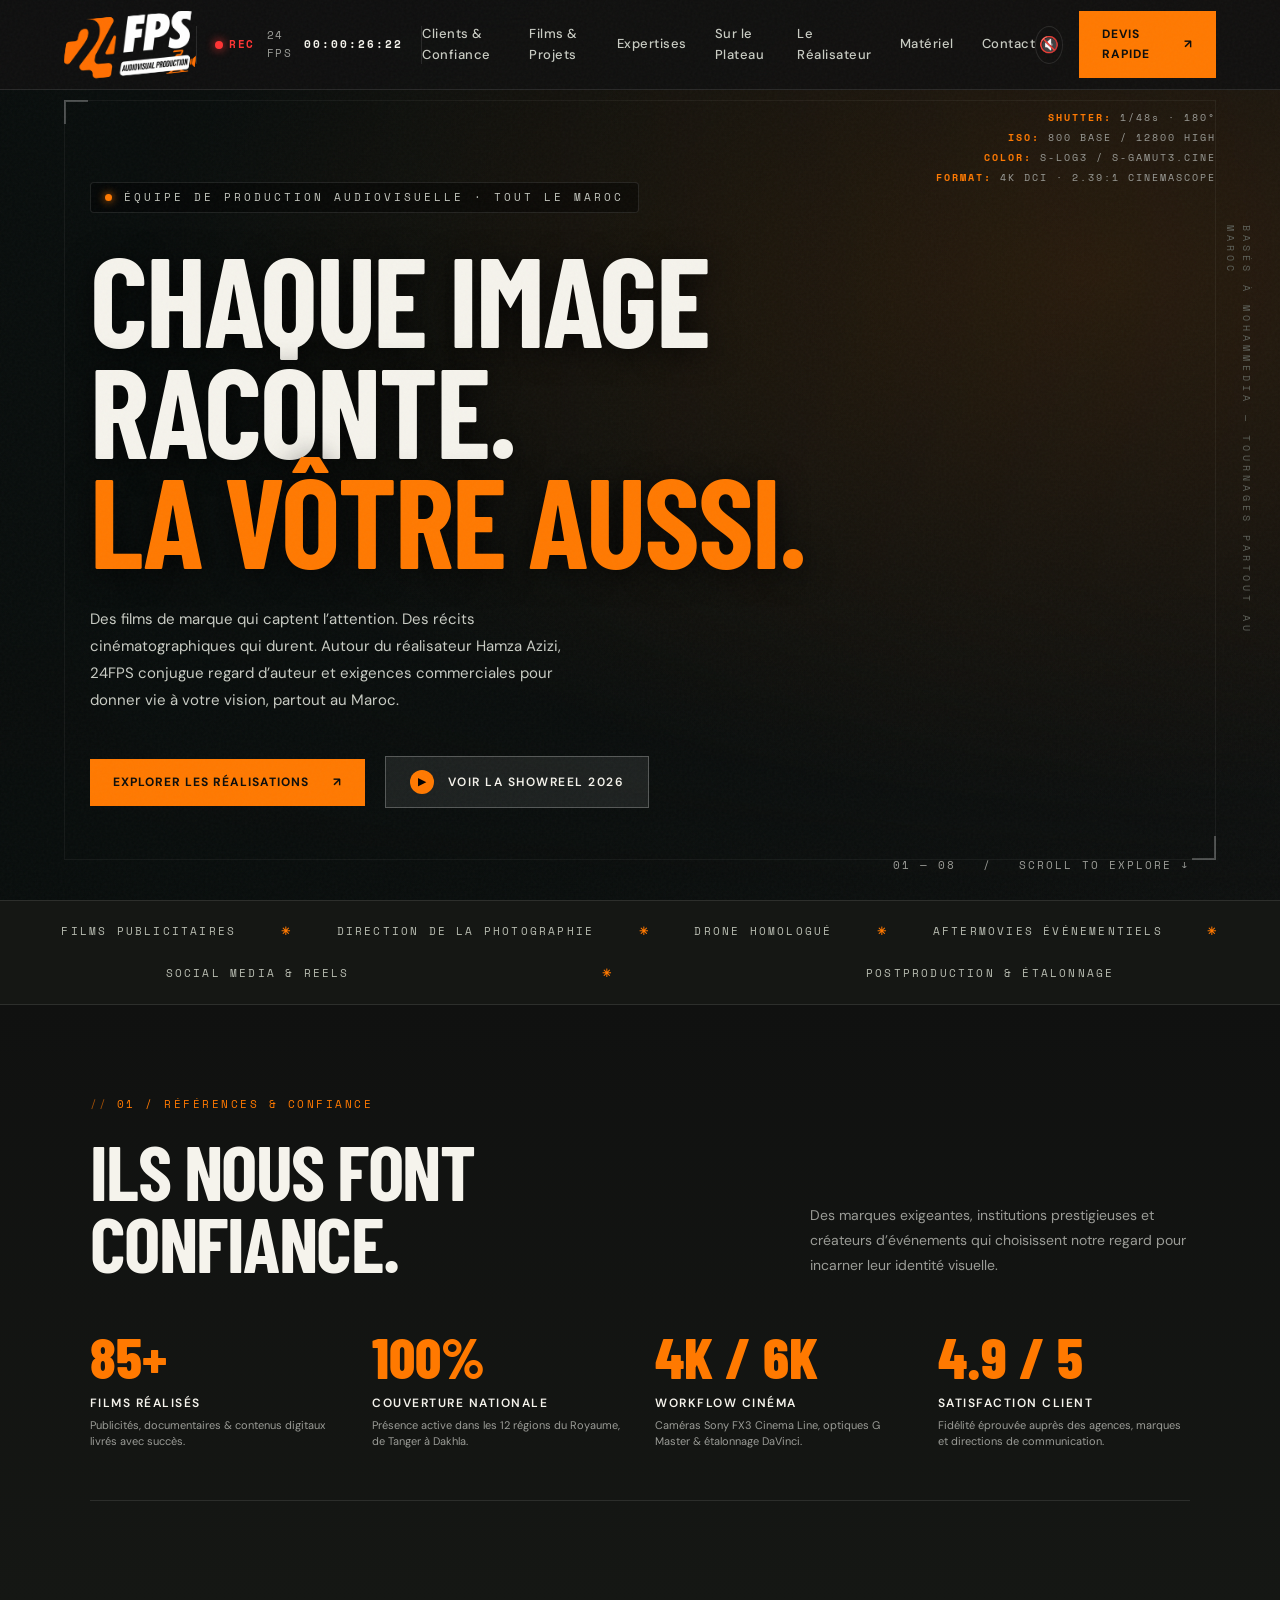
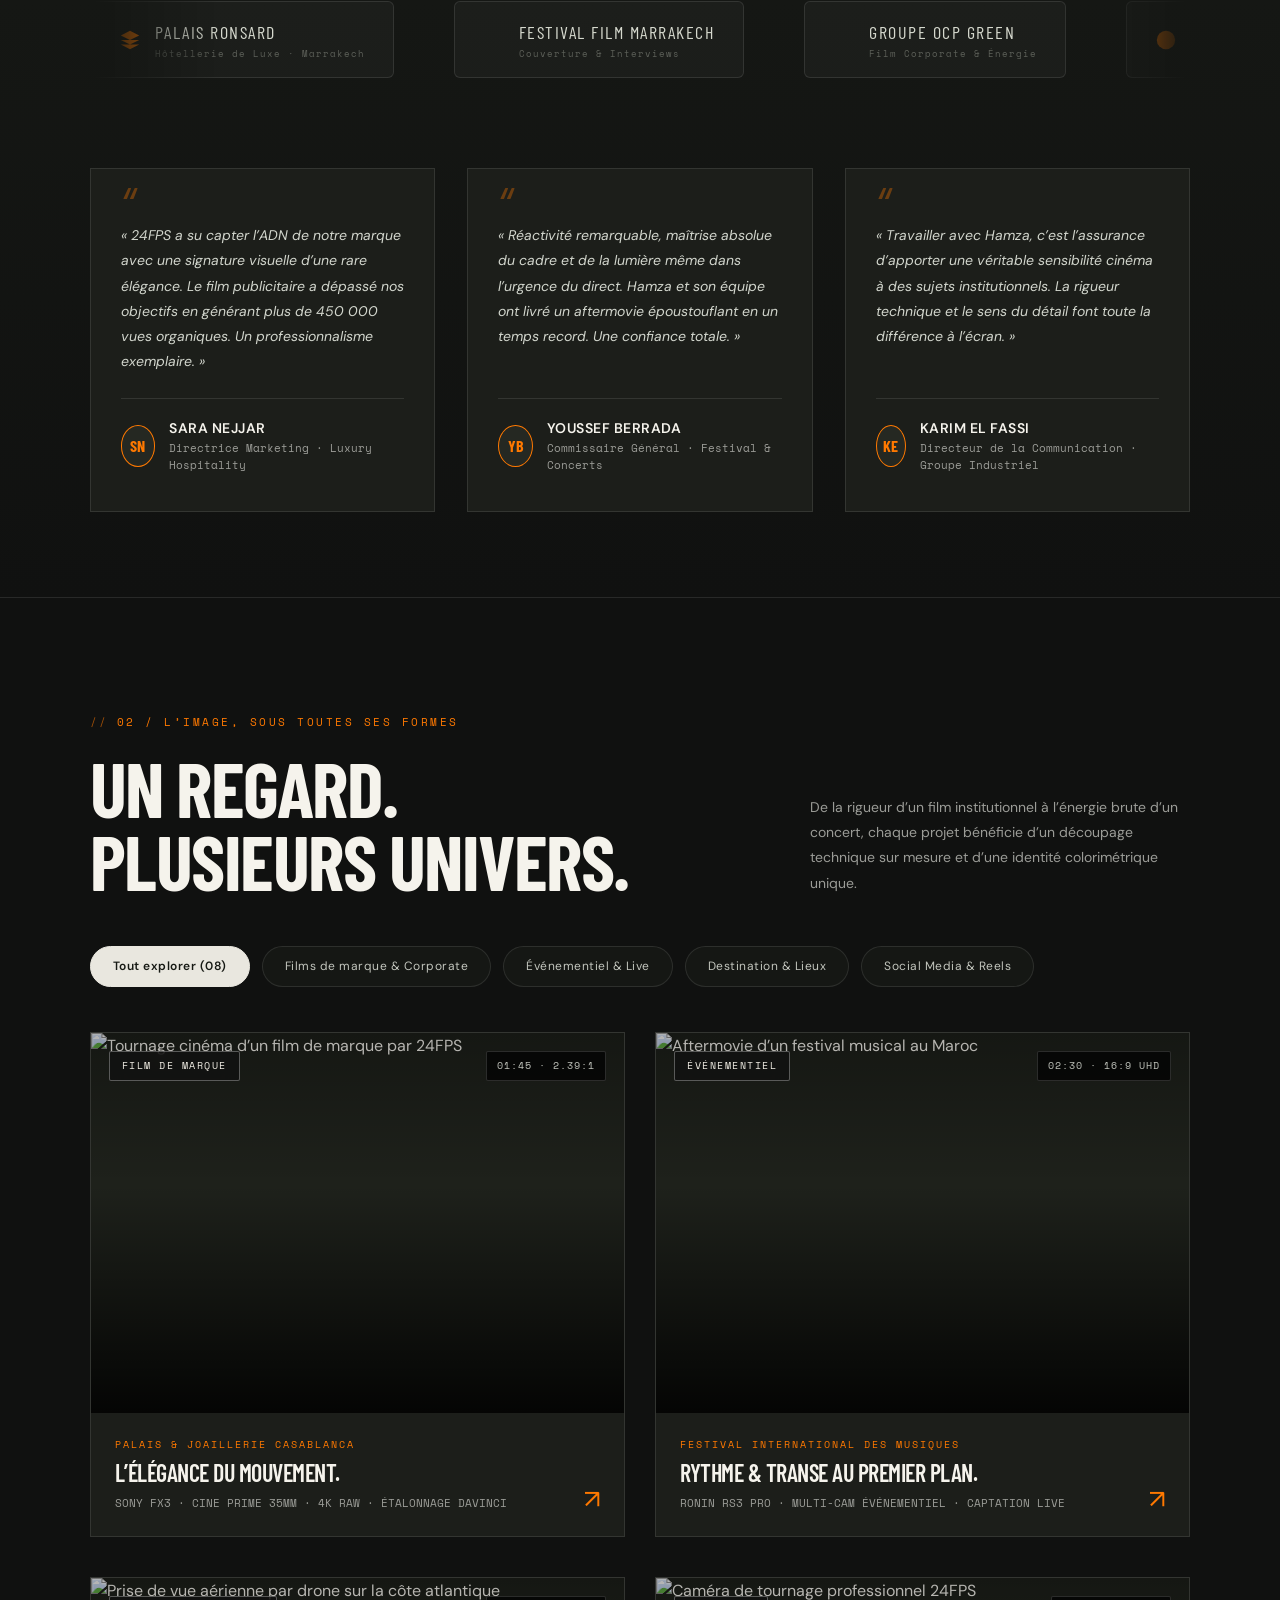
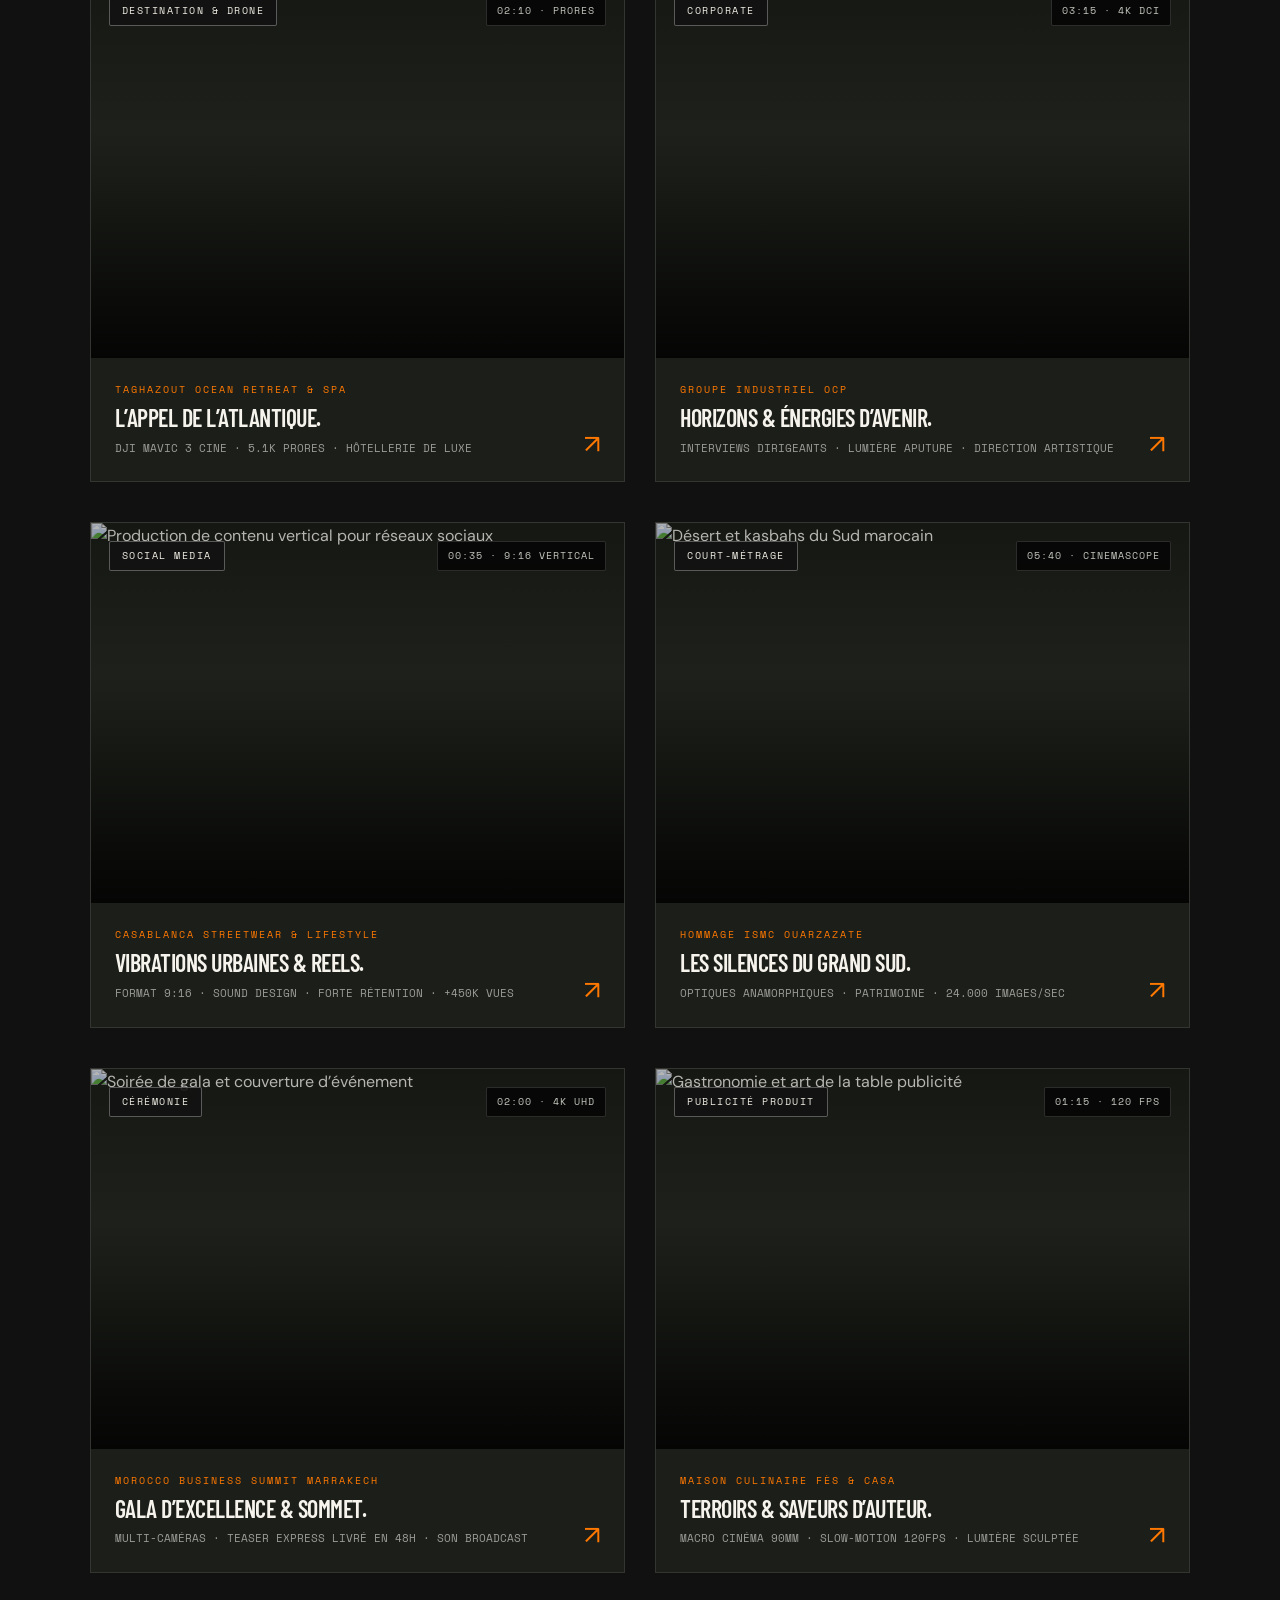
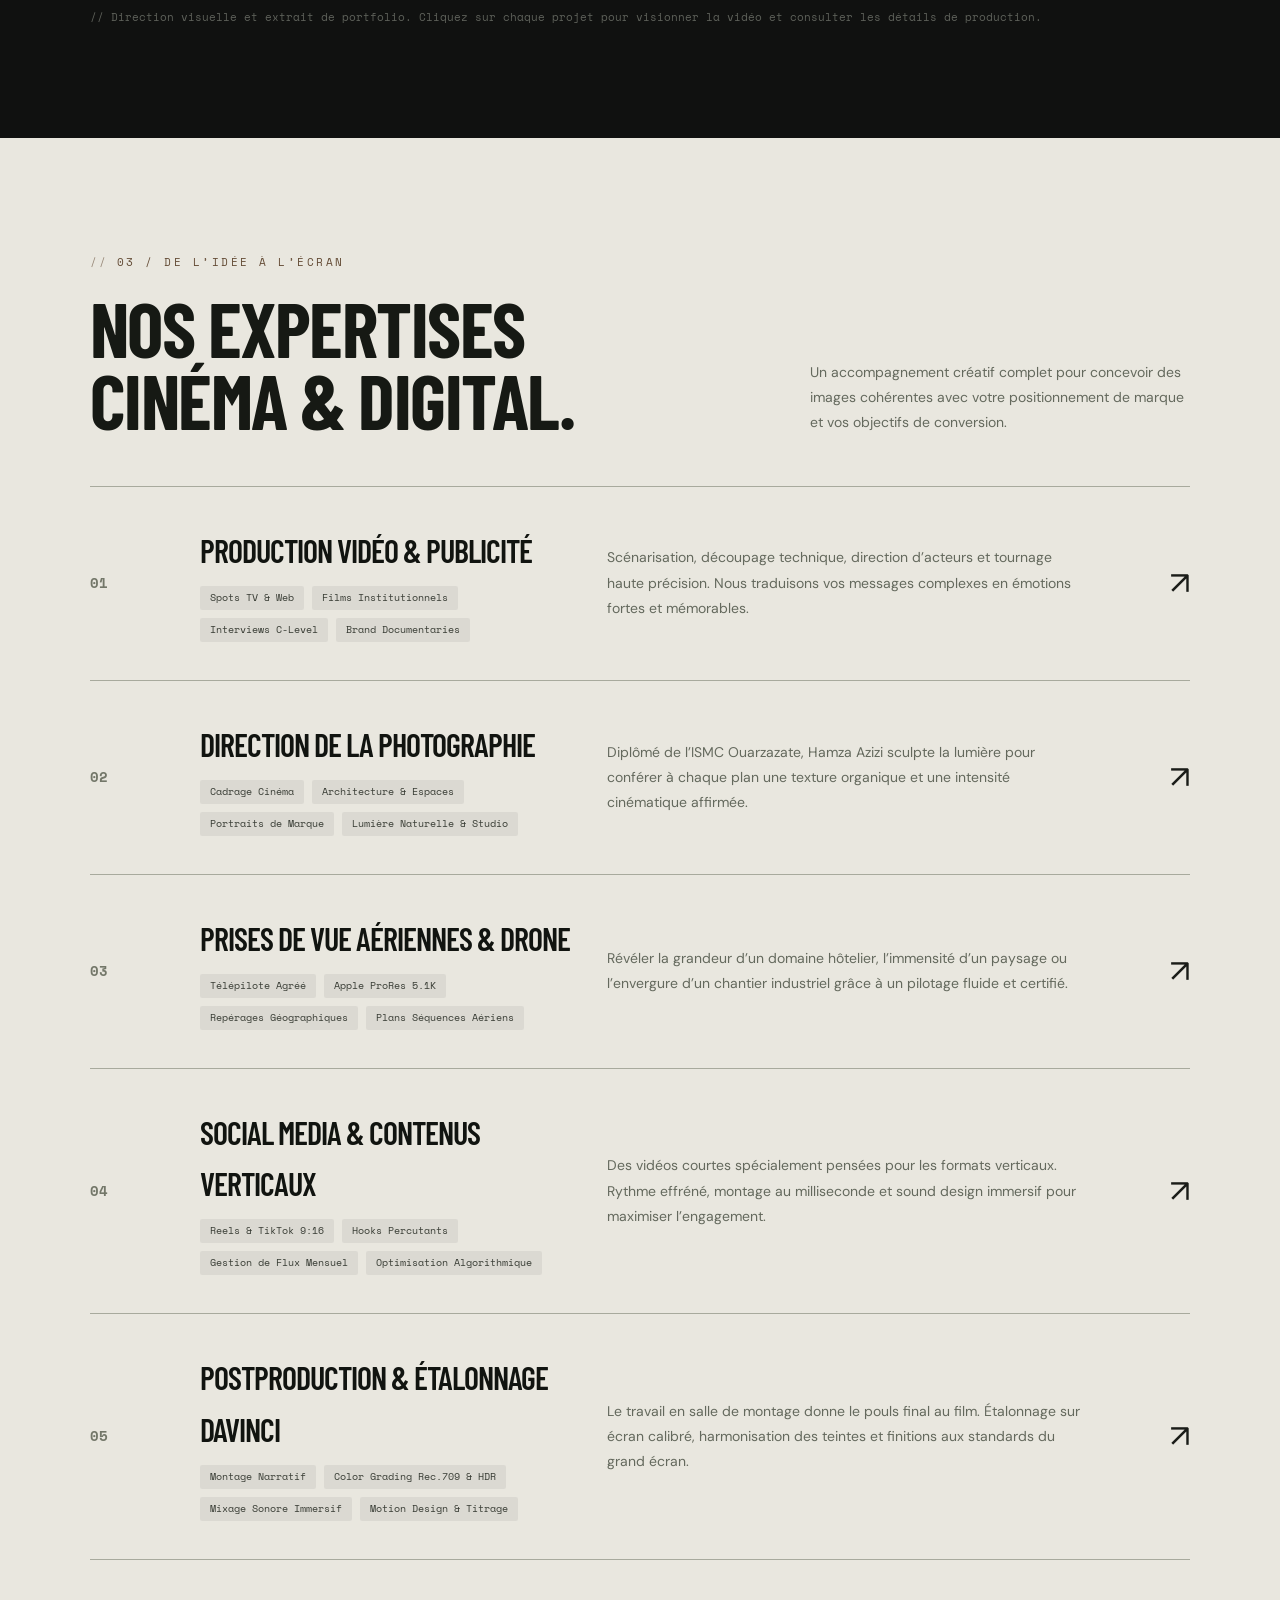
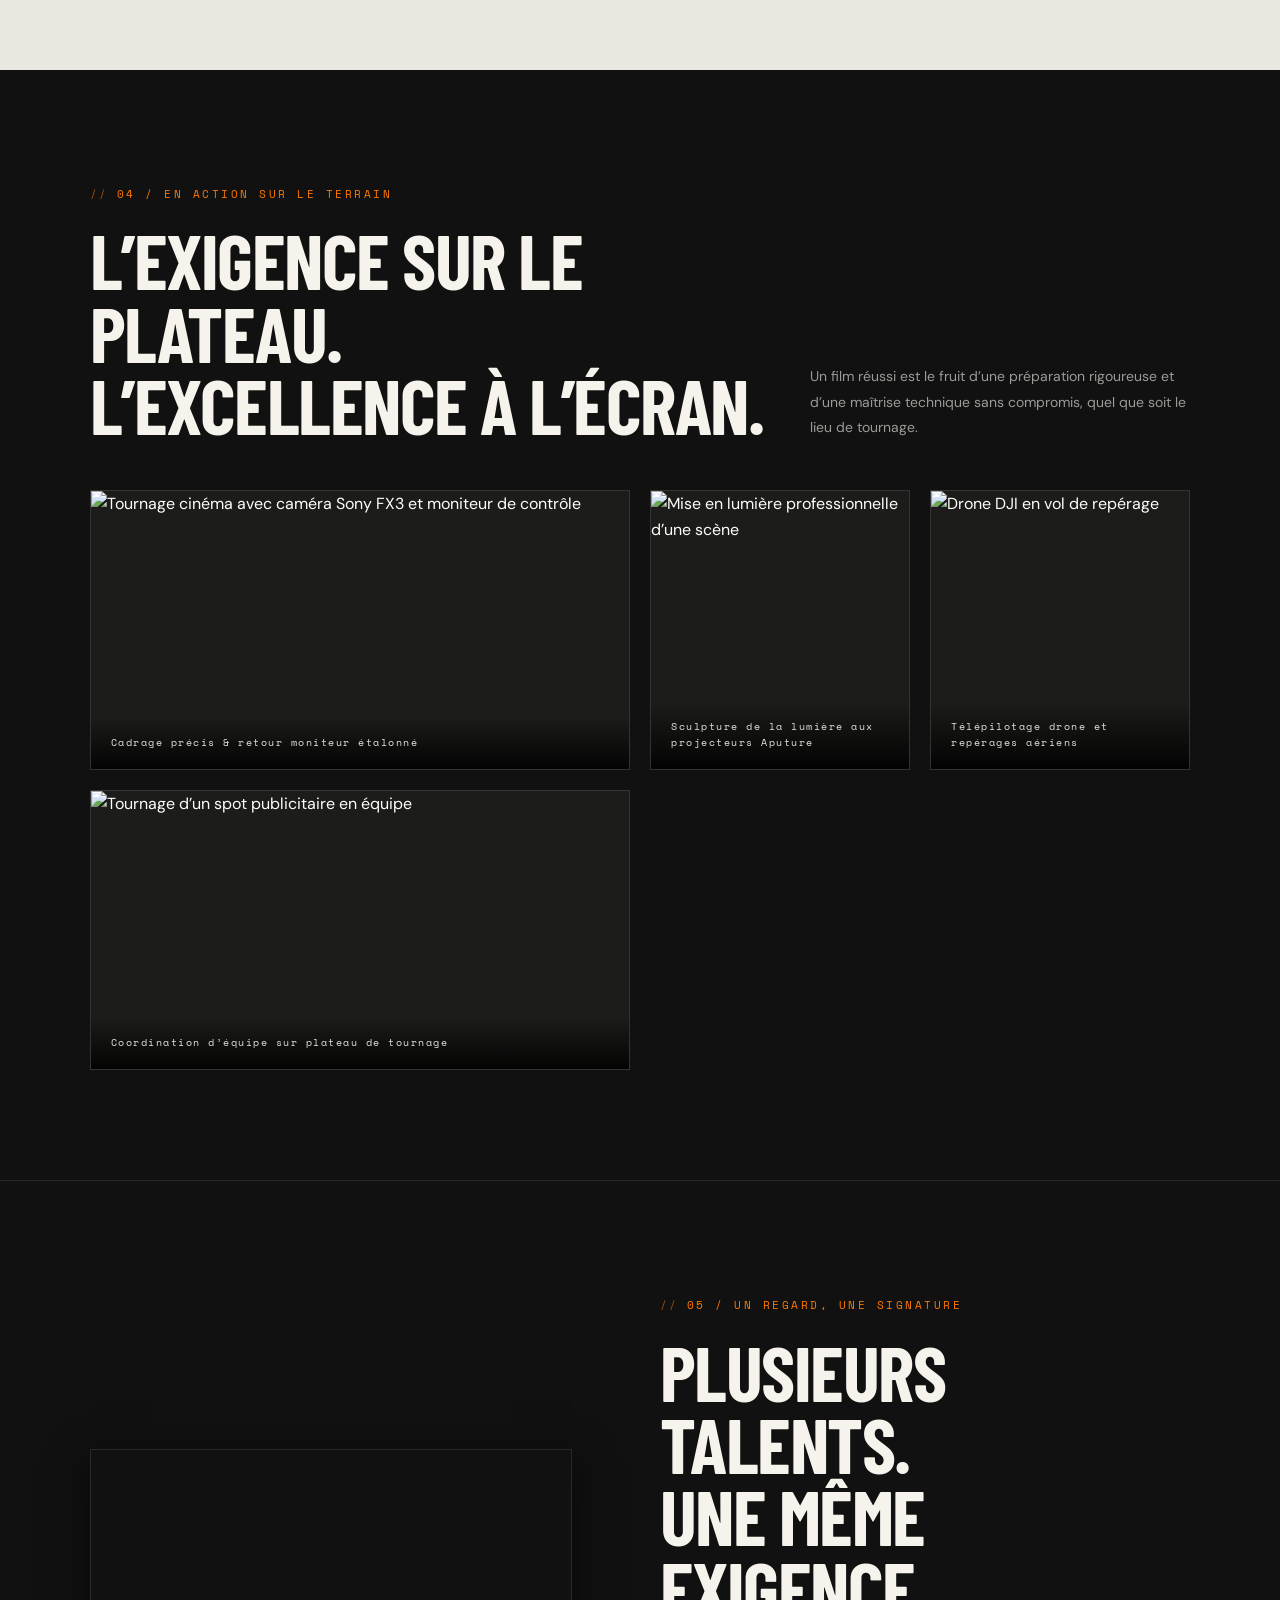
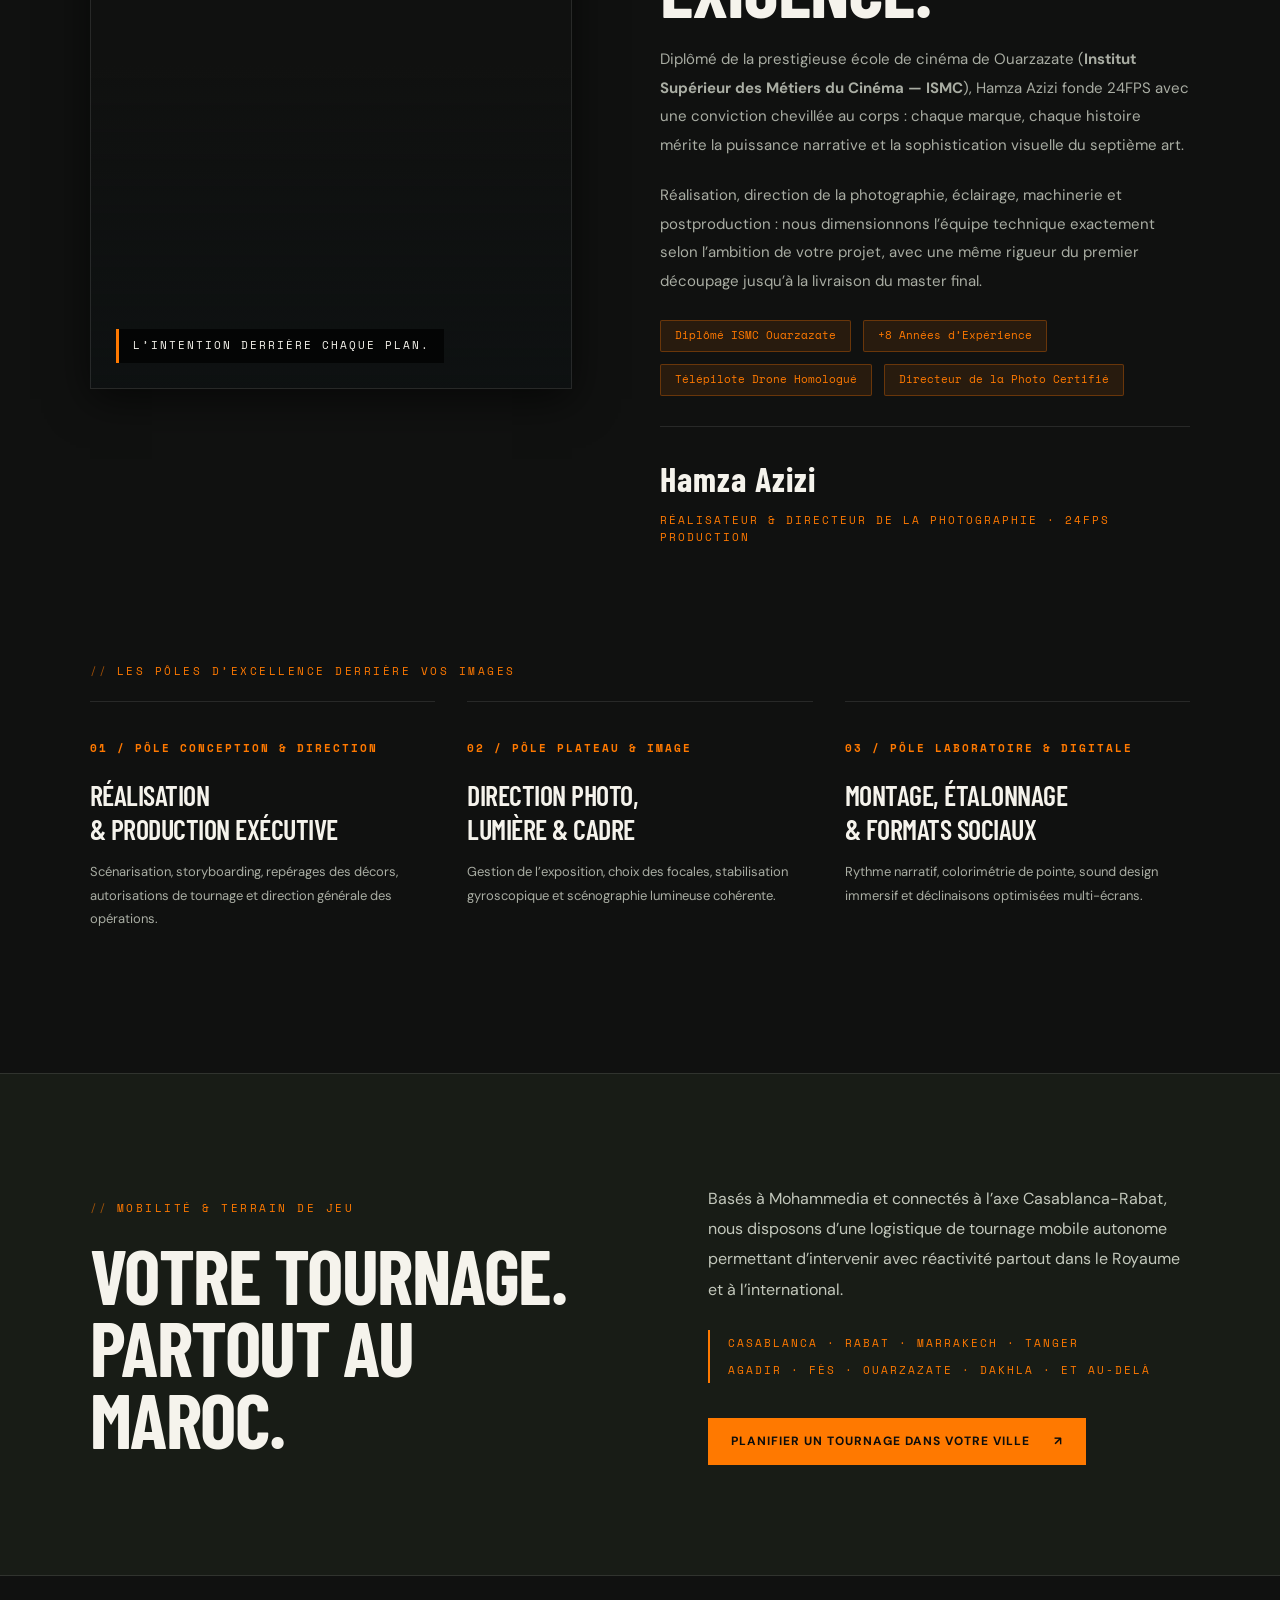
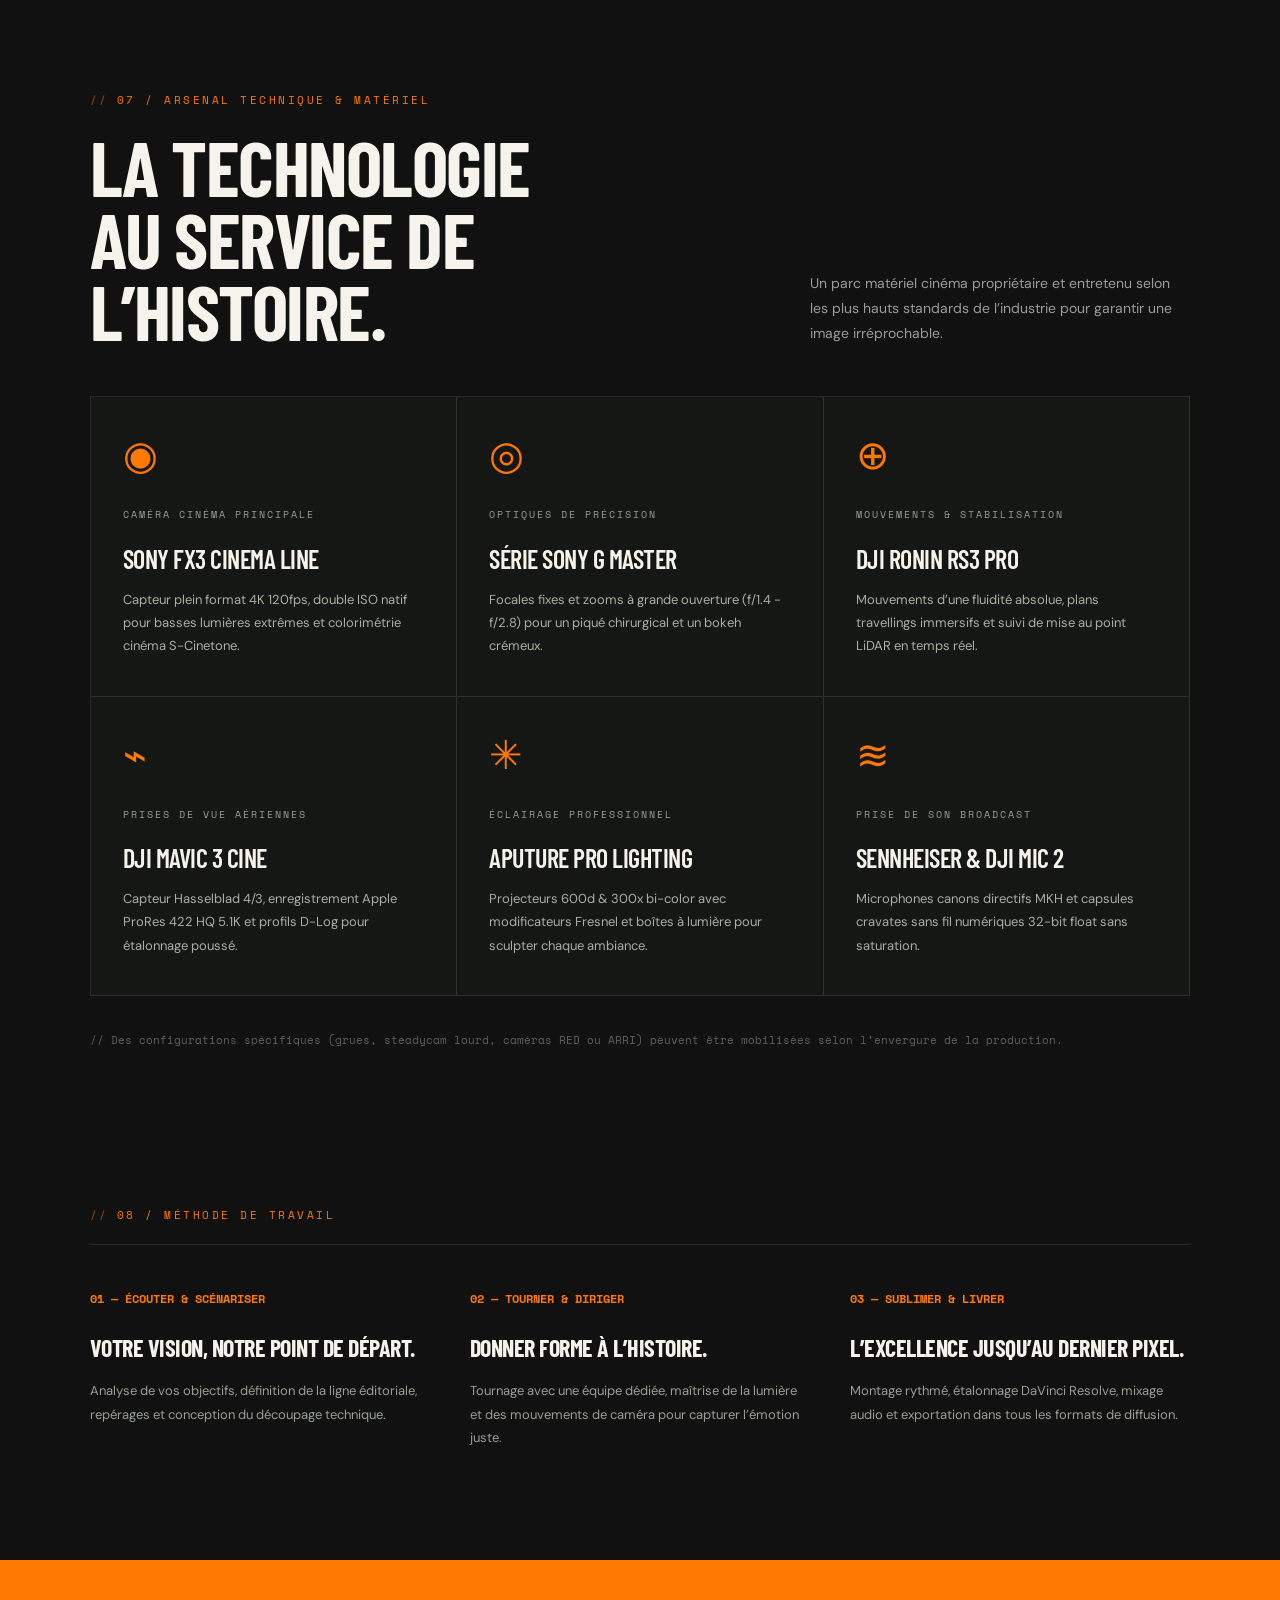
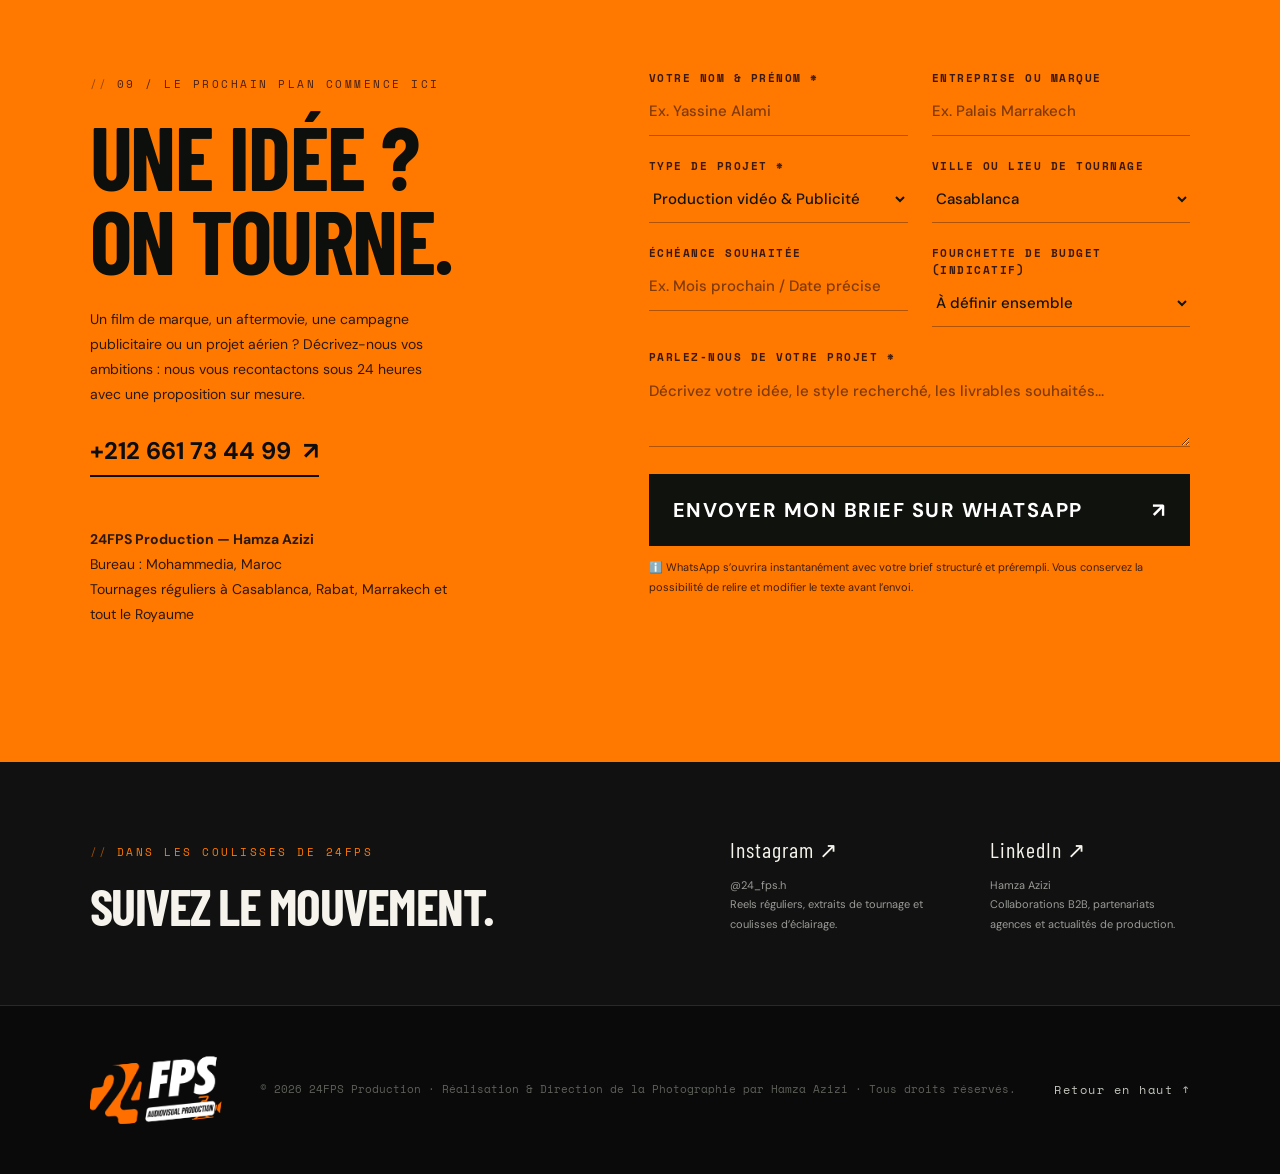
==== index.html @ 8594a4b1 "feat: 24FPS Production website revamp with cinematic UI, client trust showcase, and Antigravity skil" ====
<!doctype html>
<html lang="fr">
<head>
  <meta charset="utf-8">
  <meta name="viewport" content="width=device-width, initial-scale=1">
  
  <!-- SEO & Open Graph Meta Tags -->
  <title>24FPS Production — Hamza Azizi | Réalisateur & Directeur de la Photographie Maroc</title>
  <meta name="description" content="24FPS Production par Hamza Azizi (diplômé ISMC Ouarzazate). Films publicitaires, direction de la photographie, événementiel, drone et social media partout au Maroc.">
  <meta name="keywords" content="24FPS Production, Hamza Azizi, réalisateur Maroc, directeur de la photographie Casablanca, production vidéo Maroc, drone Marrakech, publicité Casablanca, cameraman Mohammedia">
  <meta name="author" content="Hamza Azizi — 24FPS Production">
  <meta name="robots" content="index, follow">
  
  <meta property="og:type" content="website">
  <meta property="og:locale" content="fr_FR">
  <meta property="og:title" content="24FPS Production — Chaque image raconte. La vôtre aussi.">
  <meta property="og:description" content="Films de marque, photographie d’art, drone certifié et contenus social media à fort impact. Équipe basée à Mohammedia, disponible partout au Maroc.">
  <meta property="og:image" content="https://images.unsplash.com/photo-1485846234645-a62644f84728?auto=format&fit=crop&w=1200&q=85">
  <meta name="twitter:card" content="summary_large_image">
  <meta name="twitter:title" content="24FPS Production — Réalisateur & Directeur de la Photographie">
  <meta name="twitter:description" content="Films publicitaires, documentaires et direction de l’image partout au Maroc.">
  <meta name="theme-color" content="#101110">

  <!-- Favicon -->
  <link rel="icon" type="image/png" href="assets/24fps-logo.png">

  <!-- Main Stylesheet -->
  <link rel="stylesheet" href="css/style.css">

  <!-- Schema.org JSON-LD Structured Data -->
  <script type="application/ld+json">
  {
    "@context": "https://schema.org",
    "@type": "ProfessionalService",
    "name": "24FPS Production",
    "founder": {
      "@type": "Person",
      "name": "Hamza Azizi",
      "jobTitle": "Réalisateur & Directeur de la Photographie",
      "alumniOf": "Institut Supérieur des Métiers du Cinéma (ISMC) Ouarzazate"
    },
    "description": "Société de production audiovisuelle, films de marque, drone, événementiel et postproduction cinématographique.",
    "telephone": "+212661734499",
    "address": {
      "@type": "PostalAddress",
      "addressLocality": "Mohammedia",
      "addressCountry": "MA"
    },
    "areaServed": "Morocco",
    "priceRange": "$$",
    "sameAs": [
      "https://www.instagram.com/24_fps.h/"
    ]
  }
  </script>
</head>
<body>

  <!-- ======================================================================
       HEADER / NAVIGATION
       ====================================================================== -->
  <header id="top">
    <!-- Brand Logo Sprite (Original Design Framing Maintained) -->
    <a class="brand-logo" href="#top" aria-label="24FPS Production — Accueil">
      <img src="assets/24fps-logo.png" alt="24FPS Audiovisual Production Logo">
    </a>

    <!-- Live Timecode Camera HUD -->
    <div class="nav-hud" aria-label="Indicateur Caméra">
      <div class="rec-badge"><span class="rec-dot"></span> REC</div>
      <span>24 FPS</span>
      <span id="live-timecode">00:00:24:00</span>
    </div>

    <!-- Navigation Menu -->
    <nav id="nav" aria-label="Navigation principale">
      <a href="#confiance">Clients & Confiance</a>
      <a href="#univers">Films & Projets</a>
      <a href="#services">Expertises</a>
      <a href="#plateau">Sur le Plateau</a>
      <a href="#studio">Le Réalisateur</a>
      <a href="#materiel">Matériel</a>
      <a href="#contact">Contact</a>
    </nav>

    <!-- Header Actions -->
    <div class="nav-right">
      <button class="sound-toggle" id="sound-toggle" type="button" aria-pressed="false" title="Activer les retours sonores">
        🔇
      </button>
      <a class="cta orange" href="#contact">
        Devis rapide <span class="arrow">↗</span>
      </a>
      <button class="menu" aria-expanded="false" aria-controls="nav">
        Menu +
      </button>
    </div>
  </header>

  <main>
    <!-- ======================================================================
         HERO SECTION
         ====================================================================== -->
    <div class="hero">
      <div class="hero-backdrop" aria-hidden="true"></div>
      
      <!-- Viewfinder Framing Lines -->
      <div class="viewfinder-marks" aria-hidden="true"></div>

      <!-- Camera Settings Overlay -->
      <div class="camera-metadata" aria-hidden="true">
        <span><b>SHUTTER:</b> 1/48s · 180°</span>
        <span><b>ISO:</b> 800 BASE / 12800 HIGH</span>
        <span><b>COLOR:</b> S-LOG3 / S-GAMUT3.CINE</span>
        <span><b>FORMAT:</b> 4K DCI · 2.39:1 CINEMASCOPE</span>
      </div>

      <div class="hero-inner">
        <div class="eyebrow">
          <span class="dot"></span> Équipe de production audiovisuelle · Tout le Maroc
        </div>

        <h1>CHAQUE IMAGE<br>RACONTE.<br><em>LA VÔTRE AUSSI.</em></h1>

        <p>
          Des films de marque qui captent l’attention. Des récits cinématographiques qui durent. 
          Autour du réalisateur Hamza Azizi, 24FPS conjugue regard d’auteur et exigences commerciales pour donner vie à votre vision, partout au Maroc.
        </p>

        <div class="hero-bottom">
          <a class="cta orange" href="#univers">
            Explorer les réalisations <span class="arrow">↗</span>
          </a>
          <button class="play-showreel-btn" id="btn-showreel" type="button">
            <span class="play-icon-circle">▶</span>
            Voir la Showreel 2026
          </button>
        </div>
      </div>

      <div class="vertical-badge" aria-hidden="true">
        BASÉS À MOHAMMEDIA — TOURNAGES PARTOUT AU MAROC
      </div>

      <div class="hero-index" aria-hidden="true">
        01 — 08 &nbsp; / &nbsp; SCROLL TO EXPLORE ↓
      </div>
    </div>

    <!-- Ticker Strip -->
    <div class="ticker" aria-label="Prestations phares">
      <span>FILMS PUBLICITAIRES</span>
      <b>✳</b>
      <span>DIRECTION DE LA PHOTOGRAPHIE</span>
      <b>✳</b>
      <span>DRONE HOMOLOGUÉ</span>
      <b>✳</b>
      <span>AFTERMOVIES ÉVÉNEMENTIELS</span>
      <b>✳</b>
      <span>SOCIAL MEDIA & REELS</span>
      <b>✳</b>
      <span>POSTPRODUCTION & ÉTALONNAGE</span>
    </div>

    <!-- ======================================================================
         SECTION 01: TRUST, CLIENTS & SOCIAL PROOF
         (Objectif clé du client : afficher ses clients pour rassurer)
         ====================================================================== -->
    <section class="trust-section" id="confiance">
      <div class="section-wrapper">
        <div class="section-top">
          <div>
            <div class="label">01 / Références & Confiance</div>
            <h2>ILS NOUS FONT<br>CONFIANCE.</h2>
          </div>
          <p class="muted">
            Des marques exigeantes, institutions prestigieuses et créateurs d’événements qui choisissent notre regard pour incarner leur identité visuelle.
          </p>
        </div>

        <!-- Trust Statistics -->
        <div class="trust-stats">
          <div class="stat-item">
            <div class="stat-number">85+</div>
            <div class="stat-label">Films Réalisés</div>
            <div class="stat-desc">Publicités, documentaires & contenus digitaux livrés avec succès.</div>
          </div>
          <div class="stat-item">
            <div class="stat-number">100%</div>
            <div class="stat-label">Couverture Nationale</div>
            <div class="stat-desc">Présence active dans les 12 régions du Royaume, de Tanger à Dakhla.</div>
          </div>
          <div class="stat-item">
            <div class="stat-number">4K / 6K</div>
            <div class="stat-label">Workflow Cinéma</div>
            <div class="stat-desc">Caméras Sony FX3 Cinema Line, optiques G Master & étalonnage DaVinci.</div>
          </div>
          <div class="stat-item">
            <div class="stat-number">4.9 / 5</div>
            <div class="stat-label">Satisfaction Client</div>
            <div class="stat-desc">Fidélité éprouvée auprès des agences, marques et directions de communication.</div>
          </div>
        </div>

        <!-- Client Logo Marquee (Auto-scrolling with pause on hover) -->
        <div class="trust-marquee-wrapper" aria-label="Liste des partenaires et clients">
          <div class="trust-marquee">
            <!-- Set 1 -->
            <div class="client-badge">
              <svg viewBox="0 0 24 24"><path d="M12 2L2 7l10 5 10-5-10-5zM2 17l10 5 10-5M2 12l10 5 10-5"/></svg>
              <div><span>Palais Ronsard</span><small>Hôtellerie de Luxe · Marrakech</small></div>
            </div>
            <div class="client-badge">
              <svg viewBox="0 0 24 24"><path d="M4 6h16M4 12h16M4 18h16"/></svg>
              <div><span>Festival Film Marrakech</span><small>Couverture & Interviews</small></div>
            </div>
            <div class="client-badge">
              <svg viewBox="0 0 24 24"><path d="M12 3v18M3 12h18"/></svg>
              <div><span>Groupe OCP Green</span><small>Film Corporate & Énergie</small></div>
            </div>
            <div class="client-badge">
              <svg viewBox="0 0 24 24"><circle cx="12" cy="12" r="10"/></svg>
              <div><span>BMCE Capital</span><small>Communication Institutionnelle</small></div>
            </div>
            <div class="client-badge">
              <svg viewBox="0 0 24 24"><path d="M12 2l3.09 6.26L22 9.27l-5 4.87 1.18 6.88L12 17.77l-6.18 3.25L7 14.14 2 9.27l6.91-1.01L12 2z"/></svg>
              <div><span>Taghazout Bay Resort</span><small>Tourisme & Prises de Vue Drone</small></div>
            </div>
            <div class="client-badge">
              <svg viewBox="0 0 24 24"><path d="M21 16V8a2 2 0 0 0-1-1.73l-7-4a2 2 0 0 0-2 0l-7 4A2 2 0 0 0 3 8v8a2 2 0 0 0 1 1.73l7 4a2 2 0 0 0 2 0l7-4A2 2 0 0 0 21 16z"/></svg>
              <div><span>Casablanca Heritage</span><small>Mode & Campagne Brand</small></div>
            </div>
            <div class="client-badge">
              <svg viewBox="0 0 24 24"><polygon points="5 3 19 12 5 21 5 3"/></svg>
              <div><span>Oasis Music Fest</span><small>Aftermovie & Live Recording</small></div>
            </div>

            <!-- Set 2 (Duplicate for smooth infinite marquee) -->
            <div class="client-badge">
              <svg viewBox="0 0 24 24"><path d="M12 2L2 7l10 5 10-5-10-5zM2 17l10 5 10-5M2 12l10 5 10-5"/></svg>
              <div><span>Palais Ronsard</span><small>Hôtellerie de Luxe · Marrakech</small></div>
            </div>
            <div class="client-badge">
              <svg viewBox="0 0 24 24"><path d="M4 6h16M4 12h16M4 18h16"/></svg>
              <div><span>Festival Film Marrakech</span><small>Couverture & Interviews</small></div>
            </div>
            <div class="client-badge">
              <svg viewBox="0 0 24 24"><path d="M12 3v18M3 12h18"/></svg>
              <div><span>Groupe OCP Green</span><small>Film Corporate & Énergie</small></div>
            </div>
            <div class="client-badge">
              <svg viewBox="0 0 24 24"><circle cx="12" cy="12" r="10"/></svg>
              <div><span>BMCE Capital</span><small>Communication Institutionnelle</small></div>
            </div>
            <div class="client-badge">
              <svg viewBox="0 0 24 24"><path d="M12 2l3.09 6.26L22 9.27l-5 4.87 1.18 6.88L12 17.77l-6.18 3.25L7 14.14 2 9.27l6.91-1.01L12 2z"/></svg>
              <div><span>Taghazout Bay Resort</span><small>Tourisme & Prises de Vue Drone</small></div>
            </div>
            <div class="client-badge">
              <svg viewBox="0 0 24 24"><path d="M21 16V8a2 2 0 0 0-1-1.73l-7-4a2 2 0 0 0-2 0l-7 4A2 2 0 0 0 3 8v8a2 2 0 0 0 1 1.73l7 4a2 2 0 0 0 2 0l7-4A2 2 0 0 0 21 16z"/></svg>
              <div><span>Casablanca Heritage</span><small>Mode & Campagne Brand</small></div>
            </div>
            <div class="client-badge">
              <svg viewBox="0 0 24 24"><polygon points="5 3 19 12 5 21 5 3"/></svg>
              <div><span>Oasis Music Fest</span><small>Aftermovie & Live Recording</small></div>
            </div>
          </div>
        </div>

        <!-- Verified Testimonials -->
        <div class="testimonials-grid">
          <article class="testimonial-card">
            <p class="testimonial-quote">
              « 24FPS a su capter l’ADN de notre marque avec une signature visuelle d’une rare élégance. Le film publicitaire a dépassé nos objectifs en générant plus de 450 000 vues organiques. Un professionnalisme exemplaire. »
            </p>
            <div class="testimonial-author">
              <div class="testimonial-avatar">SN</div>
              <div class="testimonial-meta">
                <h4>Sara Nejjar</h4>
                <p>Directrice Marketing · Luxury Hospitality</p>
              </div>
            </div>
          </article>

          <article class="testimonial-card">
            <p class="testimonial-quote">
              « Réactivité remarquable, maîtrise absolue du cadre et de la lumière même dans l’urgence du direct. Hamza et son équipe ont livré un aftermovie époustouflant en un temps record. Une confiance totale. »
            </p>
            <div class="testimonial-author">
              <div class="testimonial-avatar">YB</div>
              <div class="testimonial-meta">
                <h4>Youssef Berrada</h4>
                <p>Commissaire Général · Festival & Concerts</p>
              </div>
            </div>
          </article>

          <article class="testimonial-card">
            <p class="testimonial-quote">
              « Travailler avec Hamza, c’est l’assurance d’apporter une véritable sensibilité cinéma à des sujets institutionnels. La rigueur technique et le sens du détail font toute la différence à l’écran. »
            </p>
            <div class="testimonial-author">
              <div class="testimonial-avatar">KE</div>
              <div class="testimonial-meta">
                <h4>Karim El Fassi</h4>
                <p>Directeur de la Communication · Groupe Industriel</p>
              </div>
            </div>
          </article>
        </div>
      </div>
    </section>

    <!-- ======================================================================
         SECTION 02: WORK SHOWCASE / FILMOGRAPHY
         ====================================================================== -->
    <section id="univers">
      <div class="section-wrapper">
        <div class="section-top">
          <div>
            <div class="label">02 / L’image, sous toutes ses formes</div>
            <h2>UN REGARD.<br>PLUSIEURS UNIVERS.</h2>
          </div>
          <p class="muted">
            De la rigueur d’un film institutionnel à l’énergie brute d’un concert, chaque projet bénéficie d’un découpage technique sur mesure et d’une identité colorimétrique unique.
          </p>
        </div>

        <!-- Filter Controls -->
        <div class="filters" role="group" aria-label="Filtrer les univers">
          <button class="active" data-filter="all" aria-pressed="true">Tout explorer (08)</button>
          <button data-filter="brand" aria-pressed="false">Films de marque & Corporate</button>
          <button data-filter="event" aria-pressed="false">Événementiel & Live</button>
          <button data-filter="life" aria-pressed="false">Destination & Lieux</button>
          <button data-filter="social" aria-pressed="false">Social Media & Reels</button>
        </div>

        <!-- Projects Grid -->
        <div class="projects">
          <!-- Project 1 -->
          <article class="project" data-type="brand" data-id="brand-1">
            <div class="picture">
              <img src="https://images.unsplash.com/photo-1485846234645-a62644f84728?auto=format&fit=crop&w=1200&q=85" alt="Tournage cinéma d’un film de marque par 24FPS" loading="lazy">
              <div class="picture-badges">
                <span class="tag">FILM DE MARQUE</span>
                <span class="duration-tag">01:45 · 2.39:1</span>
              </div>
              <div class="play-hover-overlay">
                <span class="play-action-btn">▶</span>
              </div>
            </div>
            <div class="project-info">
              <div>
                <div class="project-client-name">Palais & Joaillerie Casablanca</div>
                <h3>L’Élégance du Mouvement.</h3>
                <p class="project-meta-specs">SONY FX3 · CINE PRIME 35MM · 4K RAW · ÉTALONNAGE DAVINCI</p>
              </div>
              <span class="project-arrow">↗</span>
            </div>
          </article>

          <!-- Project 2 -->
          <article class="project" data-type="event" data-id="event-1">
            <div class="picture">
              <img src="https://images.unsplash.com/photo-1506157786151-b8491531f063?auto=format&fit=crop&w=1200&q=85" alt="Aftermovie d’un festival musical au Maroc" loading="lazy">
              <div class="picture-badges">
                <span class="tag">ÉVÉNEMENTIEL</span>
                <span class="duration-tag">02:30 · 16:9 UHD</span>
              </div>
              <div class="play-hover-overlay">
                <span class="play-action-btn">▶</span>
              </div>
            </div>
            <div class="project-info">
              <div>
                <div class="project-client-name">Festival International des Musiques</div>
                <h3>Rythme & Transe au Premier Plan.</h3>
                <p class="project-meta-specs">RONIN RS3 PRO · MULTI-CAM ÉVÉNEMENTIEL · CAPTATION LIVE</p>
              </div>
              <span class="project-arrow">↗</span>
            </div>
          </article>

          <!-- Project 3 -->
          <article class="project" data-type="life" data-id="life-1">
            <div class="picture">
              <img src="https://images.unsplash.com/photo-1518837695005-2083093ee35b?auto=format&fit=crop&w=1200&q=85" alt="Prise de vue aérienne par drone sur la côte atlantique" loading="lazy">
              <div class="picture-badges">
                <span class="tag">DESTINATION & DRONE</span>
                <span class="duration-tag">02:10 · PRORES</span>
              </div>
              <div class="play-hover-overlay">
                <span class="play-action-btn">▶</span>
              </div>
            </div>
            <div class="project-info">
              <div>
                <div class="project-client-name">Taghazout Ocean Retreat & Spa</div>
                <h3>L’Appel de l’Atlantique.</h3>
                <p class="project-meta-specs">DJI MAVIC 3 CINE · 5.1K PRORES · HÔTELLERIE DE LUXE</p>
              </div>
              <span class="project-arrow">↗</span>
            </div>
          </article>

          <!-- Project 4 -->
          <article class="project" data-type="brand" data-id="brand-2">
            <div class="picture">
              <img src="https://images.unsplash.com/photo-1492619375914-88005aa9e8fb?auto=format&fit=crop&w=1200&q=85" alt="Caméra de tournage professionnel 24FPS" loading="lazy">
              <div class="picture-badges">
                <span class="tag">CORPORATE</span>
                <span class="duration-tag">03:15 · 4K DCI</span>
              </div>
              <div class="play-hover-overlay">
                <span class="play-action-btn">▶</span>
              </div>
            </div>
            <div class="project-info">
              <div>
                <div class="project-client-name">Groupe Industriel OCP</div>
                <h3>Horizons & Énergies d’Avenir.</h3>
                <p class="project-meta-specs">INTERVIEWS DIRIGEANTS · LUMIÈRE APUTURE · DIRECTION ARTISTIQUE</p>
              </div>
              <span class="project-arrow">↗</span>
            </div>
          </article>

          <!-- Project 5 -->
          <article class="project" data-type="social" data-id="social-1">
            <div class="picture">
              <img src="https://images.unsplash.com/photo-1516035069371-29a1b244cc32?auto=format&fit=crop&w=1200&q=85" alt="Production de contenu vertical pour réseaux sociaux" loading="lazy">
              <div class="picture-badges">
                <span class="tag">SOCIAL MEDIA</span>
                <span class="duration-tag">00:35 · 9:16 VERTICAL</span>
              </div>
              <div class="play-hover-overlay">
                <span class="play-action-btn">▶</span>
              </div>
            </div>
            <div class="project-info">
              <div>
                <div class="project-client-name">Casablanca Streetwear & Lifestyle</div>
                <h3>Vibrations Urbaines & Reels.</h3>
                <p class="project-meta-specs">FORMAT 9:16 · SOUND DESIGN · FORTE RÉTENTION · +450K VUES</p>
              </div>
              <span class="project-arrow">↗</span>
            </div>
          </article>

          <!-- Project 6 -->
          <article class="project" data-type="life" data-id="life-2">
            <div class="picture">
              <img src="https://images.unsplash.com/photo-1509316975850-ff9c5deb0cd9?auto=format&fit=crop&w=1200&q=85" alt="Désert et kasbahs du Sud marocain" loading="lazy">
              <div class="picture-badges">
                <span class="tag">COURT-MÉTRAGE</span>
                <span class="duration-tag">05:40 · CINEMASCOPE</span>
              </div>
              <div class="play-hover-overlay">
                <span class="play-action-btn">▶</span>
              </div>
            </div>
            <div class="project-info">
              <div>
                <div class="project-client-name">Hommage ISMC Ouarzazate</div>
                <h3>Les Silences du Grand Sud.</h3>
                <p class="project-meta-specs">OPTIQUES ANAMORPHIQUES · PATRIMOINE · 24.000 IMAGES/SEC</p>
              </div>
              <span class="project-arrow">↗</span>
            </div>
          </article>

          <!-- Project 7 -->
          <article class="project" data-type="event" data-id="event-2">
            <div class="picture">
              <img src="https://images.unsplash.com/photo-1470225620780-dba8ba36b745?auto=format&fit=crop&w=1200&q=85" alt="Soirée de gala et couverture d’événement" loading="lazy">
              <div class="picture-badges">
                <span class="tag">CÉRÉMONIE</span>
                <span class="duration-tag">02:00 · 4K UHD</span>
              </div>
              <div class="play-hover-overlay">
                <span class="play-action-btn">▶</span>
              </div>
            </div>
            <div class="project-info">
              <div>
                <div class="project-client-name">Morocco Business Summit Marrakech</div>
                <h3>Gala d’Excellence & Sommet.</h3>
                <p class="project-meta-specs">MULTI-CAMÉRAS · TEASER EXPRESS LIVRÉ EN 48H · SON BROADCAST</p>
              </div>
              <span class="project-arrow">↗</span>
            </div>
          </article>

          <!-- Project 8 -->
          <article class="project" data-type="brand" data-id="brand-3">
            <div class="picture">
              <img src="https://images.unsplash.com/photo-1555396273-367ea4eb4db5?auto=format&fit=crop&w=1200&q=85" alt="Gastronomie et art de la table publicité" loading="lazy">
              <div class="picture-badges">
                <span class="tag">PUBLICITÉ PRODUIT</span>
                <span class="duration-tag">01:15 · 120 FPS</span>
              </div>
              <div class="play-hover-overlay">
                <span class="play-action-btn">▶</span>
              </div>
            </div>
            <div class="project-info">
              <div>
                <div class="project-client-name">Maison Culinaire Fès & Casa</div>
                <h3>Terroirs & Saveurs d’Auteur.</h3>
                <p class="project-meta-specs">MACRO CINÉMA 90MM · SLOW-MOTION 120FPS · LUMIÈRE SCULPTÉE</p>
              </div>
              <span class="project-arrow">↗</span>
            </div>
          </article>
        </div>

        <p class="note">
          // Direction visuelle et extrait de portfolio. Cliquez sur chaque projet pour visionner la vidéo et consulter les détails de production.
        </p>
      </div>
    </section>

    <!-- ======================================================================
         SECTION 03: SERVICES & EXPERTISES (Paper Palette)
         ====================================================================== -->
    <section class="services" id="services">
      <div class="section-wrapper">
        <div class="section-top">
          <div>
            <div class="label">03 / De l’idée à l’écran</div>
            <h2>NOS EXPERTISES<br>CINÉMA & DIGITAL.</h2>
          </div>
          <p class="muted">
            Un accompagnement créatif complet pour concevoir des images cohérentes avec votre positionnement de marque et vos objectifs de conversion.
          </p>
        </div>

        <!-- Service 01 -->
        <div class="service">
          <span class="num">01</span>
          <div>
            <h3>Production Vidéo & Publicité</h3>
            <div class="service-deliverables">
              <span class="service-pill">Spots TV & Web</span>
              <span class="service-pill">Films Institutionnels</span>
              <span class="service-pill">Interviews C-Level</span>
              <span class="service-pill">Brand Documentaries</span>
            </div>
          </div>
          <p>
            Scénarisation, découpage technique, direction d’acteurs et tournage haute précision. Nous traduisons vos messages complexes en émotions fortes et mémorables.
          </p>
          <span class="arrow">↗</span>
        </div>

        <!-- Service 02 -->
        <div class="service">
          <span class="num">02</span>
          <div>
            <h3>Direction de la Photographie</h3>
            <div class="service-deliverables">
              <span class="service-pill">Cadrage Cinéma</span>
              <span class="service-pill">Architecture & Espaces</span>
              <span class="service-pill">Portraits de Marque</span>
              <span class="service-pill">Lumière Naturelle & Studio</span>
            </div>
          </div>
          <p>
            Diplômé de l’ISMC Ouarzazate, Hamza Azizi sculpte la lumière pour conférer à chaque plan une texture organique et une intensité cinématique affirmée.
          </p>
          <span class="arrow">↗</span>
        </div>

        <!-- Service 03 -->
        <div class="service">
          <span class="num">03</span>
          <div>
            <h3>Prises de Vue Aériennes & Drone</h3>
            <div class="service-deliverables">
              <span class="service-pill">Télépilote Agréé</span>
              <span class="service-pill">Apple ProRes 5.1K</span>
              <span class="service-pill">Repérages Géographiques</span>
              <span class="service-pill">Plans Séquences Aériens</span>
            </div>
          </div>
          <p>
            Révéler la grandeur d’un domaine hôtelier, l’immensité d’un paysage ou l’envergure d’un chantier industriel grâce à un pilotage fluide et certifié.
          </p>
          <span class="arrow">↗</span>
        </div>

        <!-- Service 04 -->
        <div class="service">
          <span class="num">04</span>
          <div>
            <h3>Social Media & Contenus Verticaux</h3>
            <div class="service-deliverables">
              <span class="service-pill">Reels & TikTok 9:16</span>
              <span class="service-pill">Hooks Percutants</span>
              <span class="service-pill">Gestion de Flux Mensuel</span>
              <span class="service-pill">Optimisation Algorithmique</span>
            </div>
          </div>
          <p>
            Des vidéos courtes spécialement pensées pour les formats verticaux. Rythme effréné, montage au milliseconde et sound design immersif pour maximiser l’engagement.
          </p>
          <span class="arrow">↗</span>
        </div>

        <!-- Service 05 -->
        <div class="service">
          <span class="num">05</span>
          <div>
            <h3>Postproduction & Étalonnage DaVinci</h3>
            <div class="service-deliverables">
              <span class="service-pill">Montage Narratif</span>
              <span class="service-pill">Color Grading Rec.709 & HDR</span>
              <span class="service-pill">Mixage Sonore Immersif</span>
              <span class="service-pill">Motion Design & Titrage</span>
            </div>
          </div>
          <p>
            Le travail en salle de montage donne le pouls final au film. Étalonnage sur écran calibré, harmonisation des teintes et finitions aux standards du grand écran.
          </p>
          <span class="arrow">↗</span>
        </div>
      </div>
    </section>

    <!-- ======================================================================
         SECTION 04: BEHIND THE SCENES / SUR LE PLATEAU
         (Renforce la crédibilité et le professionnalisme)
         ====================================================================== -->
    <section class="bts-section" id="plateau">
      <div class="section-wrapper">
        <div class="section-top">
          <div>
            <div class="label">04 / En Action sur le Terrain</div>
            <h2>L’EXIGENCE SUR LE PLATEAU.<br>L’EXCELLENCE À L’ÉCRAN.</h2>
          </div>
          <p class="muted">
            Un film réussi est le fruit d’une préparation rigoureuse et d’une maîtrise technique sans compromis, quel que soit le lieu de tournage.
          </p>
        </div>

        <div class="bts-grid">
          <div class="bts-item">
            <img src="https://images.unsplash.com/photo-1492619375914-88005aa9e8fb?auto=format&fit=crop&w=1200&q=85" alt="Tournage cinéma avec caméra Sony FX3 et moniteur de contrôle" loading="lazy">
            <div class="bts-caption">Cadrage précis & retour moniteur étalonné</div>
          </div>
          <div class="bts-item">
            <img src="https://images.unsplash.com/photo-1517457373958-b7bdd4587205?auto=format&fit=crop&w=800&q=85" alt="Mise en lumière professionnelle d’une scène" loading="lazy">
            <div class="bts-caption">Sculpture de la lumière aux projecteurs Aputure</div>
          </div>
          <div class="bts-item">
            <img src="https://images.unsplash.com/photo-1508614589041-895b88991e3e?auto=format&fit=crop&w=800&q=85" alt="Drone DJI en vol de repérage" loading="lazy">
            <div class="bts-caption">Télépilotage drone et repérages aériens</div>
          </div>
          <div class="bts-item">
            <img src="https://images.unsplash.com/photo-1485846234645-a62644f84728?auto=format&fit=crop&w=1200&q=85" alt="Tournage d’un spot publicitaire en équipe" loading="lazy">
            <div class="bts-caption">Coordination d’équipe sur plateau de tournage</div>
          </div>
        </div>
      </div>
    </section>

    <!-- ======================================================================
         SECTION 05: ABOUT / HAMZA AZIZI & LE COLLECTIF
         ====================================================================== -->
    <section class="about" id="studio">
      <div class="portrait" role="img" aria-label="Portrait d’ambiance : Hamza Azizi sur un plateau de tournage">
        <div class="stamp">L’INTENTION DERRIÈRE CHAQUE PLAN.</div>
      </div>

      <div>
        <div class="label">05 / Un regard, une signature</div>
        <h2>PLUSIEURS TALENTS.<br>UNE MÊME EXIGENCE.</h2>

        <p>
          Diplômé de la prestigieuse école de cinéma de Ouarzazate (<strong>Institut Supérieur des Métiers du Cinéma — ISMC</strong>), Hamza Azizi fonde 24FPS avec une conviction chevillée au corps : chaque marque, chaque histoire mérite la puissance narrative et la sophistication visuelle du septième art.
        </p>

        <p>
          Réalisation, direction de la photographie, éclairage, machinerie et postproduction : nous dimensionnons l’équipe technique exactement selon l’ambition de votre projet, avec une même rigueur du premier découpage jusqu’à la livraison du master final.
        </p>

        <div class="credentials-badges">
          <span class="cred-badge">Diplômé ISMC Ouarzazate</span>
          <span class="cred-badge">+8 Années d’Expérience</span>
          <span class="cred-badge">Télépilote Drone Homologué</span>
          <span class="cred-badge">Directeur de la Photo Certifié</span>
        </div>

        <div class="signature-block">
          <div class="signature">Hamza Azizi</div>
          <div class="role">RÉALISATEUR & DIRECTEUR DE LA PHOTOGRAPHIE · 24FPS PRODUCTION</div>
        </div>
      </div>
    </section>

    <!-- Team Specialities Grid -->
    <section class="team">
      <div class="section-wrapper">
        <div class="label">Les pôles d’excellence derrière vos images</div>
        <div class="team-grid">
          <article>
            <b>01 / PÔLE CONCEPTION & DIRECTION</b>
            <h3>Réalisation<br>& Production Exécutive</h3>
            <p>Scénarisation, storyboarding, repérages des décors, autorisations de tournage et direction générale des opérations.</p>
          </article>
          <article>
            <b>02 / PÔLE PLATEAU & IMAGE</b>
            <h3>Direction Photo,<br>Lumière & Cadre</h3>
            <p>Gestion de l’exposition, choix des focales, stabilisation gyroscopique et scénographie lumineuse cohérente.</p>
          </article>
          <article>
            <b>03 / PÔLE LABORATOIRE & DIGITALE</b>
            <h3>Montage, Étalonnage<br>& Formats Sociaux</h3>
            <p>Rythme narratif, colorimétrie de pointe, sound design immersif et déclinaisons optimisées multi-écrans.</p>
          </article>
        </div>
      </div>
    </section>

    <!-- ======================================================================
         SECTION 06: NATIONAL COVERAGE
         ====================================================================== -->
    <section class="nation">
      <div>
        <div class="label">Mobilité & Terrain de Jeu</div>
        <h2>VOTRE TOURNAGE.<br>PARTOUT AU MAROC.</h2>
      </div>

      <div>
        <p>
          Basés à Mohammedia et connectés à l’axe Casablanca-Rabat, nous disposons d’une logistique de tournage mobile autonome permettant d’intervenir avec réactivité partout dans le Royaume et à l’international.
        </p>
        <div class="cities">
          CASABLANCA · RABAT · MARRAKECH · TANGER<br>
          AGADIR · FÈS · OUARZAZATE · DAKHLA · ET AU-DELÀ
        </div>
        <a class="cta orange" href="#contact">
          Planifier un tournage dans votre ville <span class="arrow">↗</span>
        </a>
      </div>
    </section>

    <!-- ======================================================================
         SECTION 07: EQUIPMENT & TECHNICAL ARSENAL
         ====================================================================== -->
    <section id="materiel" class="equipment">
      <div class="section-wrapper">
        <div class="section-top">
          <div>
            <div class="label">07 / Arsenal Technique & Matériel</div>
            <h2>LA TECHNOLOGIE<br>AU SERVICE DE L’HISTOIRE.</h2>
          </div>
          <p class="muted">
            Un parc matériel cinéma propriétaire et entretenu selon les plus hauts standards de l’industrie pour garantir une image irréprochable.
          </p>
        </div>

        <div class="gear-grid">
          <article>
            <span class="gear-icon">◉</span>
            <span class="gear-label">CAMÉRA CINÉMA PRINCIPALE</span>
            <h3>Sony FX3 Cinema Line</h3>
            <p>Capteur plein format 4K 120fps, double ISO natif pour basses lumières extrêmes et colorimétrie cinéma S-Cinetone.</p>
          </article>

          <article>
            <span class="gear-icon">◎</span>
            <span class="gear-label">OPTIQUES DE PRÉCISION</span>
            <h3>Série Sony G Master</h3>
            <p>Focales fixes et zooms à grande ouverture (f/1.4 - f/2.8) pour un piqué chirurgical et un bokeh crémeux.</p>
          </article>

          <article>
            <span class="gear-icon">⊕</span>
            <span class="gear-label">MOUVEMENTS & STABILISATION</span>
            <h3>DJI Ronin RS3 Pro</h3>
            <p>Mouvements d’une fluidité absolue, plans travellings immersifs et suivi de mise au point LiDAR en temps réel.</p>
          </article>

          <article>
            <span class="gear-icon">⌁</span>
            <span class="gear-label">PRISES DE VUE AÉRIENNES</span>
            <h3>DJI Mavic 3 Cine</h3>
            <p>Capteur Hasselblad 4/3, enregistrement Apple ProRes 422 HQ 5.1K et profils D-Log pour étalonnage poussé.</p>
          </article>

          <article>
            <span class="gear-icon">✳</span>
            <span class="gear-label">ÉCLAIRAGE PROFESSIONNEL</span>
            <h3>Aputure Pro Lighting</h3>
            <p>Projecteurs 600d & 300x bi-color avec modificateurs Fresnel et boîtes à lumière pour sculpter chaque ambiance.</p>
          </article>

          <article>
            <span class="gear-icon">≋</span>
            <span class="gear-label">PRISE DE SON BROADCAST</span>
            <h3>Sennheiser & DJI Mic 2</h3>
            <p>Microphones canons directifs MKH et capsules cravates sans fil numériques 32-bit float sans saturation.</p>
          </article>
        </div>

        <p class="note">
          // Des configurations spécifiques (grues, steadycam lourd, caméras RED ou ARRI) peuvent être mobilisées selon l’envergure de la production.
        </p>
      </div>
    </section>

    <!-- ======================================================================
         SECTION 08: PRODUCTION PROCESS (3 TEMPS)
         ====================================================================== -->
    <section class="process">
      <div class="section-wrapper">
        <div class="label">08 / Méthode de Travail</div>
        <div class="steps">
          <div>
            <b>01 — ÉCOUTER & SCÉNARISER</b>
            <h3>Votre vision, notre point de départ.</h3>
            <p>Analyse de vos objectifs, définition de la ligne éditoriale, repérages et conception du découpage technique.</p>
          </div>
          <div>
            <b>02 — TOURNER & DIRIGER</b>
            <h3>Donner forme à l’histoire.</h3>
            <p>Tournage avec une équipe dédiée, maîtrise de la lumière et des mouvements de caméra pour capturer l’émotion juste.</p>
          </div>
          <div>
            <b>03 — SUBLIMER & LIVRER</b>
            <h3>L’excellence jusqu’au dernier pixel.</h3>
            <p>Montage rythmé, étalonnage DaVinci Resolve, mixage audio et exportation dans tous les formats de diffusion.</p>
          </div>
        </div>
      </div>
    </section>

    <!-- ======================================================================
         SECTION 09: CONTACT & WHATSAPP BRIEF BUILDER
         ====================================================================== -->
    <section class="contact" id="contact">
      <div>
        <div class="label">09 / Le prochain plan commence ici</div>
        <h2>UNE IDÉE ?<br>ON TOURNE.</h2>
        <p>
          Un film de marque, un aftermovie, une campagne publicitaire ou un projet aérien ? Décrivez-nous vos ambitions : nous vous recontactons sous 24 heures avec une proposition sur mesure.
        </p>

        <a class="phone-link" href="tel:+212661734499" aria-label="Appeler Hamza Azizi">
          +212 661 73 44 99 <span class="arrow">↗</span>
        </a>

        <p>
          <strong>24FPS Production — Hamza Azizi</strong><br>
          Bureau : Mohammedia, Maroc<br>
          Tournages réguliers à Casablanca, Rabat, Marrakech et tout le Royaume
        </p>
      </div>

      <!-- Interactive WhatsApp Brief Builder Form -->
      <form id="brief" aria-label="Formulaire de brief et demande de devis">
        <div class="form-grid">
          <label class="field">
            VOTRE NOM & PRÉNOM *
            <input type="text" name="name" required placeholder="Ex. Yassine Alami" autocomplete="name">
          </label>

          <label class="field">
            ENTREPRISE OU MARQUE
            <input type="text" name="company" placeholder="Ex. Palais Marrakech" autocomplete="organization">
          </label>
        </div>

        <div class="form-grid">
          <label class="field">
            TYPE DE PROJET *
            <select name="service" required>
              <option value="Production vidéo & Publicité">Production vidéo & Publicité</option>
              <option value="Direction de la Photographie">Direction de la Photographie</option>
              <option value="Prises de vue Aériennes (Drone)">Prises de vue Aériennes (Drone)</option>
              <option value="Aftermovie & Événementiel">Aftermovie & Événementiel</option>
              <option value="Pack Social Media & Reels">Pack Social Media & Reels</option>
              <option value="Pack Complet (Vidéo + Photo + Drone)">Pack Complet (Vidéo + Photo + Drone)</option>
            </select>
          </label>

          <label class="field">
            VILLE OU LIEU DE TOURNAGE
            <select name="location">
              <option value="Casablanca">Casablanca</option>
              <option value="Rabat">Rabat</option>
              <option value="Marrakech">Marrakech</option>
              <option value="Mohammedia">Mohammedia</option>
              <option value="Tanger">Tanger</option>
              <option value="Agadir">Agadir</option>
              <option value="Fès / Meknès">Fès / Meknès</option>
              <option value="Ouarzazate / Sud">Ouarzazate / Sud</option>
              <option value="Autre région du Maroc">Autre région du Maroc</option>
            </select>
          </label>
        </div>

        <div class="form-grid">
          <label class="field">
            ÉCHÉANCE SOUHAITÉE
            <input type="text" name="timeline" placeholder="Ex. Mois prochain / Date précise">
          </label>

          <label class="field">
            FOURCHETTE DE BUDGET (INDICATIF)
            <select name="budget">
              <option value="À définir ensemble">À définir ensemble</option>
              <option value="10 000 — 20 000 MAD">10 000 — 20 000 MAD</option>
              <option value="20 000 — 40 000 MAD">20 000 — 40 000 MAD</option>
              <option value="40 000 — 80 000 MAD">40 000 — 80 000 MAD</option>
              <option value="+80 000 MAD (Gros Projet)">+80 000 MAD (Gros Projet)</option>
            </select>
          </label>
        </div>

        <label class="field">
          PARLEZ-NOUS DE VOTRE PROJET *
          <textarea name="message" required placeholder="Décrivez votre idée, le style recherché, les livrables souhaités..."></textarea>
        </label>

        <button type="submit">
          <span>Envoyer mon brief sur WhatsApp</span>
          <span class="arrow">↗</span>
        </button>

        <p class="form-note">
          ℹ️ WhatsApp s’ouvrira instantanément avec votre brief structuré et prérempli. Vous conservez la possibilité de relire et modifier le texte avant l’envoi.
        </p>
      </form>
    </section>

    <!-- ======================================================================
         SECTION 10: SOCIALS & COULISSES
         ====================================================================== -->
    <section class="socials">
      <div>
        <div class="label">Dans les coulisses de 24FPS</div>
        <h2>SUIVEZ LE MOUVEMENT.</h2>
      </div>

      <div class="social-list">
        <a class="social-item" href="https://www.instagram.com/24_fps.h/" target="_blank" rel="noopener noreferrer" aria-label="Instagram de 24FPS, nouvel onglet">
          <span>Instagram ↗</span>
          <small>@24_fps.h<br>Reels réguliers, extraits de tournage et coulisses d’éclairage.</small>
        </a>

        <div class="social-item">
          <span>LinkedIn ↗</span>
          <small>Hamza Azizi<br>Collaborations B2B, partenariats agences et actualités de production.</small>
        </div>
      </div>
    </section>
  </main>

  <!-- ======================================================================
       FOOTER / COLOPHON
       ====================================================================== -->
  <footer>
    <a class="brand-logo" href="#top" aria-label="24FPS Production — Retour en haut">
      <img src="assets/24fps-logo.png" alt="24FPS Audiovisual Production Logo">
    </a>
    
    <p>© 2026 24FPS Production · Réalisation & Direction de la Photographie par Hamza Azizi · Tous droits réservés.</p>
    
    <a class="toplink" href="#top">
      Retour en haut ↑
    </a>
  </footer>

  <!-- ======================================================================
       CINEMATIC VIDEO LIGHTBOX MODAL
       ====================================================================== -->
  <div class="modal-overlay" id="project-modal" role="dialog" aria-modal="true" aria-hidden="true" aria-labelledby="modal-title">
    <div class="modal-container">
      <button class="modal-close" id="modal-close" type="button" aria-label="Fermer le lecteur vidéo">✕</button>

      <div class="modal-media-frame" id="modal-media-frame">
        <!-- Dynamic iframe or video element injected by main.js -->
      </div>

      <div class="modal-body">
        <div class="modal-header-info">
          <div>
            <h2 id="modal-title">Titre du Projet</h2>
            <p id="modal-client">CLIENT // CATÉGORIE</p>
          </div>
        </div>

        <div class="modal-grid-details">
          <div class="modal-desc">
            <h3 style="font-size: 18px; margin-bottom: 12px; color: var(--text-primary);">Intention & Concept</h3>
            <p id="modal-desc">Description détaillée de la vision créative et des choix de réalisation.</p>
          </div>

          <div class="modal-specs-list">
            <h4>FICHE TECHNIQUE DU TOURNAGE</h4>
            <ul id="modal-specs-list">
              <!-- Dynamic specifications injected by main.js -->
            </ul>
          </div>
        </div>
      </div>
    </div>
  </div>

  <!-- JavaScript Interaction Engine -->
  <script src="js/main.js"></script>
</body>
</html>
---- css/style.css ----
/* ==========================================================================
   24FPS PRODUCTION — STYLE SYSTEM
   Direction Artistique Cinématographique & Design Professionnel
   Palette : Orange (#ff7900), Black (#101110), Paper (#e9e7df), Grey (#9b9c97)
   ========================================================================== */

@import url('https://fonts.googleapis.com/css2?family=Barlow+Condensed:ital,wght@0,500;0,600;0,700;0,800;1,700&family=DM+Sans:ital,opsz,wght@0,9..40,400;0,9..40,500;0,9..40,600;0,9..40,700;1,9..40,400&family=Space+Mono:wght@400;700&display=swap');

:root {
  /* Brand Palette */
  --orange: #ff7900;
  --orange-glow: rgba(255, 121, 0, 0.35);
  --orange-subtle: rgba(255, 121, 0, 0.12);
  --black: #101110;
  --black-pure: #090a09;
  --surface: #151714;
  --surface-card: #1c1e1a;
  --surface-card-hover: #242721;
  --surface-border: rgba(255, 255, 255, 0.1);
  --surface-border-strong: rgba(255, 255, 255, 0.22);
  
  --grey: #9b9c97;
  --grey-light: #c2c5bd;
  --grey-dark: #5e615a;
  --paper: #e9e7df;
  --paper-ink: #161914;
  --paper-muted: #64695d;
  --paper-border: #a8aa9d;
  --text-primary: #f5f3ec;

  /* Typography */
  --font-display: 'Barlow Condensed', 'Arial Narrow', Impact, sans-serif;
  --font-body: 'DM Sans', -apple-system, BlinkMacSystemFont, 'Segoe UI', Roboto, sans-serif;
  --font-mono: 'Space Mono', Consolas, Monaco, monospace;

  /* Layout & Transitions */
  --container-max: 1600px;
  --ease-cinema: cubic-bezier(0.16, 1, 0.3, 1);
  --transition-fast: 0.2s ease;
  --transition-smooth: 0.4s var(--ease-cinema);
}

/* --------------------------------------------------------------------------
   Reset & Base Styles
   -------------------------------------------------------------------------- */
*, *::before, *::after {
  box-sizing: border-box;
  margin: 0;
  padding: 0;
}

html {
  scroll-behavior: smooth;
  scroll-padding-top: 90px;
  background-color: var(--black);
  color: var(--text-primary);
  font-family: var(--font-body);
  -webkit-font-smoothing: antialiased;
  -moz-osx-font-smoothing: grayscale;
}

body {
  margin: 0;
  background: var(--black);
  color: var(--text-primary);
  line-height: 1.6;
  overflow-x: hidden;
  position: relative;
}

/* Subtle Film Grain Overlay */
body::before {
  content: '';
  position: fixed;
  inset: 0;
  pointer-events: none;
  z-index: 999;
  opacity: 0.035;
  background-image: url("data:image/svg+xml,%3Csvg viewBox='0 0 400 400' xmlns='http://www.w3.org/2000/svg'%3E%3Cfilter id='noiseFilter'%3E%3CfeTurbulence type='fractalNoise' baseFrequency='0.85' numOctaves='3' stitchTiles='stitch'/%3E%3C/filter%3E%3Crect width='100%25' height='100%25' filter='url(%23noiseFilter)'/%3E%3C/svg%3E");
}

a {
  color: inherit;
  text-decoration: none;
  transition: color var(--transition-fast);
}

button, input, select, textarea {
  font: inherit;
  color: inherit;
}

button, a, input, textarea, select {
  -webkit-tap-highlight-color: transparent;
}

a:focus-visible, button:focus-visible, input:focus-visible, select:focus-visible, textarea:focus-visible {
  outline: 2px solid var(--orange);
  outline-offset: 4px;
}

img {
  max-width: 100%;
  display: block;
}

/* Typography Helpers */
h1, h2, h3, h4, .bigtype {
  font-family: var(--font-display);
  text-transform: uppercase;
  font-weight: 700;
  letter-spacing: -0.5px;
}

.mono {
  font-family: var(--font-mono);
}

.label {
  font-size: 11px;
  letter-spacing: 2.5px;
  color: var(--orange);
  text-transform: uppercase;
  margin-bottom: 20px;
  font-family: var(--font-mono);
  display: inline-flex;
  align-items: center;
  gap: 8px;
}

.label::before {
  content: '//';
  opacity: 0.6;
}

.arrow {
  display: inline-block;
  transition: transform var(--transition-smooth);
}

a:hover .arrow, button:hover .arrow {
  transform: translate(3px, -3px);
}

/* --------------------------------------------------------------------------
   Header & Navigation
   -------------------------------------------------------------------------- */
header {
  position: fixed;
  top: 0;
  left: 0;
  right: 0;
  height: 90px;
  padding: 0 5%;
  display: flex;
  align-items: center;
  justify-content: space-between;
  border-bottom: 1px solid var(--surface-border);
  background: rgba(16, 17, 16, 0.88);
  backdrop-filter: blur(16px);
  -webkit-backdrop-filter: blur(16px);
  z-index: 100;
  transition: height 0.3s ease, background 0.3s ease;
}

header.scrolled {
  height: 78px;
  background: rgba(16, 17, 16, 0.96);
  border-bottom-color: rgba(255, 255, 255, 0.15);
}

.brand-logo {
  display: block;
  position: relative;
  width: 132px;
  height: 68px;
  overflow: hidden;
  flex-shrink: 0;
}

.brand-logo img {
  position: absolute;
  max-width: none;
  width: 276.545%;
  height: 276.651%;
  left: -88.273%;
  top: -76.805%;
  object-fit: fill;
  transition: filter var(--transition-fast);
}

.brand-logo:hover img {
  filter: brightness(1.1);
}

/* Live Timecode HUD */
.nav-hud {
  display: flex;
  align-items: center;
  gap: 12px;
  font-family: var(--font-mono);
  font-size: 11px;
  letter-spacing: 1.5px;
  color: var(--grey);
  border-left: 1px solid var(--surface-border);
  border-right: 1px solid var(--surface-border);
  padding: 0 18px;
  height: 38px;
}

.rec-badge {
  display: inline-flex;
  align-items: center;
  gap: 6px;
  color: #ff3333;
  font-weight: 700;
}

.rec-dot {
  width: 8px;
  height: 8px;
  border-radius: 50%;
  background: #ff3333;
  box-shadow: 0 0 10px #ff3333;
  animation: pulseRec 1.2s infinite ease-in-out;
}

@keyframes pulseRec {
  0%, 100% { opacity: 1; transform: scale(1); }
  50% { opacity: 0.25; transform: scale(0.85); }
}

#live-timecode {
  color: var(--text-primary);
  font-weight: 700;
  letter-spacing: 2px;
}

/* Nav Menu */
nav {
  display: flex;
  align-items: center;
  gap: 28px;
  font-size: 13px;
  letter-spacing: 0.5px;
  font-weight: 500;
}

nav a {
  position: relative;
  padding: 6px 0;
  color: #c9ccc3;
}

nav a::after {
  content: '';
  position: absolute;
  bottom: 0;
  left: 0;
  width: 0;
  height: 2px;
  background: var(--orange);
  transition: width 0.3s var(--ease-cinema);
}

nav a:hover, nav a.active {
  color: var(--text-primary);
}

nav a:hover::after, nav a.active::after {
  width: 100%;
}

.nav-right {
  display: flex;
  align-items: center;
  gap: 16px;
}

/* Audio FX toggle button */
.sound-toggle {
  background: transparent;
  border: 1px solid var(--surface-border);
  color: var(--grey-light);
  width: 38px;
  height: 38px;
  border-radius: 50%;
  display: inline-flex;
  align-items: center;
  justify-content: center;
  cursor: pointer;
  transition: all var(--transition-fast);
}

.sound-toggle:hover {
  border-color: var(--orange);
  color: var(--orange);
}

/* CTA Buttons */
.cta {
  display: inline-flex;
  align-items: center;
  gap: 24px;
  border: 1px solid #77776e;
  padding: 13px 22px;
  font-size: 12px;
  letter-spacing: 1px;
  text-transform: uppercase;
  font-weight: 600;
  position: relative;
  overflow: hidden;
  background: transparent;
  cursor: pointer;
  transition: all var(--transition-smooth);
}

.cta:hover {
  border-color: var(--orange);
  color: var(--orange);
}

.cta.orange {
  background: var(--orange);
  border-color: var(--orange);
  color: #0c0d0c;
  font-weight: 700;
}

.cta.orange:hover {
  background: #ff8c1a;
  border-color: #ff8c1a;
  color: #000;
  box-shadow: 0 4px 24px var(--orange-glow);
}

.cta.outline-light {
  border-color: rgba(255, 255, 255, 0.3);
  color: var(--text-primary);
}

.cta.outline-light:hover {
  border-color: var(--orange);
  color: var(--orange);
}

.menu {
  display: none;
  background: none;
  border: 1px solid var(--surface-border);
  color: white;
  padding: 10px 16px;
  font-size: 12px;
  letter-spacing: 1px;
  cursor: pointer;
}

/* --------------------------------------------------------------------------
   Hero Section
   -------------------------------------------------------------------------- */
.hero {
  min-height: 100vh;
  position: relative;
  display: flex;
  align-items: center;
  padding-top: 90px;
  overflow: hidden;
  background: var(--black);
}

.hero-backdrop {
  position: absolute;
  inset: 0;
  background-image: 
    radial-gradient(ellipse at 85% 30%, rgba(255, 121, 0, 0.12) 0%, transparent 60%),
    linear-gradient(90deg, rgba(8, 13, 12, 0.95) 5%, rgba(8, 13, 12, 0.75) 45%, rgba(8, 13, 12, 0.3) 100%),
    linear-gradient(0deg, var(--black) 0%, transparent 35%),
    url('https://images.unsplash.com/photo-1485846234645-a62644f84728?auto=format&fit=crop&w=2400&q=88');
  background-size: cover;
  background-position: center;
  opacity: 0.92;
  transition: transform 1.2s var(--ease-cinema);
}

.hero:hover .hero-backdrop {
  transform: scale(1.015);
}

/* Camera Viewfinder Crosshairs */
.viewfinder-marks {
  position: absolute;
  inset: 100px 5% 40px;
  pointer-events: none;
  border: 1px solid rgba(255, 255, 255, 0.05);
  z-index: 2;
}

.viewfinder-marks::before, .viewfinder-marks::after {
  content: '';
  position: absolute;
  width: 24px;
  height: 24px;
  border-color: rgba(255, 255, 255, 0.25);
  border-style: solid;
}

.viewfinder-marks::before {
  top: -1px;
  left: -1px;
  border-width: 2px 0 0 2px;
}

.viewfinder-marks::after {
  bottom: -1px;
  right: -1px;
  border-width: 0 2px 2px 0;
}

.camera-metadata {
  position: absolute;
  top: 110px;
  right: 5%;
  font-family: var(--font-mono);
  font-size: 10px;
  letter-spacing: 2px;
  color: var(--grey);
  z-index: 5;
  display: flex;
  flex-direction: column;
  align-items: flex-end;
  gap: 4px;
}

.camera-metadata span b {
  color: var(--orange);
}

.hero-inner {
  position: relative;
  width: 100%;
  padding: 80px 7%;
  z-index: 5;
  max-width: var(--container-max);
  margin: 0 auto;
}

.eyebrow {
  font-size: 11px;
  letter-spacing: 3px;
  text-transform: uppercase;
  display: inline-flex;
  align-items: center;
  gap: 12px;
  margin-bottom: 30px;
  font-family: var(--font-mono);
  color: var(--grey-light);
  background: rgba(0, 0, 0, 0.4);
  padding: 6px 14px;
  border: 1px solid rgba(255, 255, 255, 0.1);
  border-radius: 4px;
}

.dot {
  width: 7px;
  height: 7px;
  border-radius: 50%;
  background: var(--orange);
  box-shadow: 0 0 8px var(--orange);
  display: inline-block;
}

h1 {
  font-size: clamp(72px, 9.8vw, 155px);
  line-height: 0.88;
  letter-spacing: -2px;
  margin-bottom: 25px;
  text-shadow: 0 4px 30px rgba(0, 0, 0, 0.8);
}

h1 em {
  font-style: normal;
  color: var(--orange);
  display: inline-block;
  position: relative;
}

.hero p {
  max-width: 480px;
  color: #c9ccc4;
  font-size: 15px;
  line-height: 1.8;
  margin: 32px 0 42px;
}

.hero-bottom {
  display: flex;
  gap: 20px;
  align-items: center;
  flex-wrap: wrap;
}

.play-showreel-btn {
  display: inline-flex;
  align-items: center;
  gap: 14px;
  background: rgba(255, 255, 255, 0.08);
  border: 1px solid rgba(255, 255, 255, 0.25);
  color: var(--text-primary);
  padding: 13px 24px;
  font-size: 12px;
  letter-spacing: 1.5px;
  text-transform: uppercase;
  font-weight: 600;
  cursor: pointer;
  transition: all var(--transition-fast);
}

.play-showreel-btn:hover {
  background: rgba(255, 121, 0, 0.15);
  border-color: var(--orange);
  color: var(--orange);
}

.play-icon-circle {
  width: 24px;
  height: 24px;
  border-radius: 50%;
  background: var(--orange);
  color: #000;
  display: inline-flex;
  align-items: center;
  justify-content: center;
  font-size: 10px;
  padding-left: 2px;
}

.vertical-badge {
  position: absolute;
  right: 2%;
  top: 50%;
  transform: translateY(-50%);
  writing-mode: vertical-rl;
  letter-spacing: 4px;
  font-size: 10px;
  font-family: var(--font-mono);
  color: var(--grey-dark);
  z-index: 4;
}

.hero-index {
  position: absolute;
  bottom: 25px;
  right: 7%;
  font-family: var(--font-mono);
  font-size: 11px;
  letter-spacing: 2px;
  color: var(--grey);
  z-index: 5;
}

/* --------------------------------------------------------------------------
   Ticker Bar (Film Specs & Values)
   -------------------------------------------------------------------------- */
.ticker {
  border-block: 1px solid var(--surface-border);
  background: var(--surface);
  display: flex;
  justify-content: space-around;
  padding: 22px 4%;
  gap: 24px;
  flex-wrap: wrap;
  color: #b8bcb1;
  font-size: 11px;
  letter-spacing: 2.2px;
  font-family: var(--font-mono);
}

.ticker b {
  color: var(--orange);
}

/* --------------------------------------------------------------------------
   General Section Layout
   -------------------------------------------------------------------------- */
section {
  padding: 110px 7%;
  position: relative;
}

.section-wrapper {
  max-width: var(--container-max);
  margin: 0 auto;
}

.section-top {
  display: flex;
  justify-content: space-between;
  align-items: flex-end;
  margin-bottom: 50px;
  gap: 40px;
}

h2 {
  font-size: clamp(48px, 6vw, 88px);
  line-height: 0.94;
  letter-spacing: -1.5px;
}

.muted {
  color: var(--grey);
  line-height: 1.8;
  font-size: 14px;
  max-width: 380px;
}

/* --------------------------------------------------------------------------
   SECTION: Clients & Trust (Social Proof & Brand Logos)
   CRITICAL CLIENT OBJECTIVE: Show his list of clients to ensure trust
   -------------------------------------------------------------------------- */
.trust-section {
  background: linear-gradient(180deg, var(--black) 0%, var(--surface) 50%, var(--black) 100%);
  border-bottom: 1px solid var(--surface-border);
  padding: 85px 7%;
}

.trust-stats {
  display: grid;
  grid-template-columns: repeat(4, 1fr);
  gap: 30px;
  margin-bottom: 70px;
  padding-bottom: 50px;
  border-bottom: 1px solid var(--surface-border);
}

.stat-item {
  position: relative;
}

.stat-number {
  font-family: var(--font-display);
  font-size: clamp(44px, 4.5vw, 68px);
  line-height: 1;
  color: var(--orange);
  font-weight: 800;
  margin-bottom: 8px;
}

.stat-label {
  font-size: 12px;
  letter-spacing: 1.5px;
  text-transform: uppercase;
  color: var(--text-primary);
  font-weight: 600;
  margin-bottom: 4px;
}

.stat-desc {
  font-size: 11px;
  color: var(--grey);
  line-height: 1.5;
}

/* Clients Marquee */
.trust-marquee-wrapper {
  position: relative;
  overflow: hidden;
  padding: 30px 0;
  mask-image: linear-gradient(90deg, transparent, #000 12%, #000 88%, transparent);
  -webkit-mask-image: linear-gradient(90deg, transparent, #000 12%, #000 88%, transparent);
}

.trust-marquee {
  display: flex;
  width: max-content;
  gap: 60px;
  animation: marqueeScroll 32s linear infinite;
}

.trust-marquee:hover {
  animation-play-state: paused;
}

@keyframes marqueeScroll {
  0% { transform: translateX(0); }
  100% { transform: translateX(-50%); }
}

.client-badge {
  display: flex;
  align-items: center;
  gap: 14px;
  padding: 16px 28px;
  background: rgba(255, 255, 255, 0.03);
  border: 1px solid var(--surface-border);
  border-radius: 6px;
  transition: all var(--transition-fast);
  white-space: nowrap;
}

.client-badge:hover {
  background: rgba(255, 121, 0, 0.08);
  border-color: var(--orange);
  transform: translateY(-2px);
}

.client-badge svg {
  width: 22px;
  height: 22px;
  fill: var(--orange);
  flex-shrink: 0;
}

.client-badge span {
  font-family: var(--font-display);
  font-size: 18px;
  letter-spacing: 1.5px;
  text-transform: uppercase;
  color: #d6d9ce;
}

.client-badge small {
  display: block;
  font-family: var(--font-mono);
  font-size: 9px;
  letter-spacing: 1px;
  color: var(--grey-dark);
}

/* Testimonials Cards */
.testimonials-grid {
  display: grid;
  grid-template-columns: repeat(3, 1fr);
  gap: 32px;
  margin-top: 60px;
}

.testimonial-card {
  background: var(--surface-card);
  border: 1px solid var(--surface-border);
  padding: 36px 30px;
  position: relative;
  display: flex;
  flex-direction: column;
  justify-content: space-between;
  transition: border-color var(--transition-fast);
}

.testimonial-card:hover {
  border-color: rgba(255, 121, 0, 0.4);
}

.testimonial-quote {
  font-size: 14px;
  line-height: 1.8;
  color: #d2d6cd;
  margin-bottom: 24px;
  font-style: italic;
  position: relative;
}

.testimonial-quote::before {
  content: '“';
  font-family: var(--font-display);
  font-size: 54px;
  line-height: 0;
  color: var(--orange);
  opacity: 0.35;
  display: block;
  margin-bottom: 18px;
}

.testimonial-author {
  display: flex;
  align-items: center;
  gap: 14px;
  border-top: 1px solid var(--surface-border);
  padding-top: 18px;
}

.testimonial-avatar {
  width: 42px;
  height: 42px;
  border-radius: 50%;
  background: #252822;
  border: 1px solid var(--orange);
  display: flex;
  align-items: center;
  justify-content: center;
  font-family: var(--font-display);
  font-weight: 700;
  font-size: 16px;
  color: var(--orange);
}

.testimonial-meta h4 {
  font-size: 14px;
  letter-spacing: 0.5px;
  color: var(--text-primary);
  font-family: var(--font-body);
  font-weight: 600;
}

.testimonial-meta p {
  font-size: 11px;
  color: var(--grey);
  font-family: var(--font-mono);
}

/* --------------------------------------------------------------------------
   SECTION: Portfolio / Filmography
   -------------------------------------------------------------------------- */
.filters {
  display: flex;
  gap: 12px;
  flex-wrap: wrap;
  margin: 35px 0 45px;
}

.filters button {
  border: 1px solid var(--surface-border);
  color: var(--grey-light);
  background: var(--surface);
  padding: 10px 22px;
  border-radius: 40px;
  font-size: 12px;
  letter-spacing: 0.5px;
  cursor: pointer;
  transition: all var(--transition-fast);
}

.filters button:hover {
  border-color: rgba(255, 255, 255, 0.4);
  color: var(--text-primary);
}

.filters button.active {
  background: var(--paper);
  color: var(--paper-ink);
  border-color: var(--paper);
  font-weight: 600;
}

.projects {
  display: grid;
  grid-template-columns: repeat(2, 1fr);
  gap: 40px 30px;
}

.project {
  position: relative;
  background: var(--surface-card);
  border: 1px solid var(--surface-border);
  overflow: hidden;
  cursor: pointer;
  transition: transform var(--transition-smooth), border-color var(--transition-fast);
}

.project[hidden] {
  display: none !important;
}

.project:hover {
  transform: translateY(-4px);
  border-color: rgba(255, 121, 0, 0.45);
}

.picture {
  height: 380px;
  overflow: hidden;
  position: relative;
  background: #1e211b;
}

.picture img {
  width: 100%;
  height: 100%;
  object-fit: cover;
  transition: transform 0.8s var(--ease-cinema), filter 0.6s ease;
  filter: saturate(0.85) contrast(1.05);
}

.project:hover .picture img {
  transform: scale(1.045);
  filter: saturate(1.02) contrast(1.08);
}

.picture::after {
  content: '';
  position: absolute;
  inset: 0;
  background: linear-gradient(180deg, rgba(0, 0, 0, 0.3) 0%, transparent 40%, rgba(0, 0, 0, 0.85) 100%);
  pointer-events: none;
}

.picture-badges {
  position: absolute;
  top: 18px;
  left: 18px;
  right: 18px;
  display: flex;
  justify-content: space-between;
  align-items: center;
  z-index: 2;
  pointer-events: none;
}

.tag {
  font-size: 10px;
  letter-spacing: 1.5px;
  font-family: var(--font-mono);
  border: 1px solid rgba(255, 255, 255, 0.3);
  padding: 6px 12px;
  background: rgba(16, 17, 16, 0.7);
  backdrop-filter: blur(8px);
  color: #f0ede4;
  border-radius: 2px;
}

.duration-tag {
  font-size: 10px;
  letter-spacing: 1px;
  font-family: var(--font-mono);
  background: rgba(0, 0, 0, 0.7);
  padding: 6px 10px;
  border: 1px solid rgba(255, 255, 255, 0.15);
  color: var(--grey-light);
  border-radius: 2px;
}

.play-hover-overlay {
  position: absolute;
  inset: 0;
  display: flex;
  align-items: center;
  justify-content: center;
  z-index: 3;
  opacity: 0;
  background: rgba(0, 0, 0, 0.35);
  backdrop-filter: blur(2px);
  transition: opacity 0.3s ease;
}

.project:hover .play-hover-overlay {
  opacity: 1;
}

.play-action-btn {
  width: 60px;
  height: 60px;
  border-radius: 50%;
  background: var(--orange);
  color: #000;
  display: flex;
  align-items: center;
  justify-content: center;
  font-size: 20px;
  padding-left: 4px;
  box-shadow: 0 0 30px var(--orange-glow);
  transform: scale(0.85);
  transition: transform var(--transition-smooth);
}

.project:hover .play-action-btn {
  transform: scale(1);
}

.project-info {
  display: flex;
  justify-content: space-between;
  align-items: flex-end;
  padding: 24px;
  background: var(--surface-card);
}

.project-client-name {
  font-family: var(--font-mono);
  font-size: 10px;
  letter-spacing: 2px;
  color: var(--orange);
  text-transform: uppercase;
  margin-bottom: 6px;
}

.project-info h3 {
  font-size: 24px;
  font-weight: 600;
  line-height: 1.15;
  letter-spacing: -0.5px;
}

.project-meta-specs {
  font-size: 11px;
  color: var(--grey);
  font-family: var(--font-mono);
  margin-top: 8px;
}

.project-arrow {
  color: var(--orange);
  font-size: 26px;
  line-height: 1;
  padding-left: 15px;
  transition: transform var(--transition-smooth);
}

.project:hover .project-arrow {
  transform: translate(4px, -4px);
}

.note {
  font-size: 11px;
  color: var(--grey-dark);
  margin-top: 35px;
  line-height: 1.8;
  font-family: var(--font-mono);
}

/* --------------------------------------------------------------------------
   SECTION: Services / Expertises (Paper Aesthetic)
   -------------------------------------------------------------------------- */
.services {
  background: var(--paper);
  color: var(--paper-ink);
}

.services .label {
  color: #634b35;
}

.services .section-top .muted {
  color: var(--paper-muted);
}

.service {
  display: grid;
  grid-template-columns: 80px 1.2fr 1.6fr 50px;
  gap: 30px;
  padding: 38px 0;
  border-top: 1px solid var(--paper-border);
  align-items: center;
  transition: padding 0.3s ease, background 0.3s ease;
}

.service:hover {
  background: rgba(0, 0, 0, 0.02);
  padding-left: 15px;
  padding-right: 15px;
}

.service:last-child {
  border-bottom: 1px solid var(--paper-border);
}

.service .num {
  font-family: var(--font-mono);
  font-size: 14px;
  color: #737769;
  font-weight: 700;
}

.service h3 {
  font-size: 32px;
  letter-spacing: -1px;
  font-weight: 600;
  color: #111410;
}

.service p {
  font-size: 14px;
  line-height: 1.8;
  color: var(--paper-muted);
  max-width: 480px;
}

.service-deliverables {
  display: flex;
  gap: 8px;
  flex-wrap: wrap;
  margin-top: 10px;
}

.service-pill {
  font-size: 10px;
  font-family: var(--font-mono);
  background: rgba(0, 0, 0, 0.06);
  padding: 4px 10px;
  border-radius: 2px;
  color: #383c34;
}

.service .arrow {
  font-size: 32px;
  color: #1a1c18;
  text-align: right;
}

.service:hover .arrow {
  color: #c95c00;
}

/* --------------------------------------------------------------------------
   SECTION: Behind The Scenes (BTS Gallery)
   -------------------------------------------------------------------------- */
.bts-section {
  background: var(--black);
  border-bottom: 1px solid var(--surface-border);
}

.bts-grid {
  display: grid;
  grid-template-columns: repeat(4, 1fr);
  gap: 20px;
  margin-top: 40px;
}

.bts-item {
  position: relative;
  height: 280px;
  overflow: hidden;
  background: #1c1d1a;
  border: 1px solid var(--surface-border);
}

.bts-item:nth-child(1) {
  grid-column: span 2;
}

.bts-item:nth-child(4) {
  grid-column: span 2;
}

.bts-item img {
  width: 100%;
  height: 100%;
  object-fit: cover;
  filter: saturate(0.7) contrast(1.1);
  transition: transform 0.7s var(--ease-cinema), filter 0.5s ease;
}

.bts-item:hover img {
  transform: scale(1.05);
  filter: saturate(1) contrast(1.1);
}

.bts-caption {
  position: absolute;
  bottom: 0;
  left: 0;
  right: 0;
  padding: 18px 20px;
  background: linear-gradient(0deg, rgba(0, 0, 0, 0.9) 0%, transparent 100%);
  font-family: var(--font-mono);
  font-size: 10px;
  letter-spacing: 1.5px;
  color: #e5e8df;
}

/* --------------------------------------------------------------------------
   SECTION: About / Hamza Azizi & Le Collectif
   -------------------------------------------------------------------------- */
.about {
  display: grid;
  grid-template-columns: 1fr 1.1fr;
  gap: 8%;
  align-items: center;
}

.portrait {
  height: 540px;
  background: 
    linear-gradient(0deg, rgba(13, 17, 18, 0.75), transparent 60%),
    url('https://images.unsplash.com/photo-1492619375914-88005aa9e8fb?auto=format&fit=crop&w=1200&q=88') center/cover;
  position: relative;
  border: 1px solid var(--surface-border);
  box-shadow: 0 10px 40px rgba(0, 0, 0, 0.6);
}

.portrait .stamp {
  position: absolute;
  bottom: 25px;
  left: 25px;
  font-family: var(--font-mono);
  font-size: 11px;
  letter-spacing: 2px;
  background: rgba(0, 0, 0, 0.7);
  padding: 8px 14px;
  border-left: 3px solid var(--orange);
}

.about p {
  color: #a9ada3;
  line-height: 1.9;
  font-size: 15px;
  margin: 22px 0;
}

.credentials-badges {
  display: flex;
  gap: 12px;
  flex-wrap: wrap;
  margin: 25px 0 30px;
}

.cred-badge {
  font-family: var(--font-mono);
  font-size: 11px;
  padding: 6px 14px;
  background: rgba(255, 121, 0, 0.1);
  border: 1px solid rgba(255, 121, 0, 0.3);
  color: var(--orange);
  border-radius: 2px;
}

.signature-block {
  border-top: 1px solid var(--surface-border);
  padding-top: 25px;
  margin-top: 30px;
}

.signature {
  font-family: 'Barlow Condensed', Georgia, serif;
  font-size: 34px;
  letter-spacing: 1px;
  color: var(--text-primary);
  font-weight: 700;
}

.role {
  font-family: var(--font-mono);
  font-size: 11px;
  letter-spacing: 2px;
  color: var(--orange);
  margin-top: 6px;
}

/* Team Grid */
.team {
  padding-top: 0;
}

.team-grid {
  display: grid;
  grid-template-columns: repeat(3, 1fr);
  gap: 32px;
}

.team-grid article {
  padding: 32px 0;
  border-top: 1px solid var(--surface-border);
}

.team-grid b {
  font-size: 11px;
  letter-spacing: 2px;
  color: var(--orange);
  font-family: var(--font-mono);
}

.team-grid h3 {
  font-size: 28px;
  font-weight: 600;
  line-height: 1.2;
  margin: 20px 0 14px;
}

.team-grid p {
  font-size: 13px;
  color: #a9ada3;
  line-height: 1.8;
}

/* --------------------------------------------------------------------------
   SECTION: National Coverage (Tout le Maroc)
   -------------------------------------------------------------------------- */
.nation {
  background: #181c16;
  border-block: 1px solid var(--surface-border);
  display: grid;
  grid-template-columns: 1.1fr 1fr;
  gap: 8%;
  align-items: center;
}

.nation p {
  font-size: 16px;
  line-height: 1.9;
  color: #c3c8bc;
}

.cities {
  font-family: var(--font-mono);
  font-size: 11px;
  letter-spacing: 2px;
  line-height: 2.4;
  margin: 25px 0 35px;
  color: var(--orange);
  border-left: 2px solid var(--orange);
  padding-left: 18px;
}

/* --------------------------------------------------------------------------
   SECTION: Equipment / Matériel Cinéma
   -------------------------------------------------------------------------- */
.gear-grid {
  display: grid;
  grid-template-columns: repeat(3, 1fr);
  border-top: 1px solid var(--surface-border);
  border-left: 1px solid var(--surface-border);
  margin-top: 40px;
}

.gear-grid article {
  padding: 38px 32px;
  border-right: 1px solid var(--surface-border);
  border-bottom: 1px solid var(--surface-border);
  background: var(--surface);
  transition: background var(--transition-fast);
}

.gear-grid article:hover {
  background: var(--surface-card);
}

.gear-icon {
  display: block;
  font-size: 40px;
  line-height: 1;
  color: var(--orange);
  margin-bottom: 25px;
}

.gear-label {
  font-family: var(--font-mono);
  font-size: 10px;
  letter-spacing: 2px;
  color: var(--grey);
}

.gear-grid h3 {
  font-size: 26px;
  font-weight: 600;
  margin: 12px 0 8px;
}

.gear-grid p {
  font-size: 13px;
  color: #a9ada3;
  line-height: 1.8;
}

/* --------------------------------------------------------------------------
   SECTION: Production Process (3 Temps)
   -------------------------------------------------------------------------- */
.process {
  padding-top: 40px;
}

.steps {
  display: grid;
  grid-template-columns: repeat(3, 1fr);
  gap: 40px;
  border-top: 1px solid var(--surface-border);
  padding-top: 40px;
}

.steps b {
  color: var(--orange);
  font-size: 12px;
  font-family: var(--font-mono);
}

.steps h3 {
  font-size: 24px;
  margin: 18px 0 12px;
}

.steps p {
  font-size: 13px;
  color: #999e93;
  line-height: 1.8;
}

/* --------------------------------------------------------------------------
   SECTION: Contact & Brief WhatsApp Estimator
   -------------------------------------------------------------------------- */
.contact {
  background: var(--orange);
  color: #131512;
  display: grid;
  grid-template-columns: 1fr 1.15fr;
  gap: 8%;
}

.contact .label {
  color: #4a2112;
}

.contact h2 {
  font-size: clamp(60px, 7vw, 110px);
  color: #0d0f0c;
}

.contact p {
  font-size: 14px;
  line-height: 1.8;
  max-width: 360px;
  margin: 25px 0;
  color: #2b1810;
}

.phone-link {
  display: inline-flex;
  align-items: center;
  gap: 12px;
  font-size: 24px;
  font-weight: 700;
  color: #0c0d0c;
  border-bottom: 2px solid #0c0d0c;
  padding-bottom: 4px;
  margin-bottom: 25px;
}

.phone-link:hover {
  color: #fff;
  border-color: #fff;
}

.form-grid {
  display: grid;
  grid-template-columns: 1fr 1fr;
  gap: 24px;
}

.field {
  display: block;
  font-size: 11px;
  letter-spacing: 1.5px;
  margin-bottom: 22px;
  font-family: var(--font-mono);
  color: #3b190c;
  font-weight: 700;
}

.field input, .field select, .field textarea {
  width: 100%;
  border: 0;
  border-bottom: 1.5px solid rgba(60, 25, 10, 0.4);
  background: transparent;
  padding: 12px 0;
  border-radius: 0;
  color: #121411;
  font-family: var(--font-body);
  font-size: 15px;
  font-weight: 500;
  transition: border-color var(--transition-fast);
}

.field input:focus, .field select:focus, .field textarea:focus {
  border-bottom-color: #000;
  outline: none;
}

.field textarea {
  height: 80px;
  resize: vertical;
}

.field input::placeholder, .field textarea::placeholder {
  color: rgba(60, 25, 10, 0.65);
}

.contact button[type="submit"] {
  border: 0;
  background: #10120e;
  color: #fff;
  width: 100%;
  padding: 20px 24px;
  cursor: pointer;
  display: flex;
  justify-content: space-between;
  align-items: center;
  font-weight: 700;
  font-size: 13px;
  letter-spacing: 1.5px;
  text-transform: uppercase;
  transition: background var(--transition-fast), transform var(--transition-fast);
}

.contact button[type="submit"]:hover {
  background: #000;
  transform: translateY(-2px);
}

.contact button[type="submit"] span {
  font-size: 20px;
}

.form-note {
  font-size: 11px !important;
  margin: 12px 0 0 !important;
  max-width: none !important;
  color: #3f1e11 !important;
}

/* --------------------------------------------------------------------------
   SECTION: Socials & Follow
   -------------------------------------------------------------------------- */
.socials {
  display: flex;
  gap: 50px;
  justify-content: space-between;
  align-items: center;
  border-bottom: 1px solid var(--surface-border);
  padding-block: 70px;
}

.socials h2 {
  font-size: 52px;
}

.social-list {
  display: flex;
  gap: 60px;
}

.social-item {
  display: block;
}

.social-item span {
  display: block;
  font-size: 22px;
  font-family: var(--font-display);
  letter-spacing: 1px;
}

.social-item small {
  display: block;
  color: var(--grey);
  font-size: 11px;
  line-height: 1.8;
  max-width: 200px;
  margin-top: 8px;
}

.social-item:hover span {
  color: var(--orange);
}

/* --------------------------------------------------------------------------
   Footer
   -------------------------------------------------------------------------- */
footer {
  padding: 50px 7%;
  display: flex;
  align-items: center;
  justify-content: space-between;
  gap: 30px;
  background: var(--black-pure);
}

footer p {
  font-size: 11px;
  color: var(--grey-dark);
  font-family: var(--font-mono);
}

.toplink {
  font-size: 12px;
  font-family: var(--font-mono);
  letter-spacing: 1.5px;
  color: var(--grey-light);
}

.toplink:hover {
  color: var(--orange);
}

/* --------------------------------------------------------------------------
   Interactive Modal / Video Lightbox
   -------------------------------------------------------------------------- */
.modal-overlay {
  position: fixed;
  inset: 0;
  background: rgba(8, 10, 9, 0.92);
  backdrop-filter: blur(20px);
  -webkit-backdrop-filter: blur(20px);
  z-index: 1000;
  display: flex;
  align-items: center;
  justify-content: center;
  padding: 40px 5%;
  opacity: 0;
  pointer-events: none;
  transition: opacity 0.35s ease;
}

.modal-overlay.open {
  opacity: 1;
  pointer-events: auto;
}

.modal-container {
  background: var(--surface);
  border: 1px solid var(--surface-border-strong);
  max-width: 1050px;
  width: 100%;
  max-height: 90vh;
  overflow-y: auto;
  position: relative;
  box-shadow: 0 25px 80px rgba(0, 0, 0, 0.9);
  transform: translateY(20px) scale(0.98);
  transition: transform 0.35s var(--ease-cinema);
}

.modal-overlay.open .modal-container {
  transform: translateY(0) scale(1);
}

.modal-close {
  position: absolute;
  top: 18px;
  right: 18px;
  width: 44px;
  height: 44px;
  background: rgba(0, 0, 0, 0.6);
  border: 1px solid var(--surface-border);
  color: #fff;
  border-radius: 50%;
  cursor: pointer;
  z-index: 10;
  font-size: 20px;
  display: flex;
  align-items: center;
  justify-content: center;
  transition: all var(--transition-fast);
}

.modal-close:hover {
  background: var(--orange);
  color: #000;
  border-color: var(--orange);
}

.modal-media-frame {
  position: relative;
  width: 100%;
  aspect-ratio: 16 / 9;
  background: #000;
}

.modal-media-frame iframe, .modal-media-frame video {
  width: 100%;
  height: 100%;
  border: 0;
}

.modal-body {
  padding: 40px;
}

.modal-header-info {
  display: flex;
  justify-content: space-between;
  align-items: flex-start;
  gap: 20px;
  border-bottom: 1px solid var(--surface-border);
  padding-bottom: 24px;
  margin-bottom: 24px;
}

.modal-header-info h2 {
  font-size: clamp(32px, 4vw, 48px);
}

.modal-header-info p {
  color: var(--orange);
  font-family: var(--font-mono);
  font-size: 11px;
  letter-spacing: 2px;
  margin-top: 6px;
}

.modal-grid-details {
  display: grid;
  grid-template-columns: 2fr 1fr;
  gap: 40px;
}

.modal-desc p {
  font-size: 14px;
  line-height: 1.8;
  color: #c0c4ba;
}

.modal-specs-list {
  background: var(--surface-card);
  border: 1px solid var(--surface-border);
  padding: 24px;
}

.modal-specs-list h4 {
  font-family: var(--font-mono);
  font-size: 10px;
  letter-spacing: 2px;
  color: var(--orange);
  margin-bottom: 16px;
}

.modal-specs-list ul {
  list-style: none;
}

.modal-specs-list li {
  font-size: 12px;
  color: #b5b9ae;
  padding: 8px 0;
  border-bottom: 1px solid rgba(255, 255, 255, 0.06);
  display: flex;
  justify-content: space-between;
}

.modal-specs-list li:last-child {
  border-bottom: none;
}

.modal-specs-list li span {
  color: var(--grey);
  font-family: var(--font-mono);
}

/* --------------------------------------------------------------------------
   Responsive Breakpoints
   -------------------------------------------------------------------------- */
@media (min-width: 1600px) {
  header, main, footer {
    max-width: 1800px;
    margin-left: auto;
    margin-right: auto;
  }
}

@media (max-width: 1100px) {
  .trust-stats {
    grid-template-columns: repeat(2, 1fr);
  }
  .testimonials-grid {
    grid-template-columns: 1fr;
  }
  .bts-grid {
    grid-template-columns: repeat(2, 1fr);
  }
  .bts-item:nth-child(1), .bts-item:nth-child(4) {
    grid-column: span 1;
  }
  .about {
    grid-template-columns: 1fr;
    gap: 45px;
  }
  .portrait {
    height: 420px;
  }
}

@media (max-width: 860px) {
  header {
    height: 78px;
    padding: 0 6%;
  }

  .nav-hud {
    display: none;
  }

  header > .cta {
    display: none;
  }

  .menu {
    display: block;
  }

  nav {
    display: none;
    position: absolute;
    top: 78px;
    left: 0;
    right: 0;
    background: #141613;
    padding: 30px;
    flex-direction: column;
    align-items: flex-start;
    gap: 22px;
    border-bottom: 1px solid var(--surface-border);
  }

  nav.open {
    display: flex;
  }

  .hero {
    min-height: auto;
    padding: 130px 0 70px;
  }

  .hero-inner {
    padding: 30px 6%;
  }

  h1 {
    font-size: clamp(54px, 14vw, 84px);
  }

  .camera-metadata {
    display: none;
  }

  .vertical-badge {
    display: none;
  }

  .viewfinder-marks {
    display: none;
  }

  section {
    padding: 70px 6%;
  }

  .section-top {
    flex-direction: column;
    align-items: flex-start;
    gap: 16px;
    margin-bottom: 35px;
  }

  .trust-stats {
    grid-template-columns: 1fr;
    gap: 24px;
  }

  .projects {
    grid-template-columns: 1fr;
    gap: 32px;
  }

  .picture {
    height: 290px;
  }

  .service {
    grid-template-columns: 35px 1fr 24px;
    gap: 15px;
  }

  .service h3 {
    font-size: 24px;
  }

  .service p {
    grid-column: 2;
    grid-row: 2;
  }

  .service .arrow {
    grid-column: 3;
    grid-row: 1;
  }

  .service-deliverables {
    grid-column: 2;
    grid-row: 3;
  }

  .team-grid, .nation, .gear-grid {
    grid-template-columns: 1fr;
  }

  .team-grid {
    gap: 15px;
  }

  .nation {
    gap: 30px;
  }

  .steps {
    grid-template-columns: 1fr;
    gap: 30px;
  }

  .contact {
    grid-template-columns: 1fr;
    gap: 45px;
  }

  .form-grid {
    grid-template-columns: 1fr;
    gap: 0;
  }

  .socials {
    flex-direction: column;
    align-items: flex-start;
    gap: 30px;
  }

  .social-list {
    flex-direction: column;
    gap: 24px;
  }

  footer {
    flex-direction: column;
    align-items: flex-start;
    gap: 20px;
  }

  .modal-grid-details {
    grid-template-columns: 1fr;
    gap: 24px;
  }
}

@media (prefers-reduced-motion: reduce) {
  html {
    scroll-behavior: auto;
  }
  *, *::before, *::after {
    animation-duration: 0.01ms !important;
    animation-iteration-count: 1 !important;
    transition-duration: 0.01ms !important;
    scroll-behavior: auto !important;
  }
}
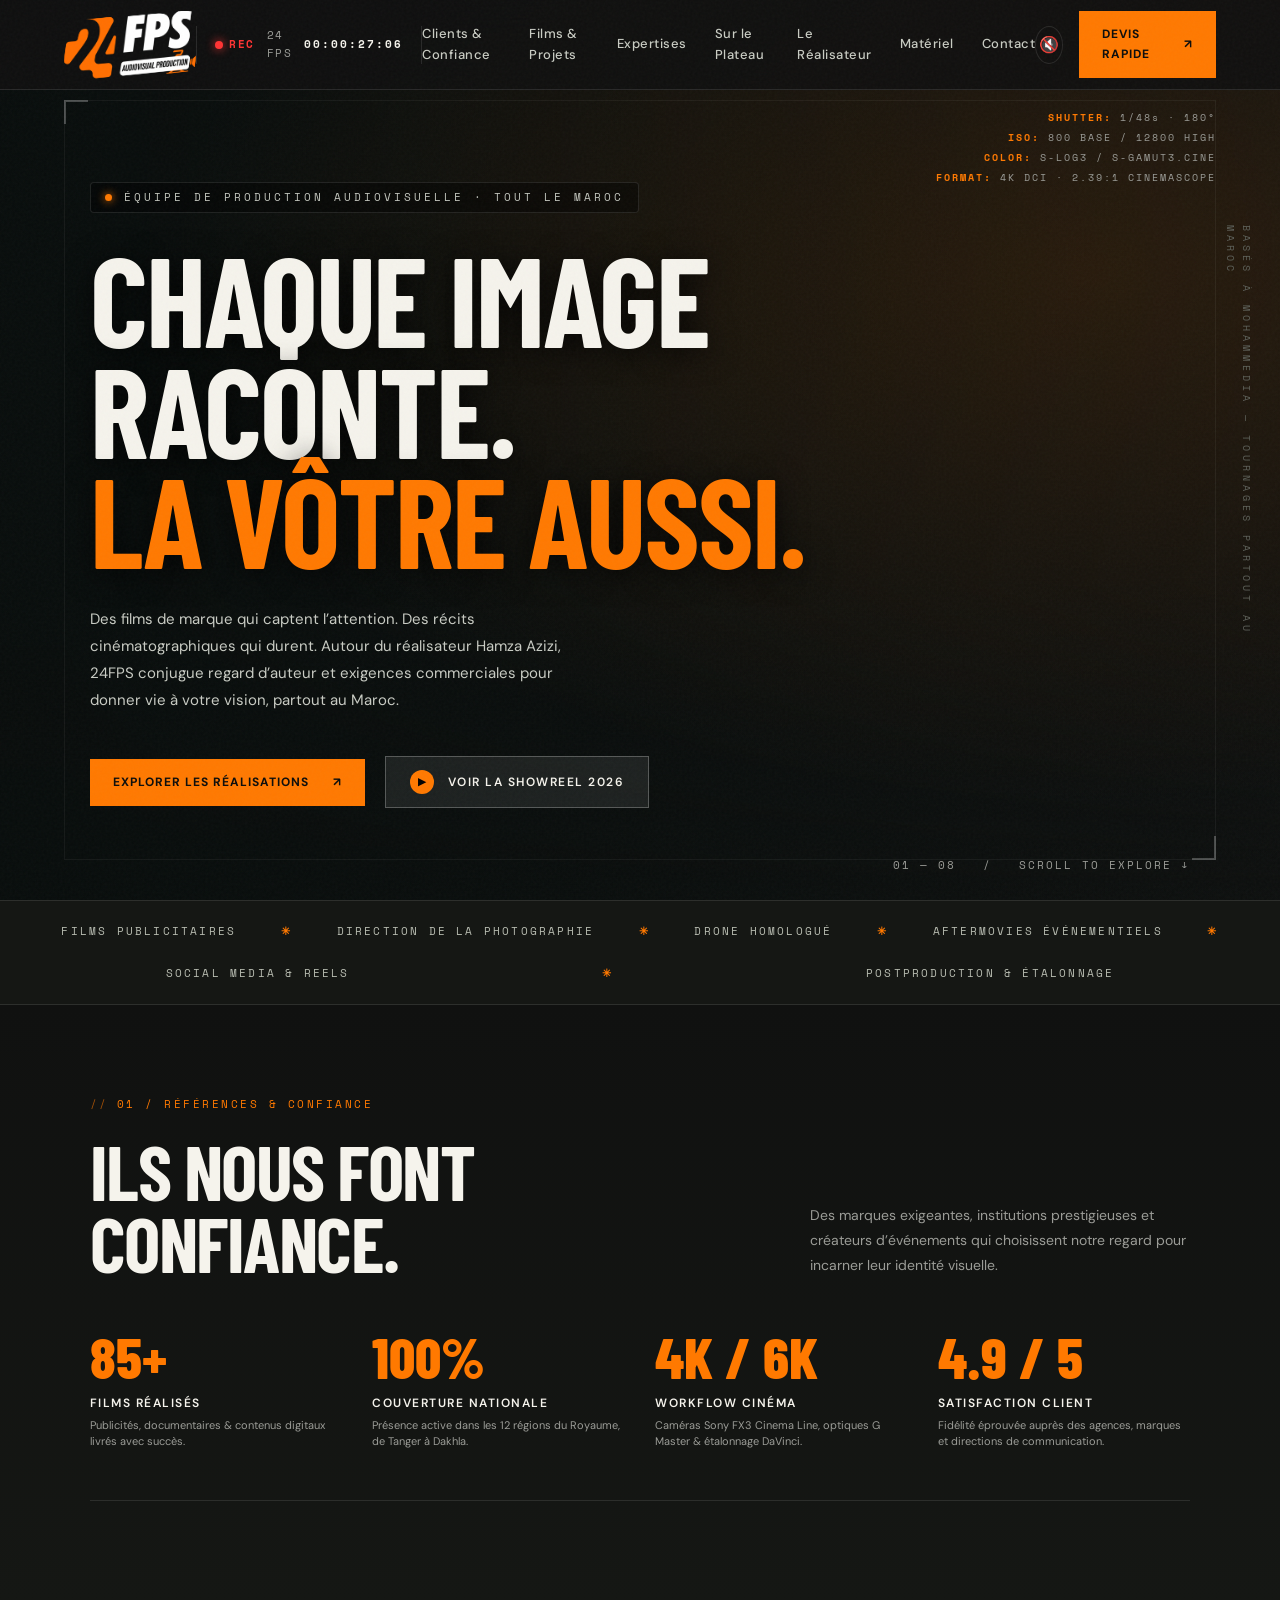
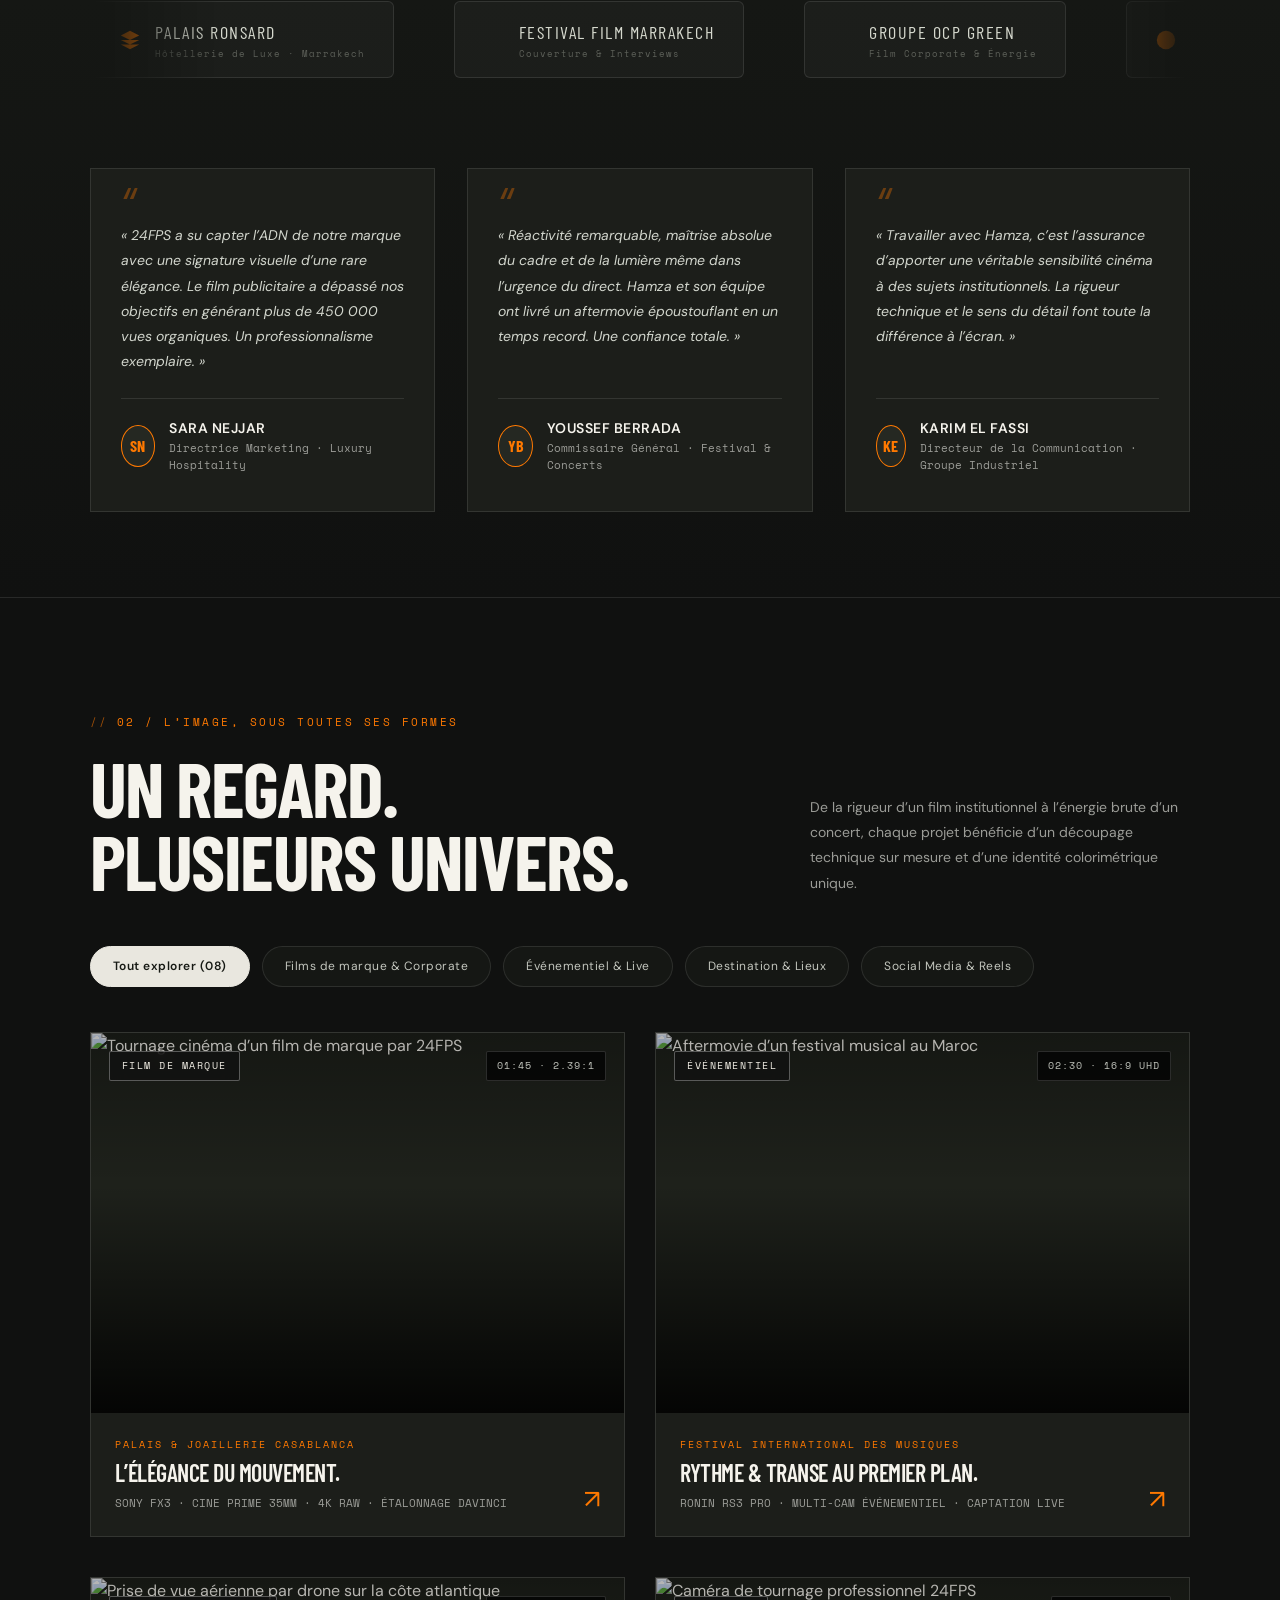
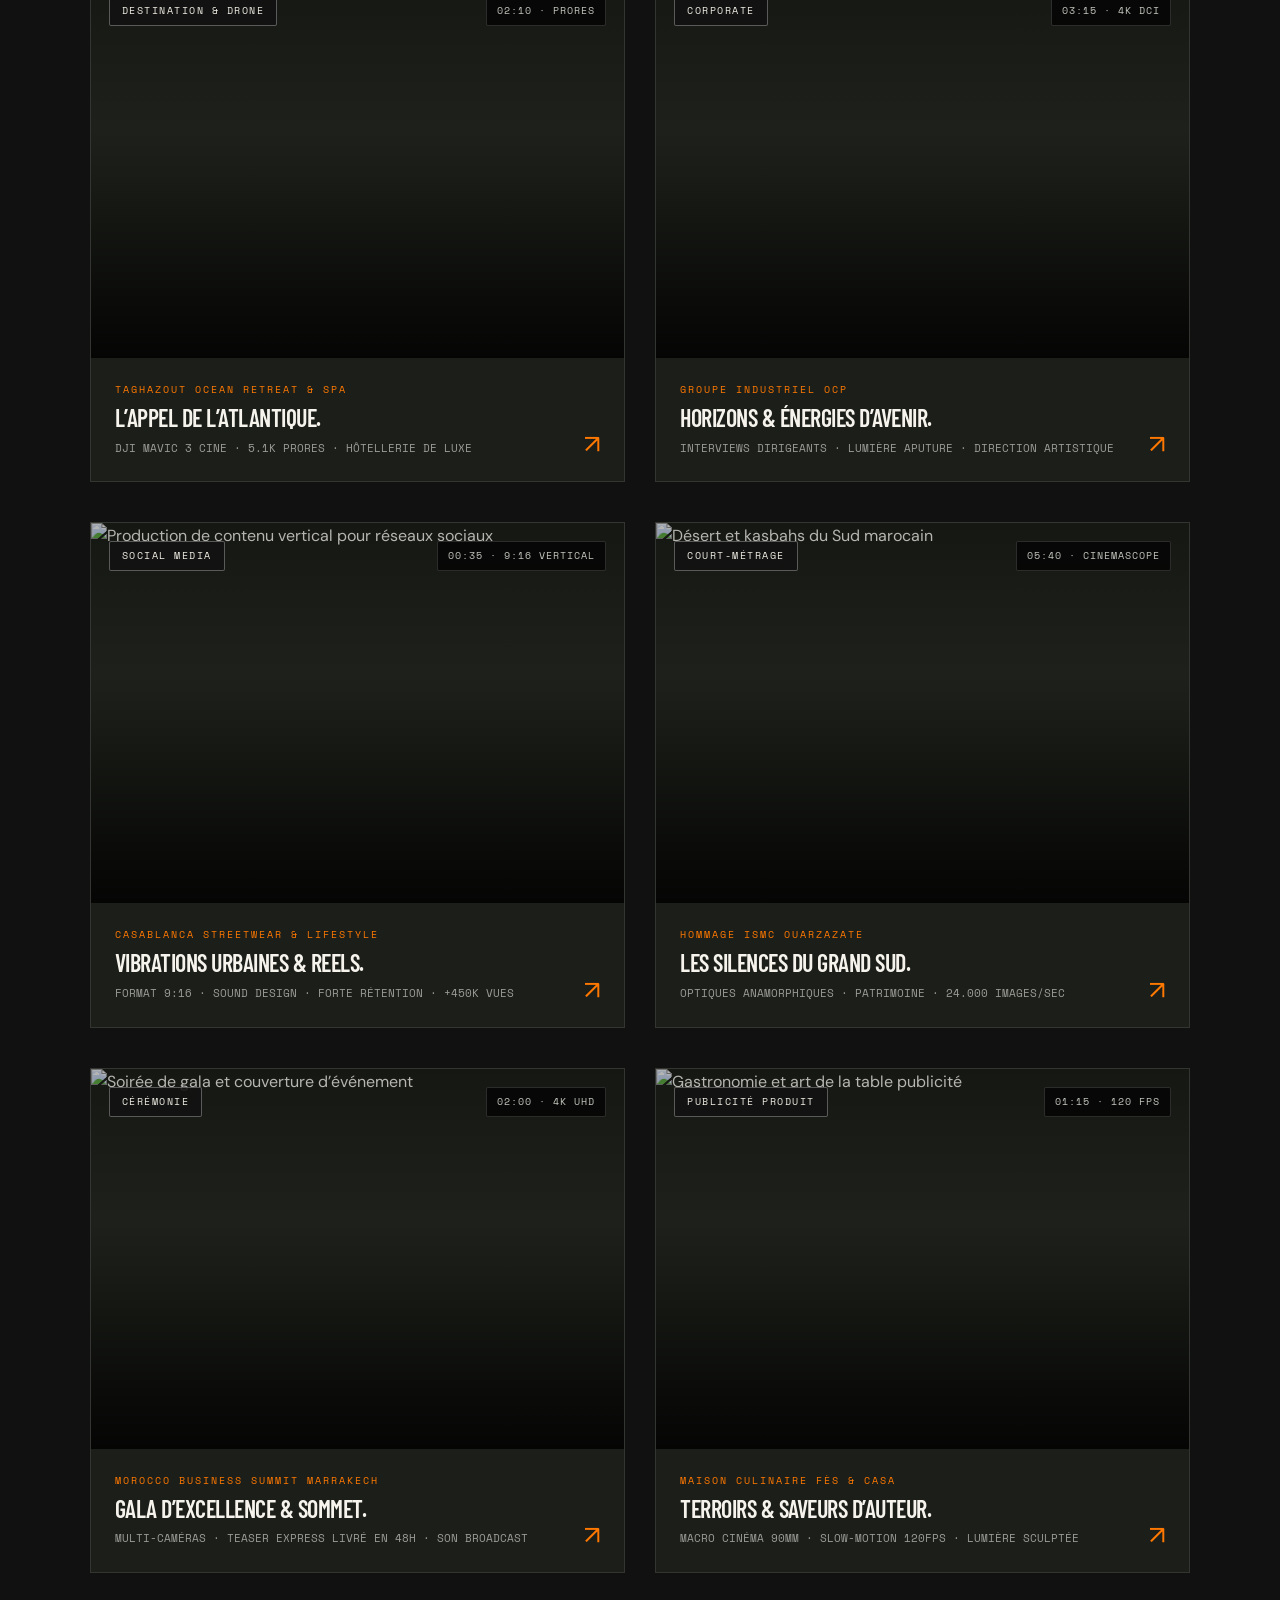
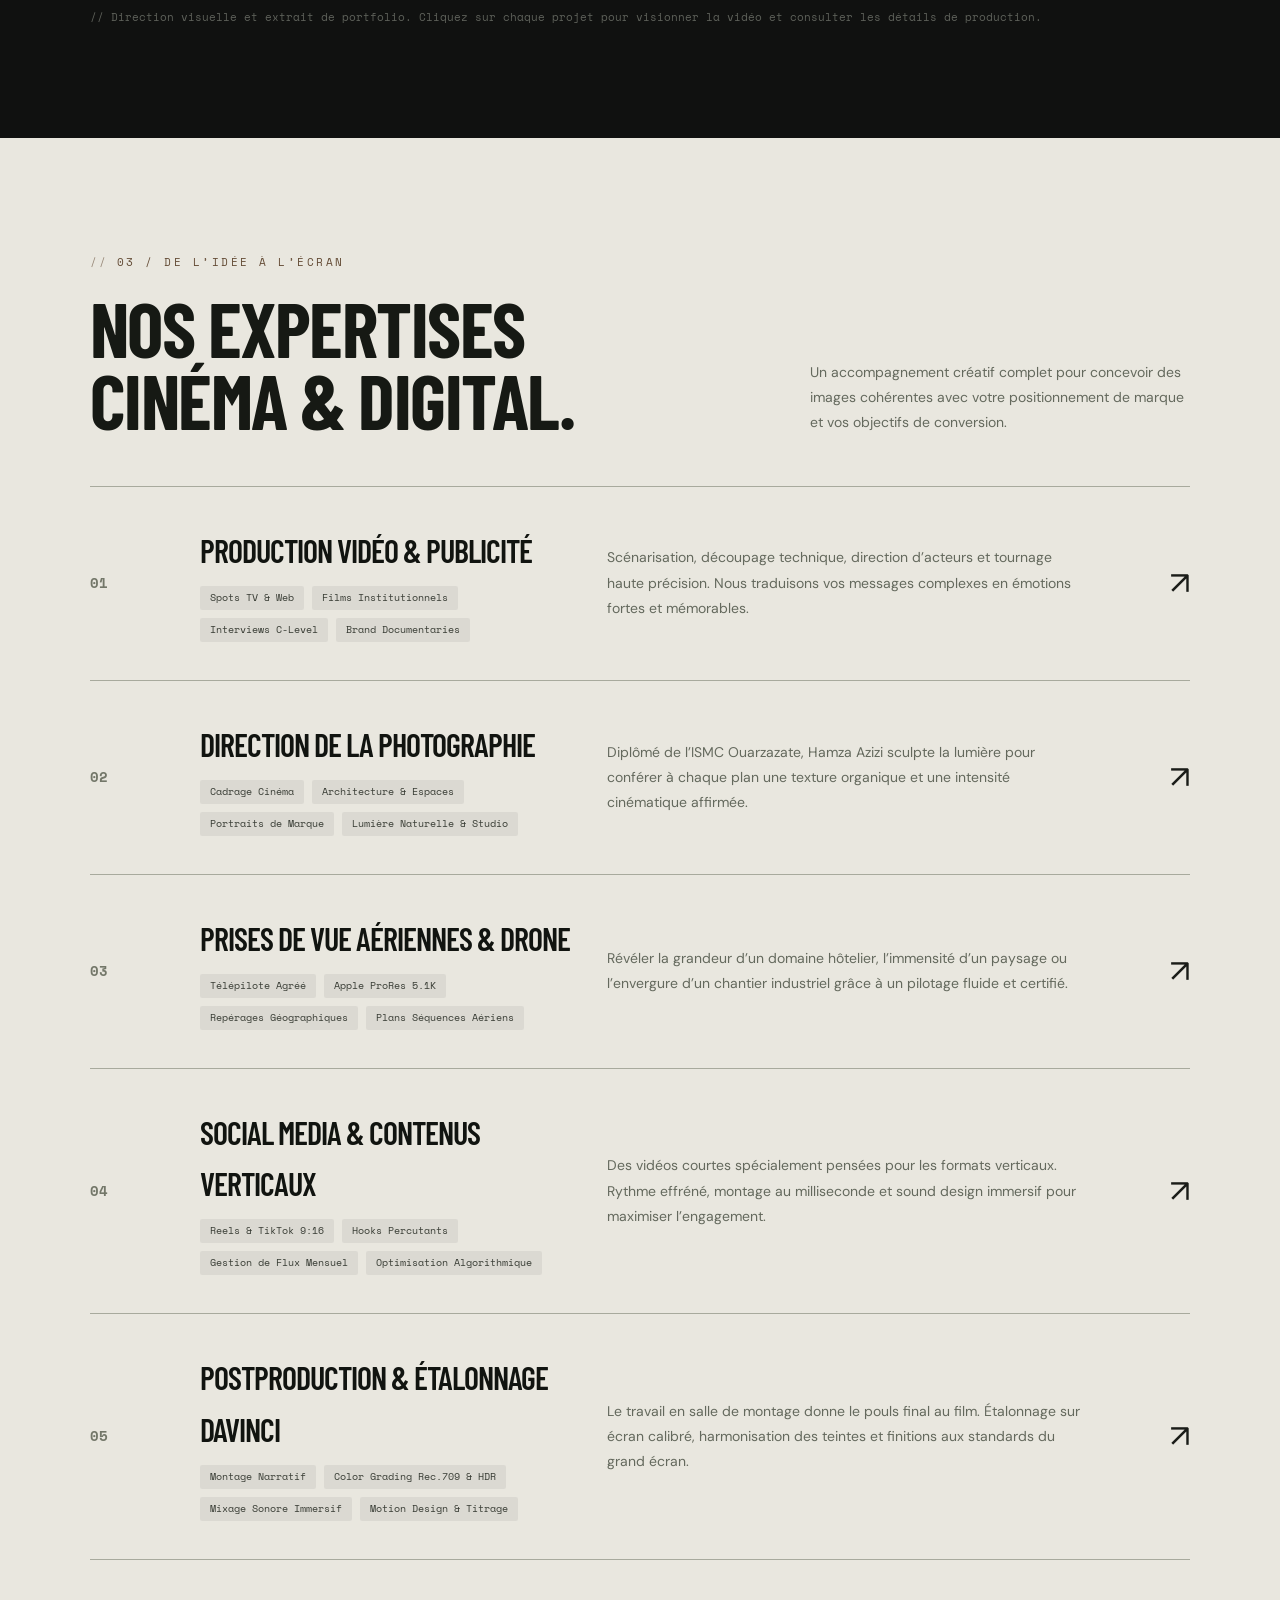
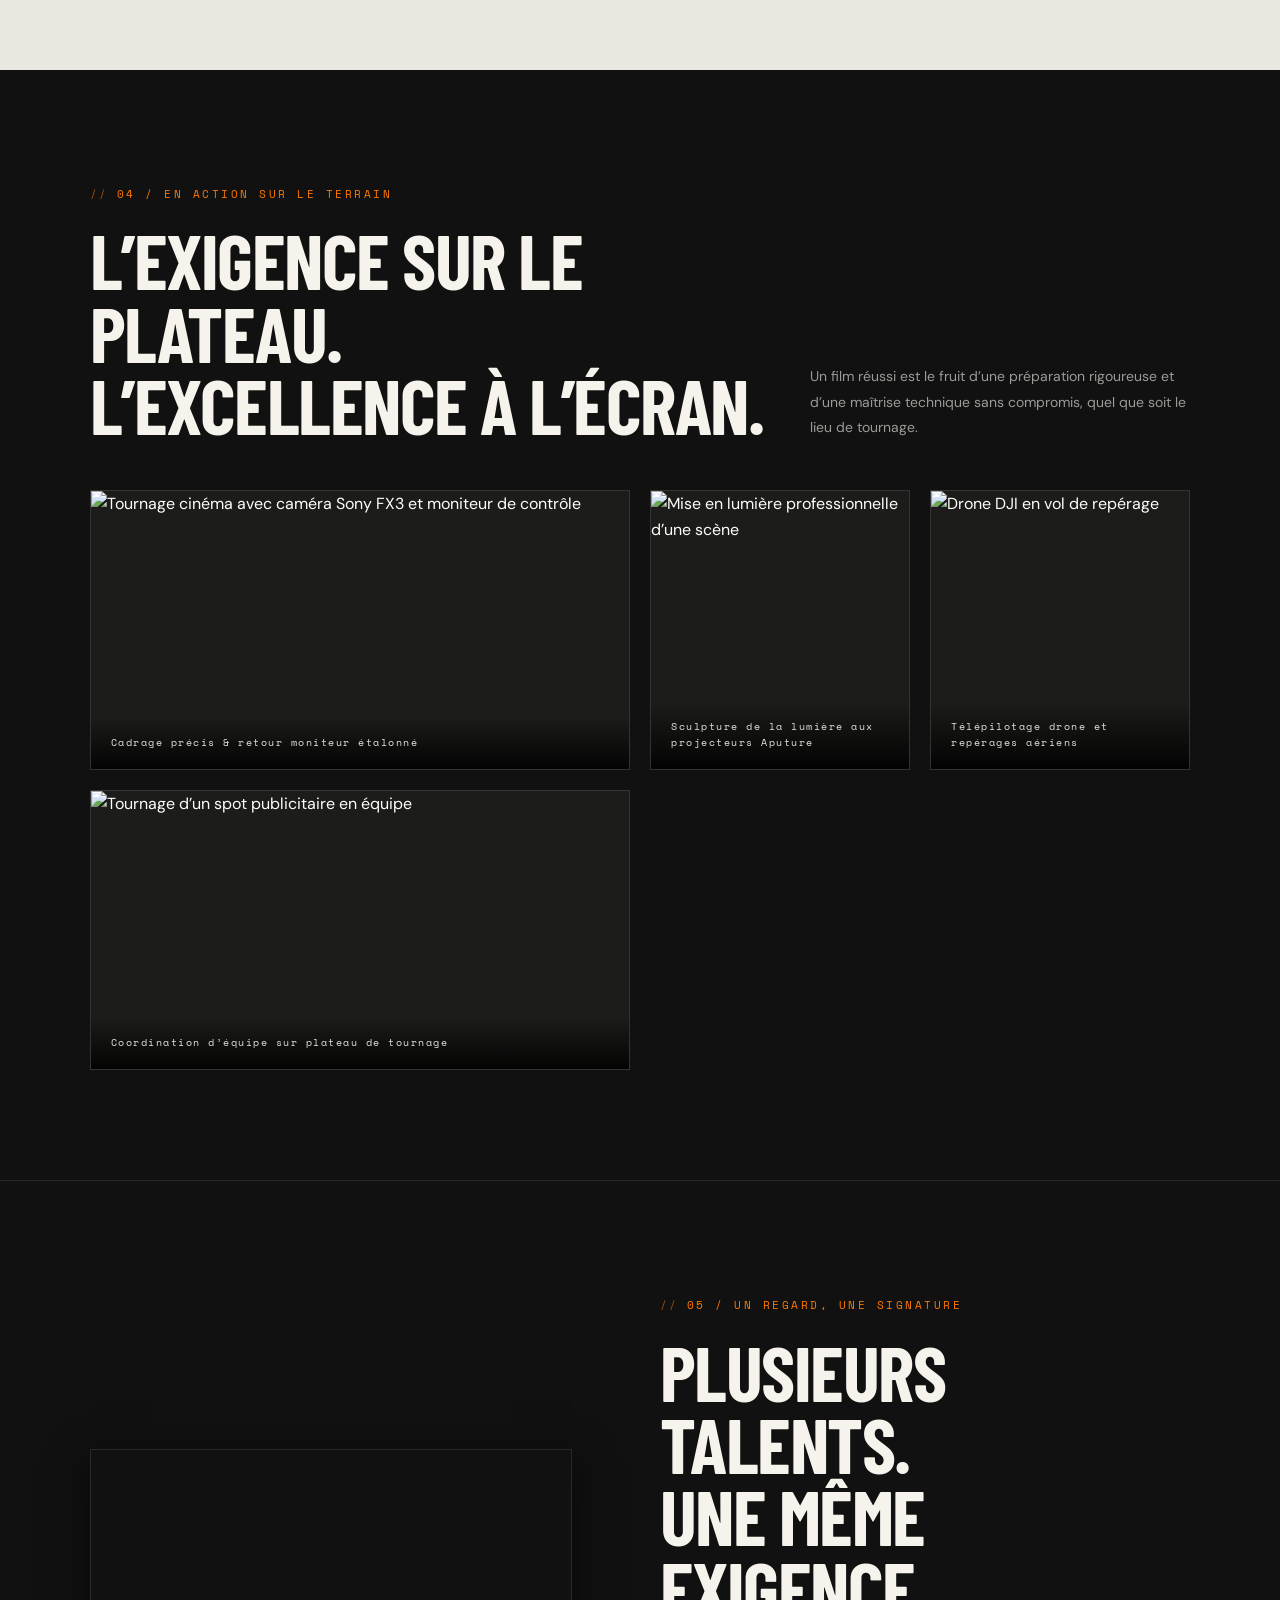
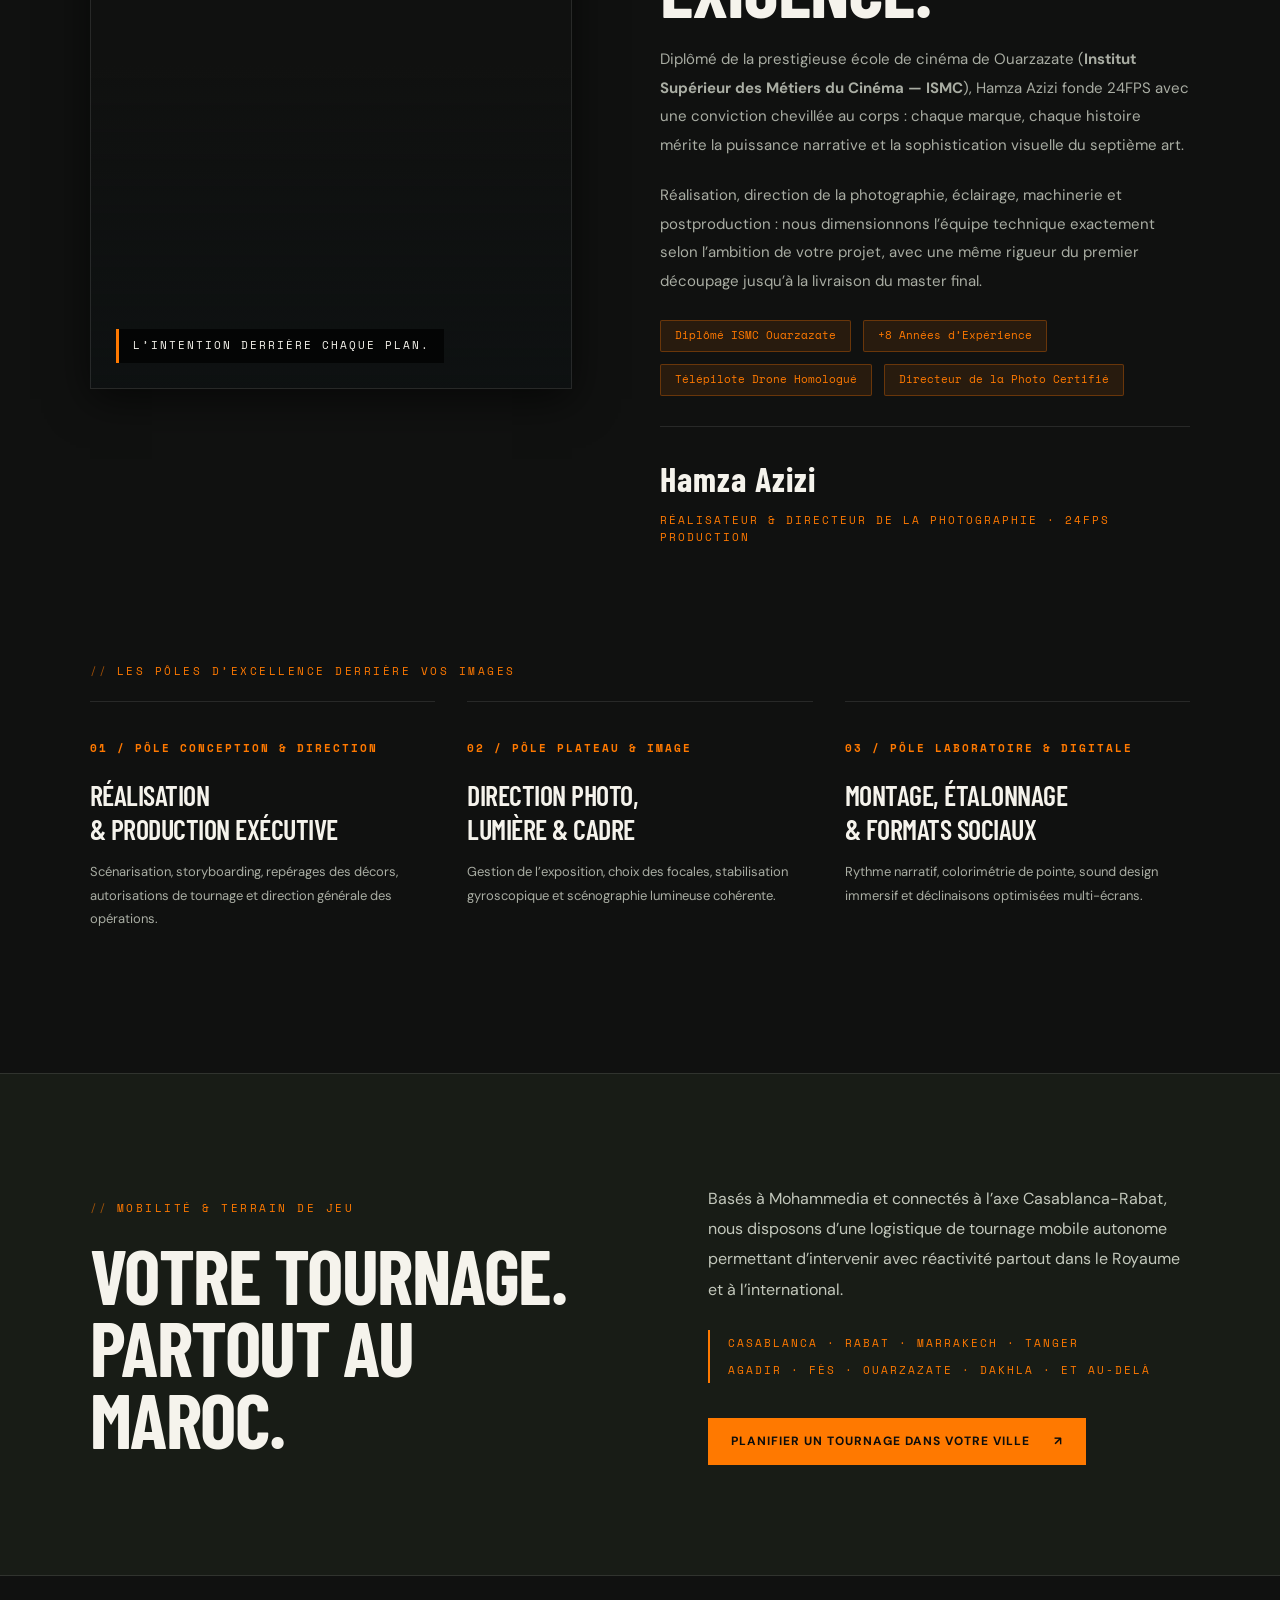
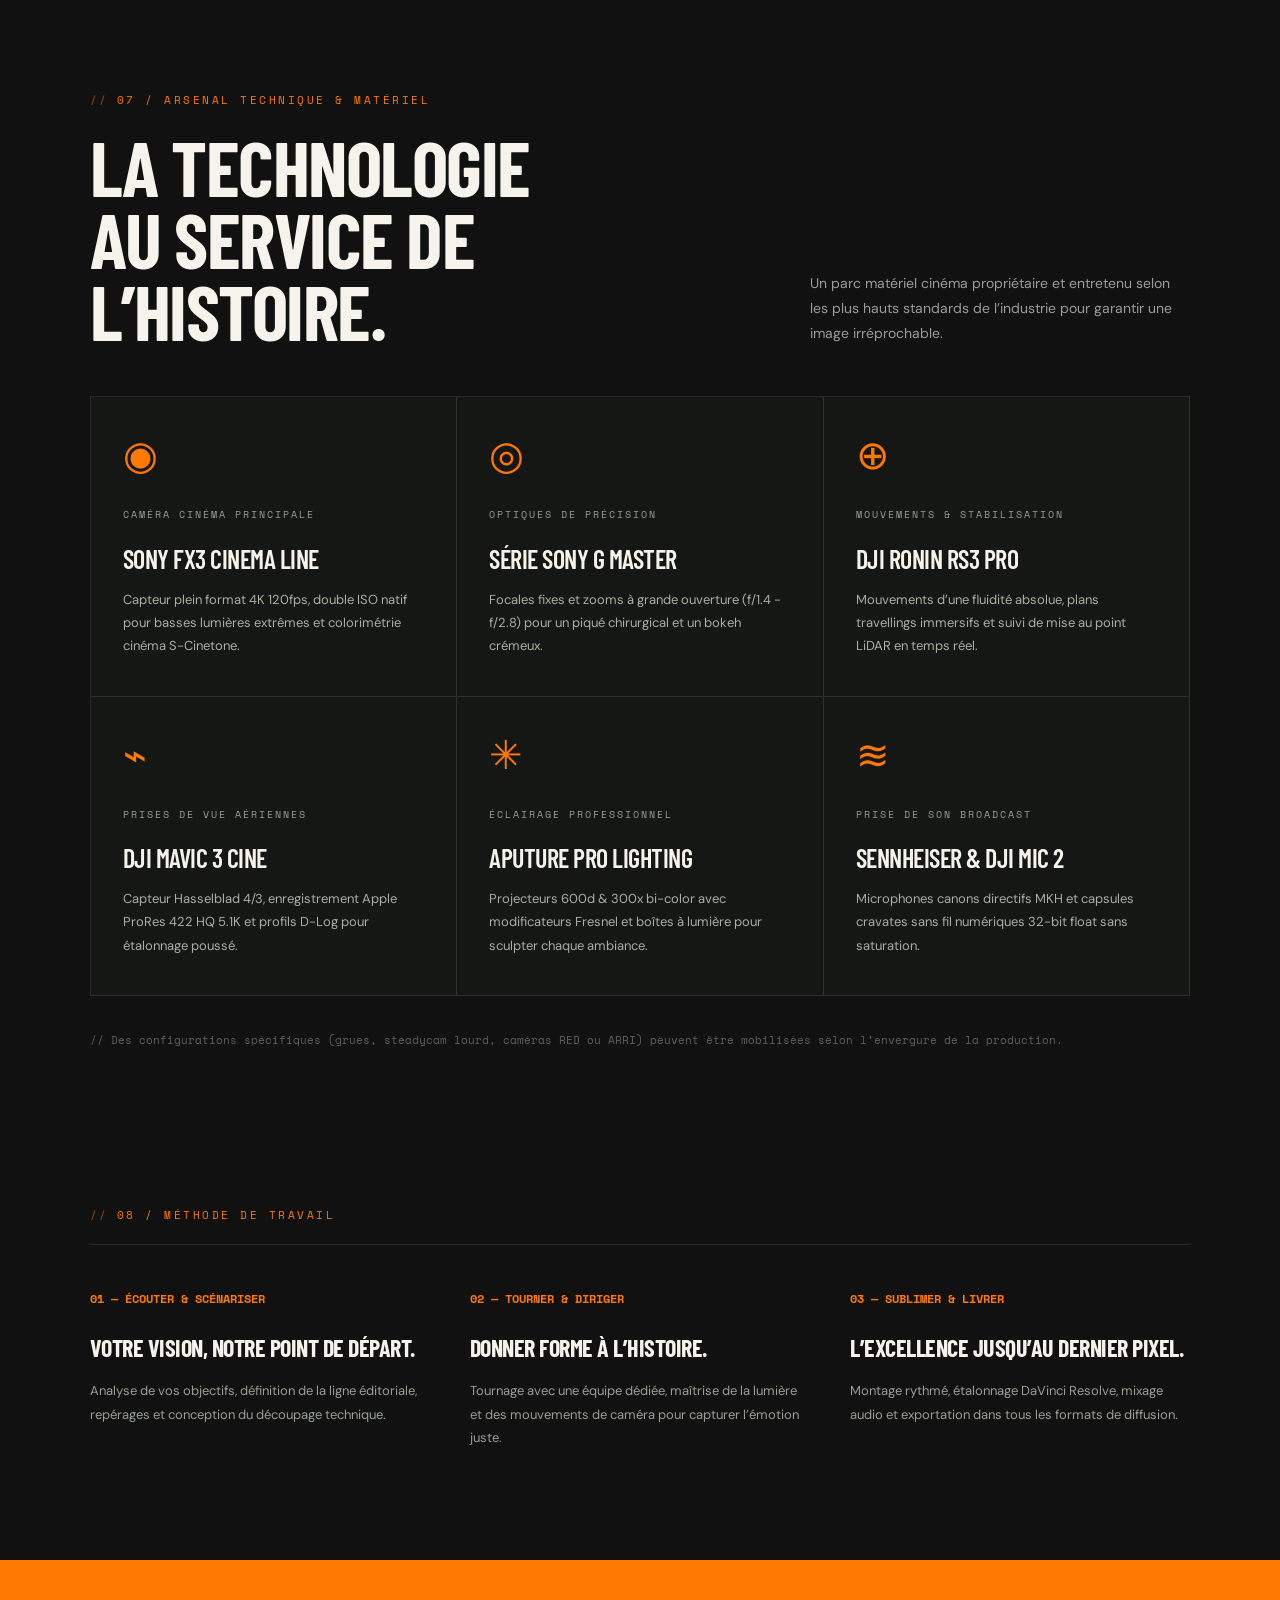
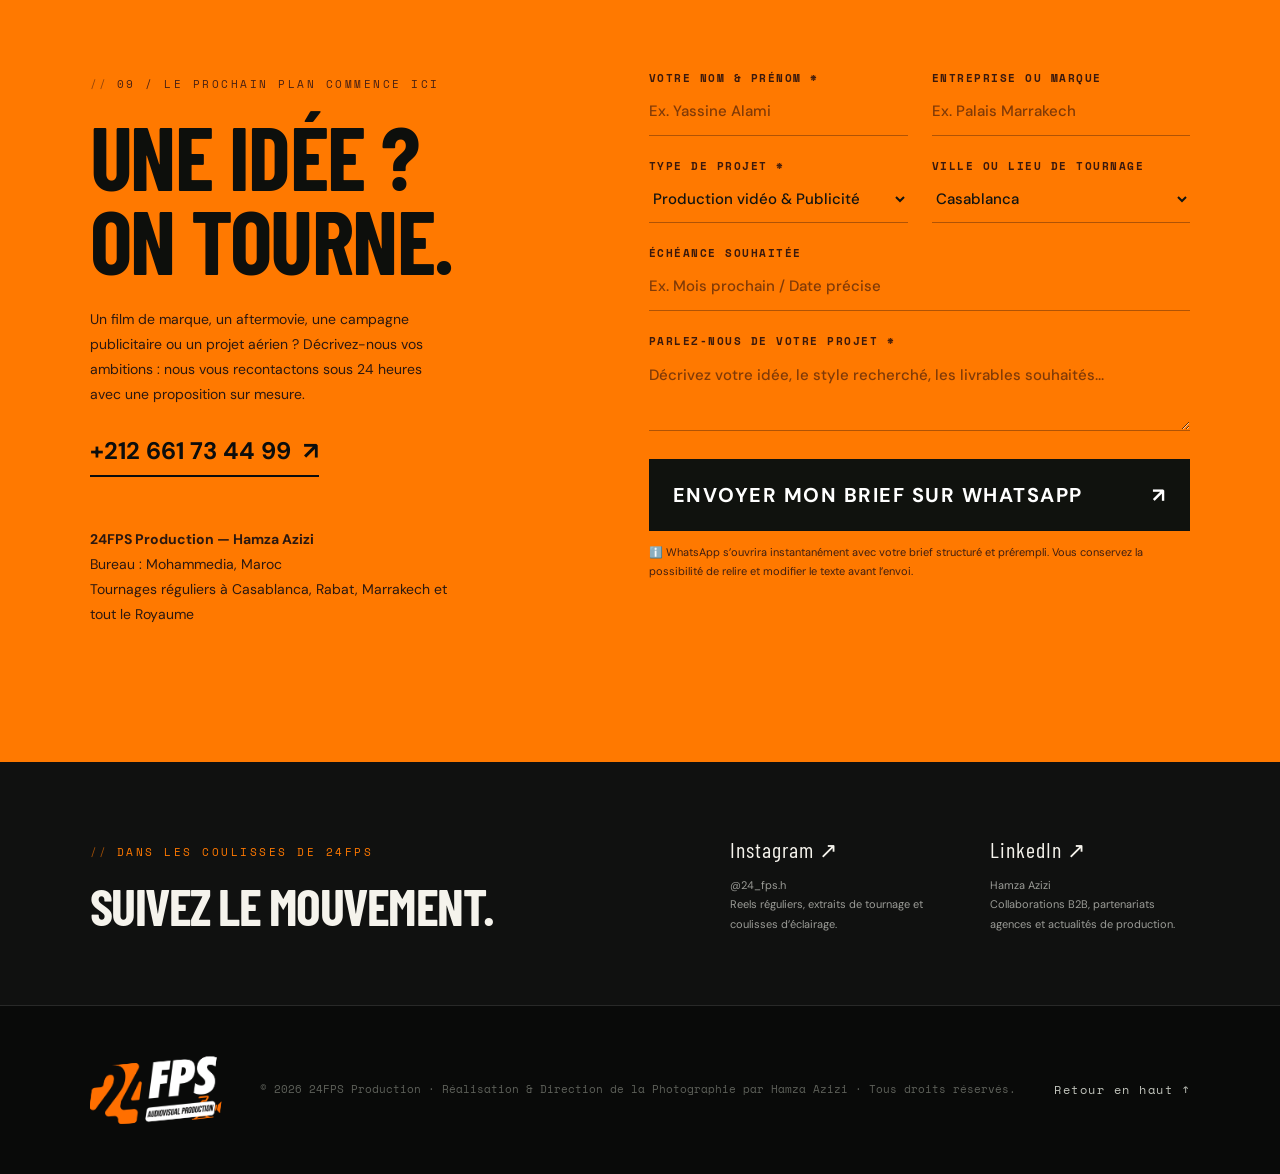
==== commit eb5157d3: "fix: remove budget range field from contact form and WhatsApp message generator" ====
--- a/index.html
+++ b/index.html
@@ -901,23 +901,10 @@
           </label>
         </div>
 
-        <div class="form-grid">
-          <label class="field">
-            ÉCHÉANCE SOUHAITÉE
-            <input type="text" name="timeline" placeholder="Ex. Mois prochain / Date précise">
-          </label>
-
-          <label class="field">
-            FOURCHETTE DE BUDGET (INDICATIF)
-            <select name="budget">
-              <option value="À définir ensemble">À définir ensemble</option>
-              <option value="10 000 — 20 000 MAD">10 000 — 20 000 MAD</option>
-              <option value="20 000 — 40 000 MAD">20 000 — 40 000 MAD</option>
-              <option value="40 000 — 80 000 MAD">40 000 — 80 000 MAD</option>
-              <option value="+80 000 MAD (Gros Projet)">+80 000 MAD (Gros Projet)</option>
-            </select>
-          </label>
-        </div>
+        <label class="field">
+          ÉCHÉANCE SOUHAITÉE
+          <input type="text" name="timeline" placeholder="Ex. Mois prochain / Date précise">
+        </label>
 
         <label class="field">
           PARLEZ-NOUS DE VOTRE PROJET *
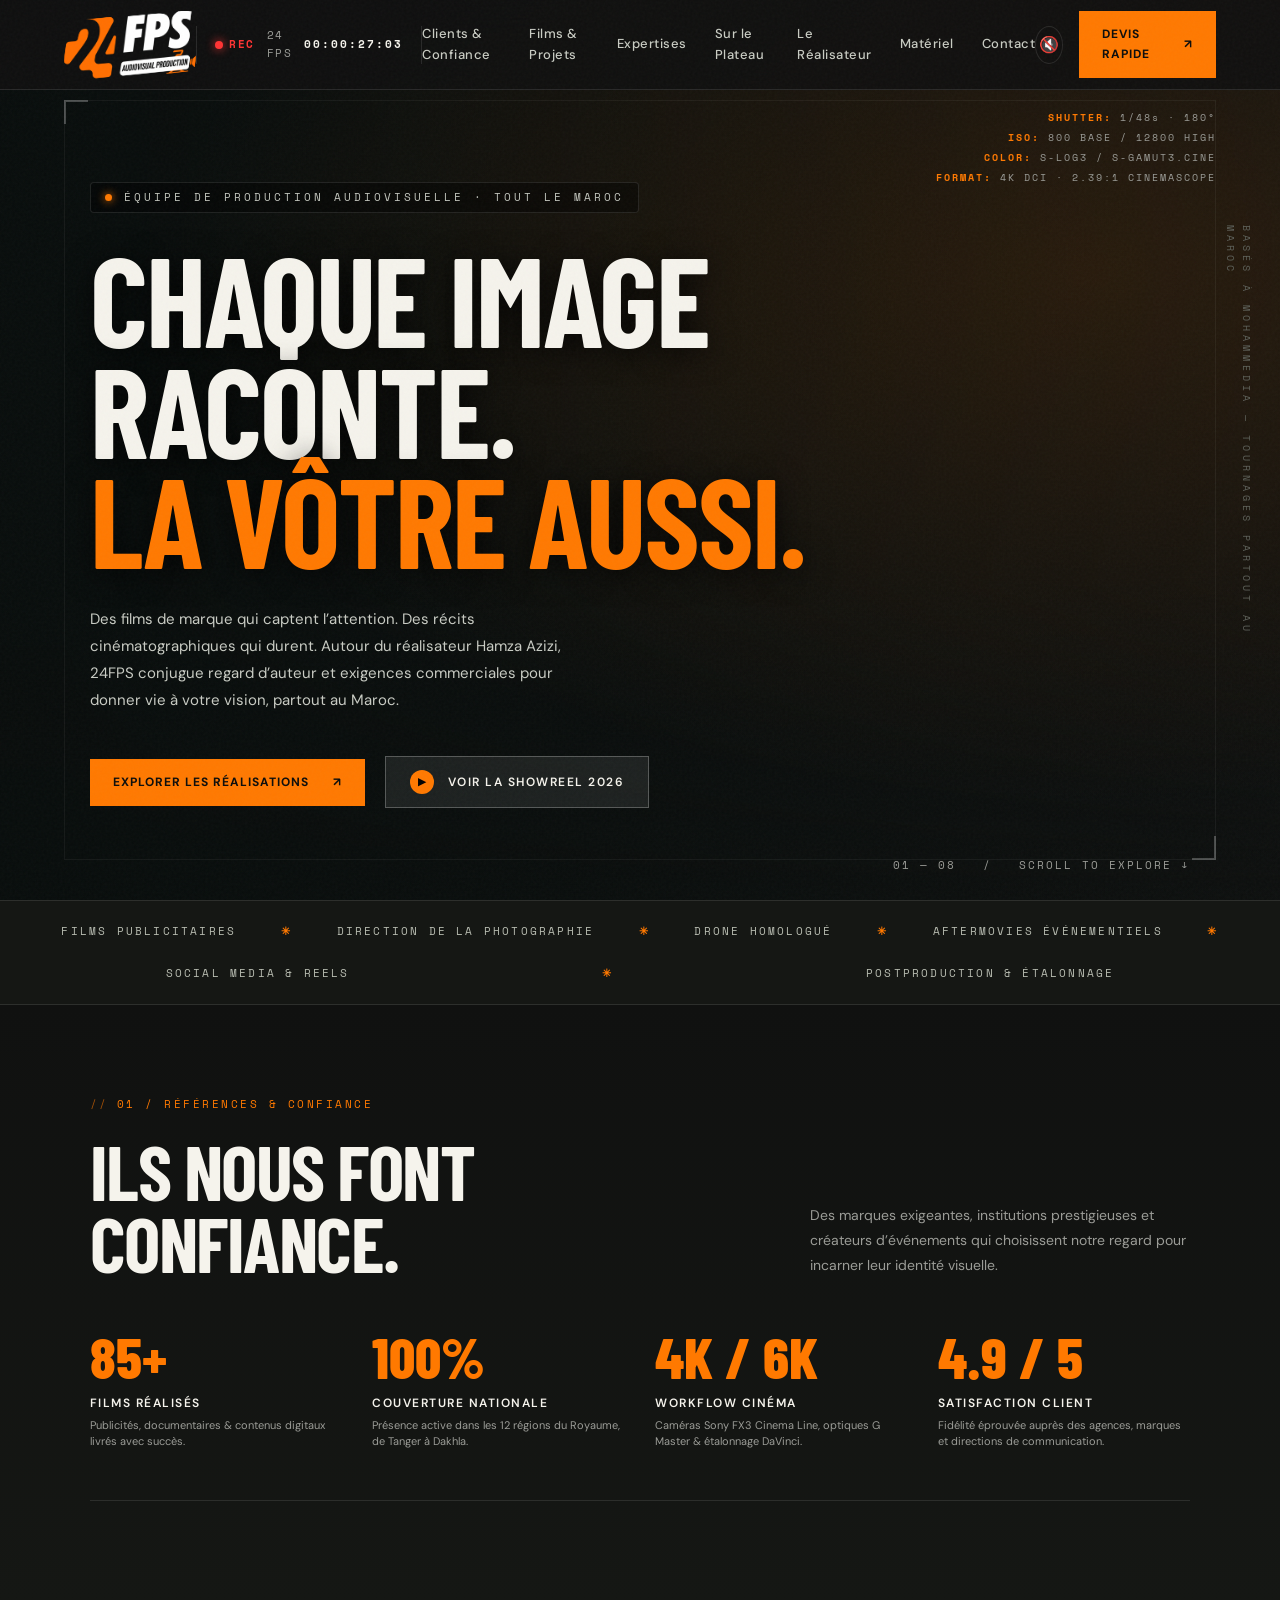
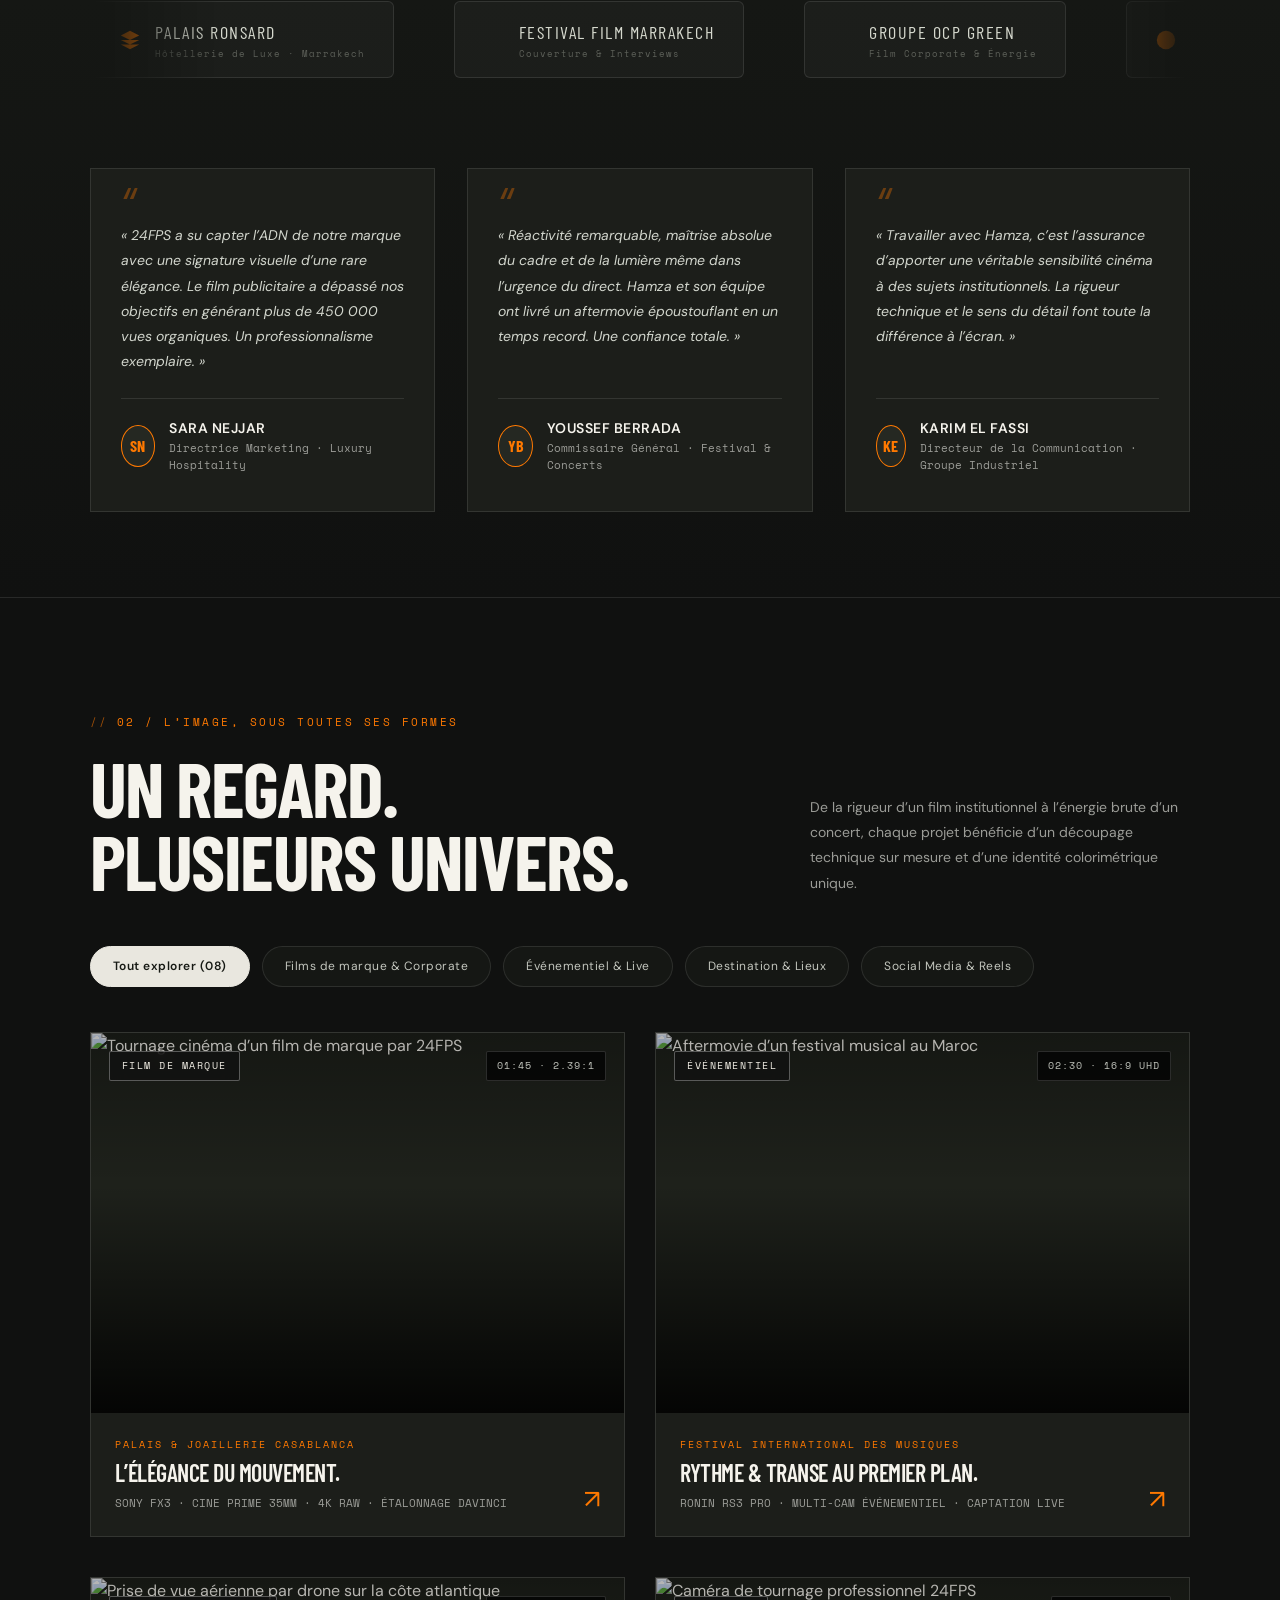
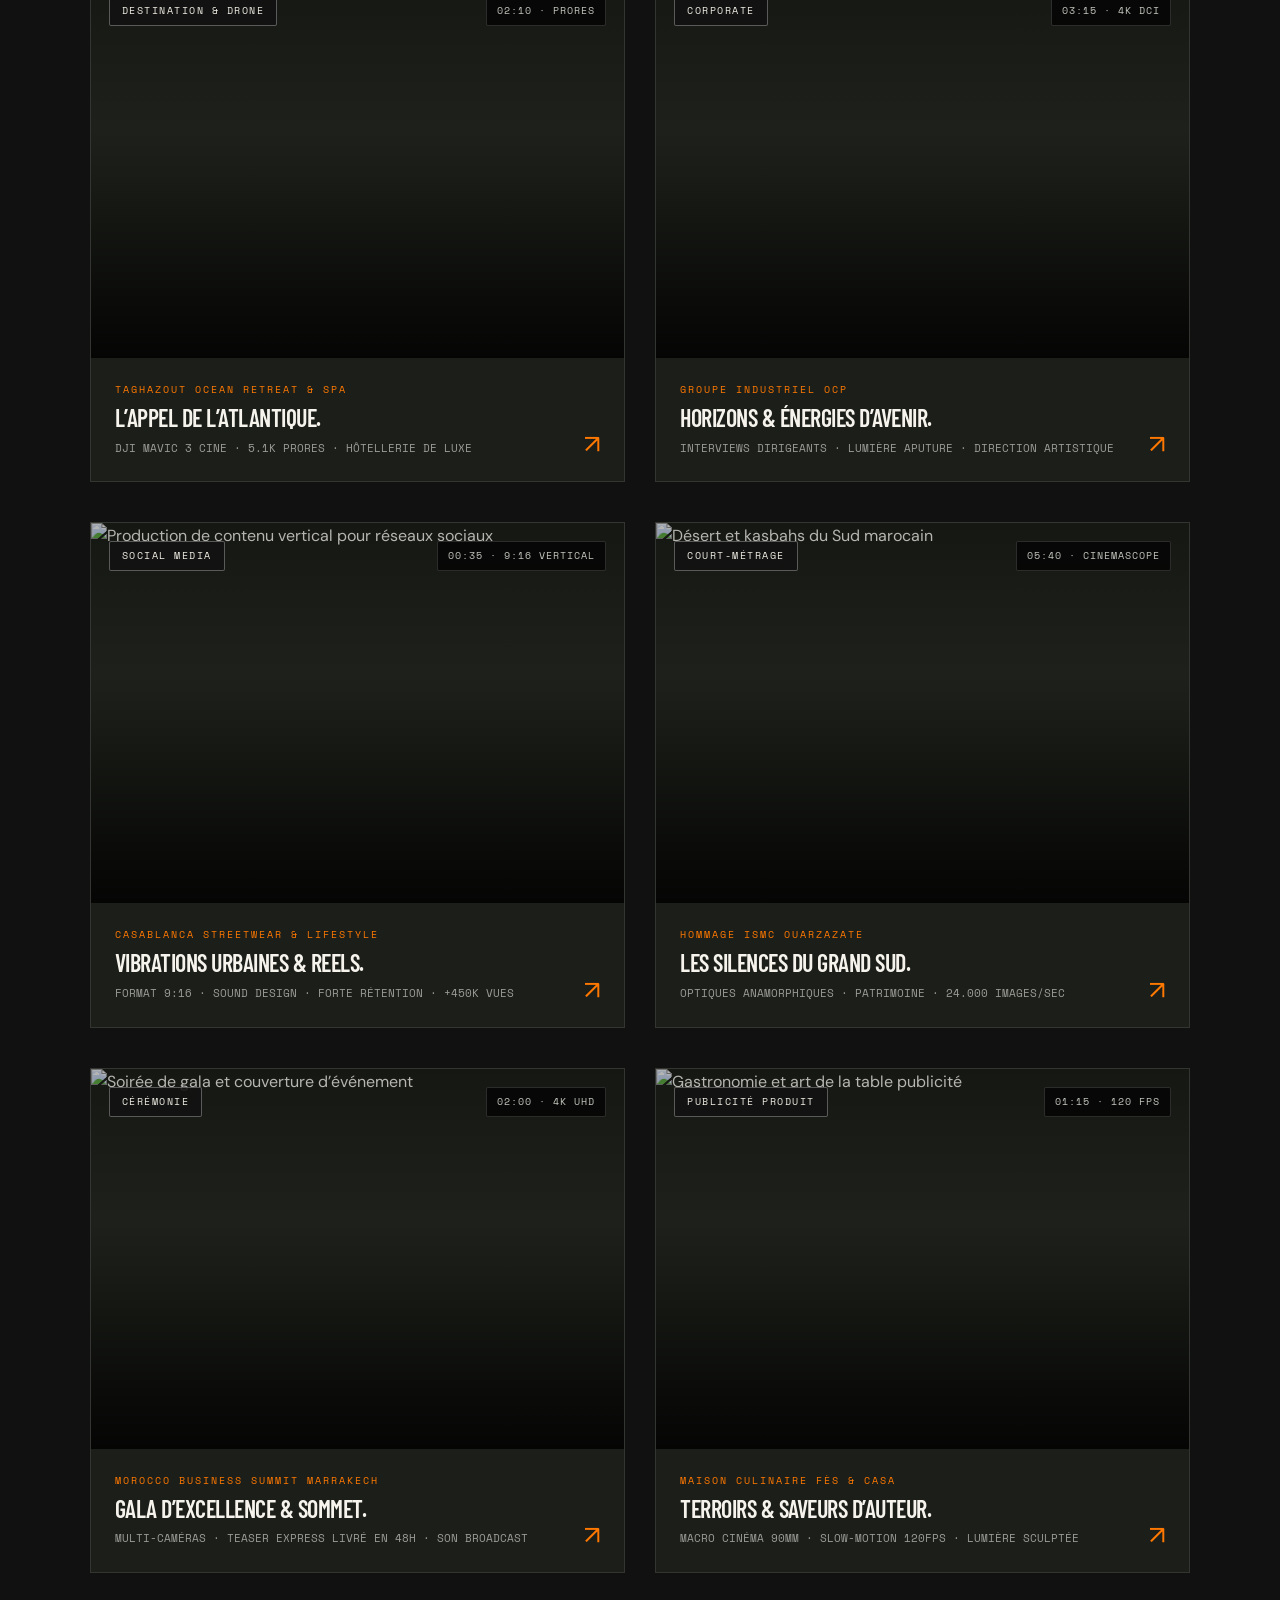
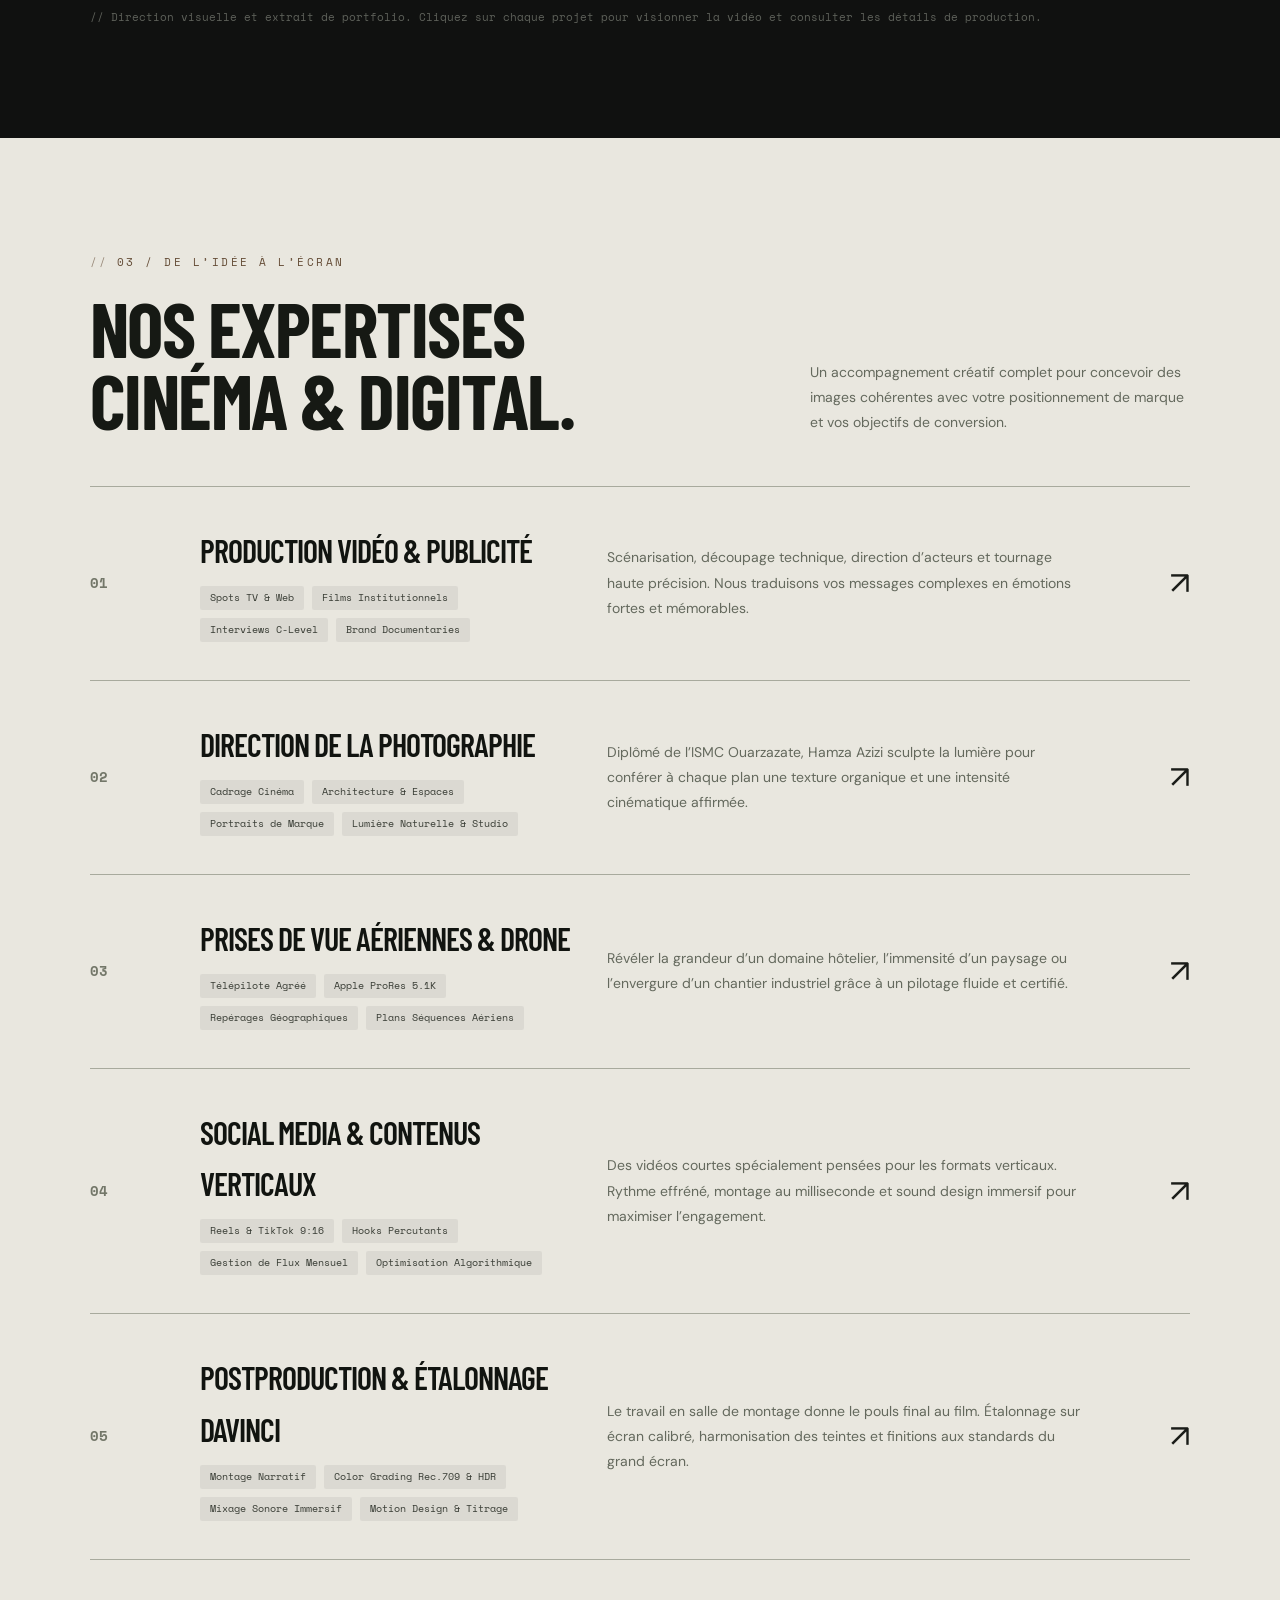
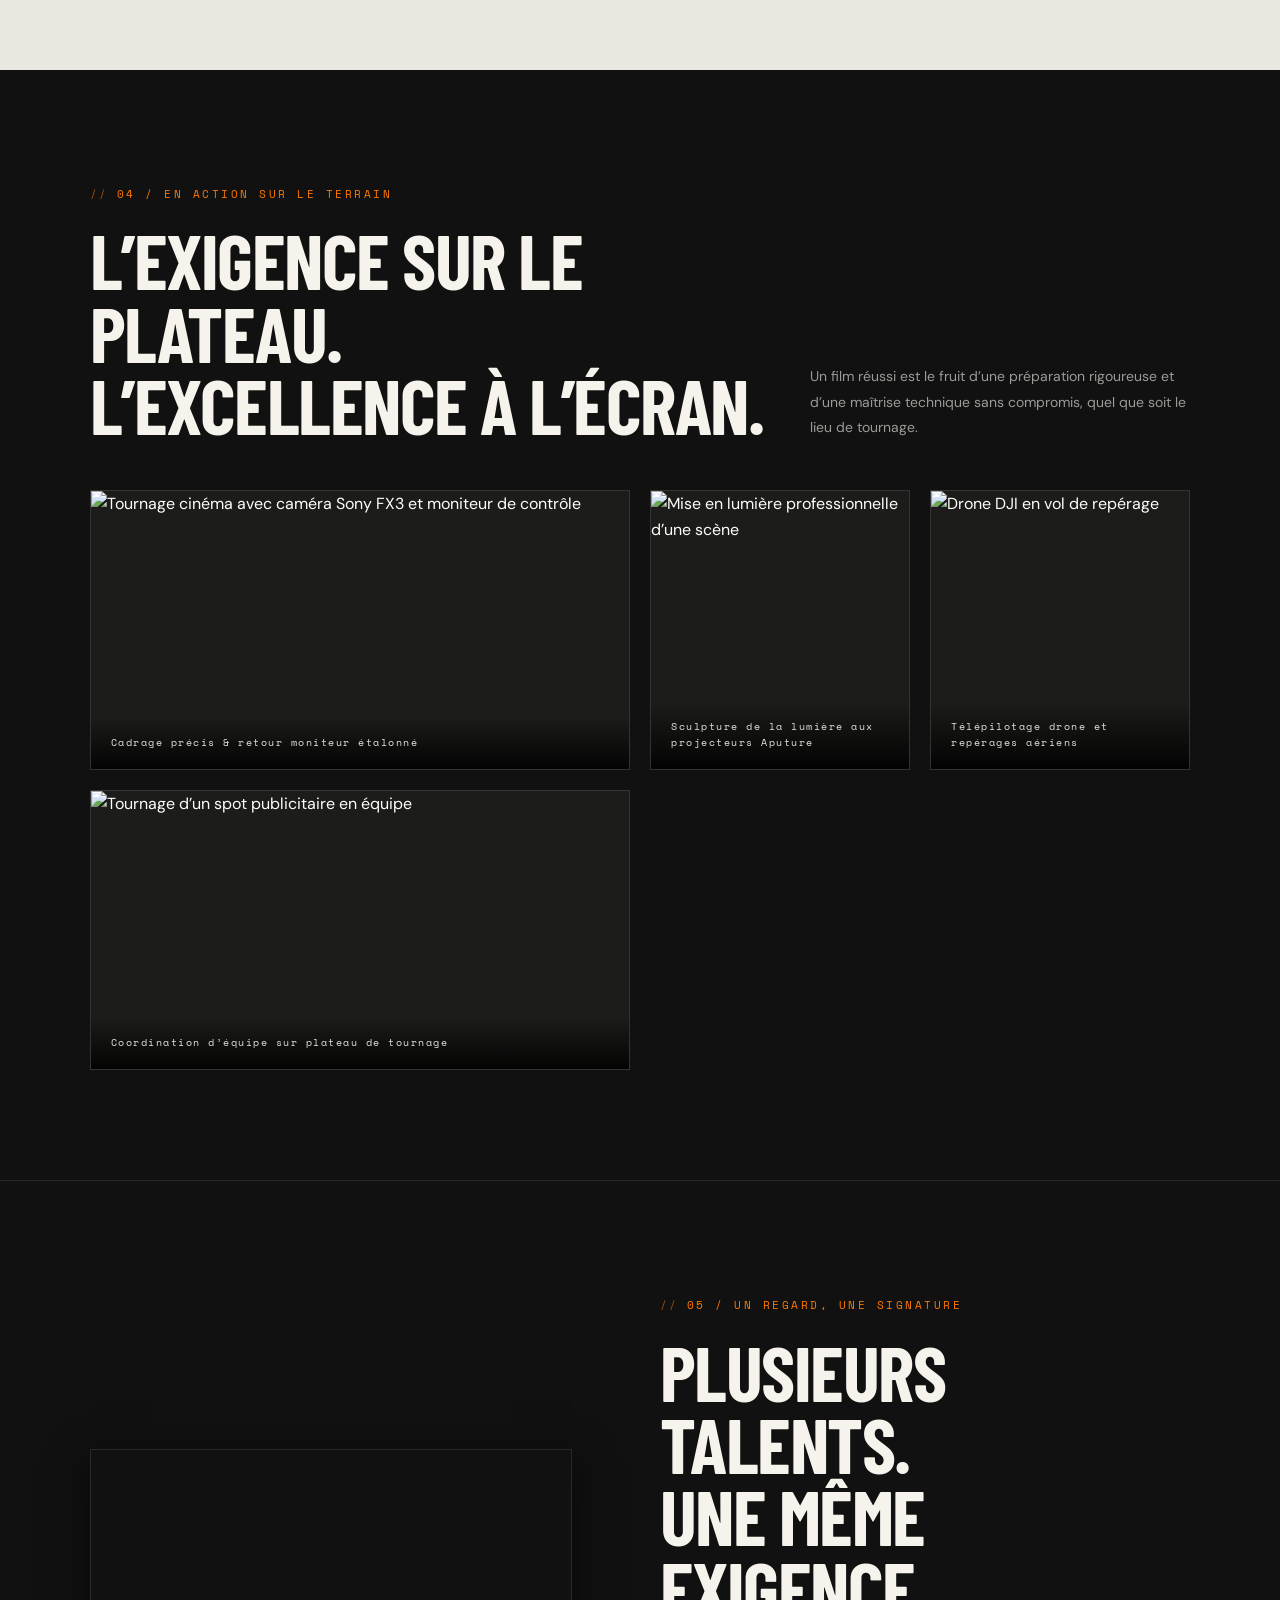
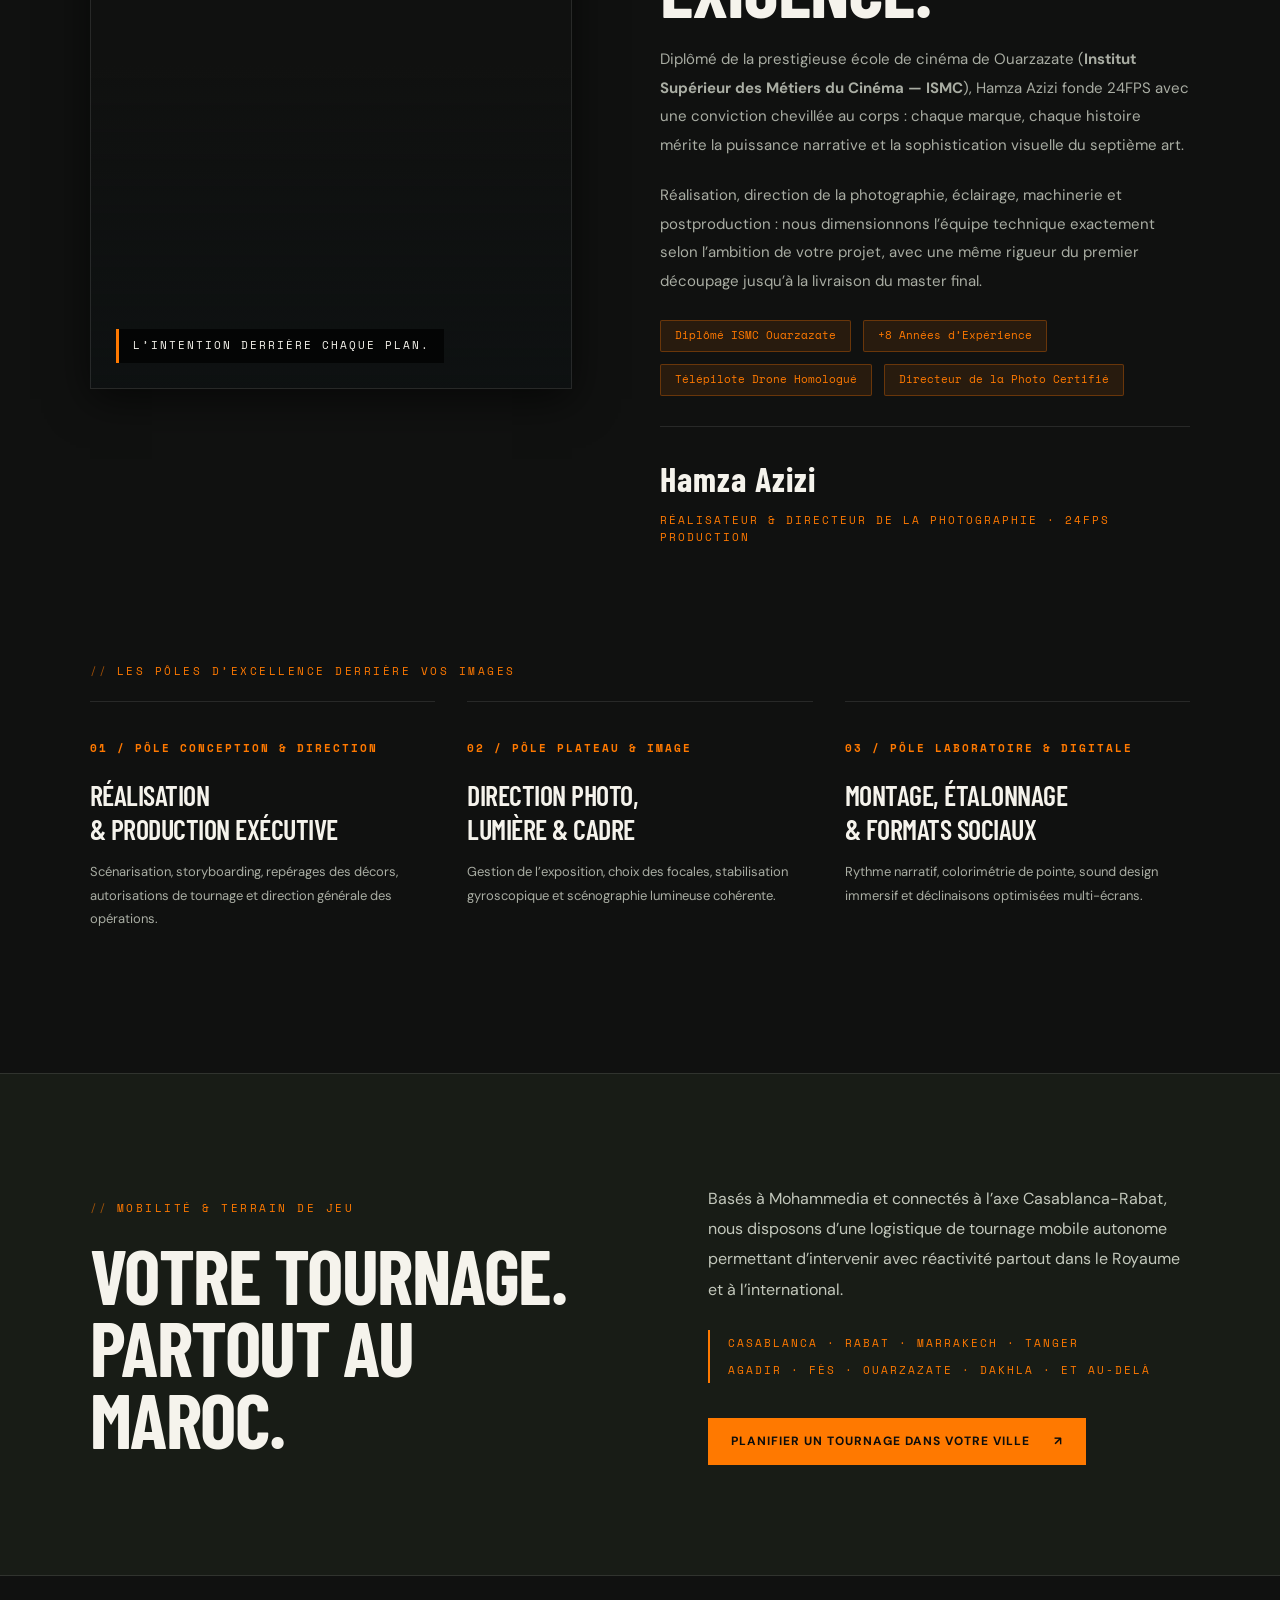
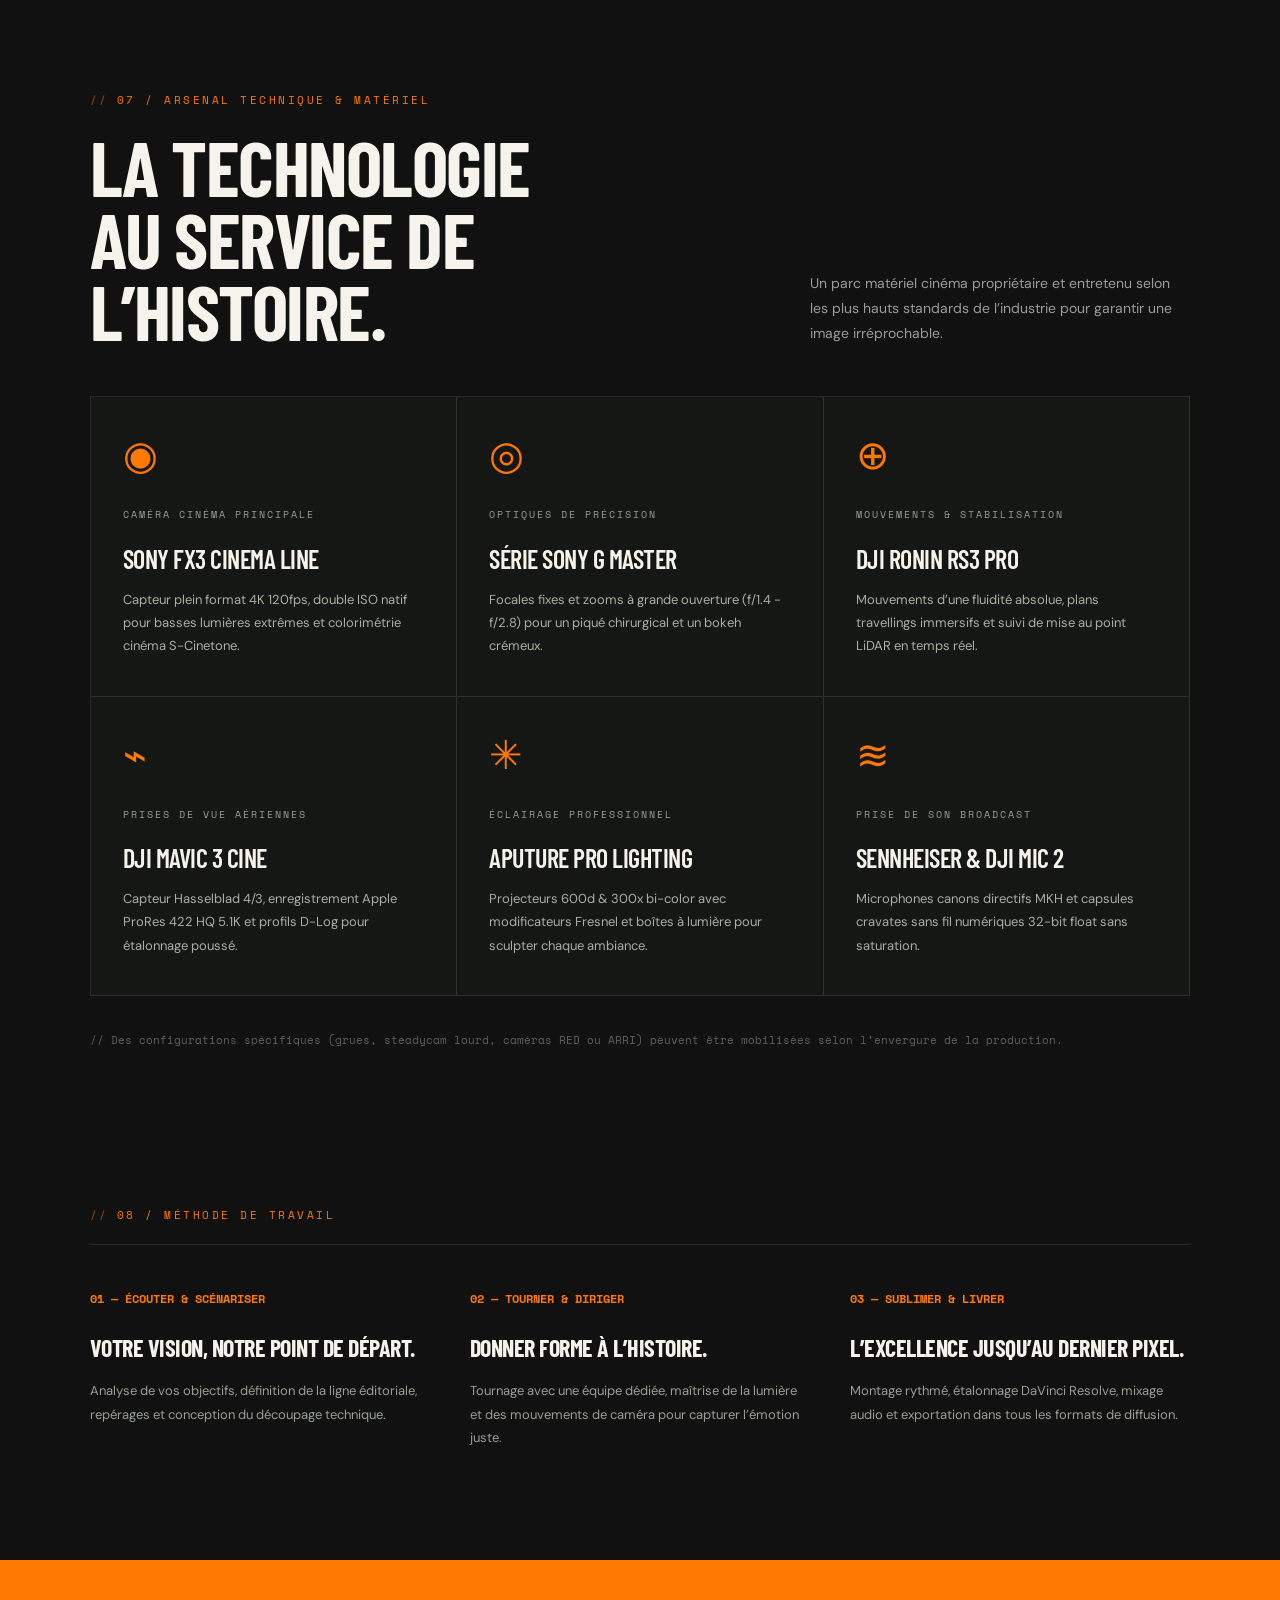
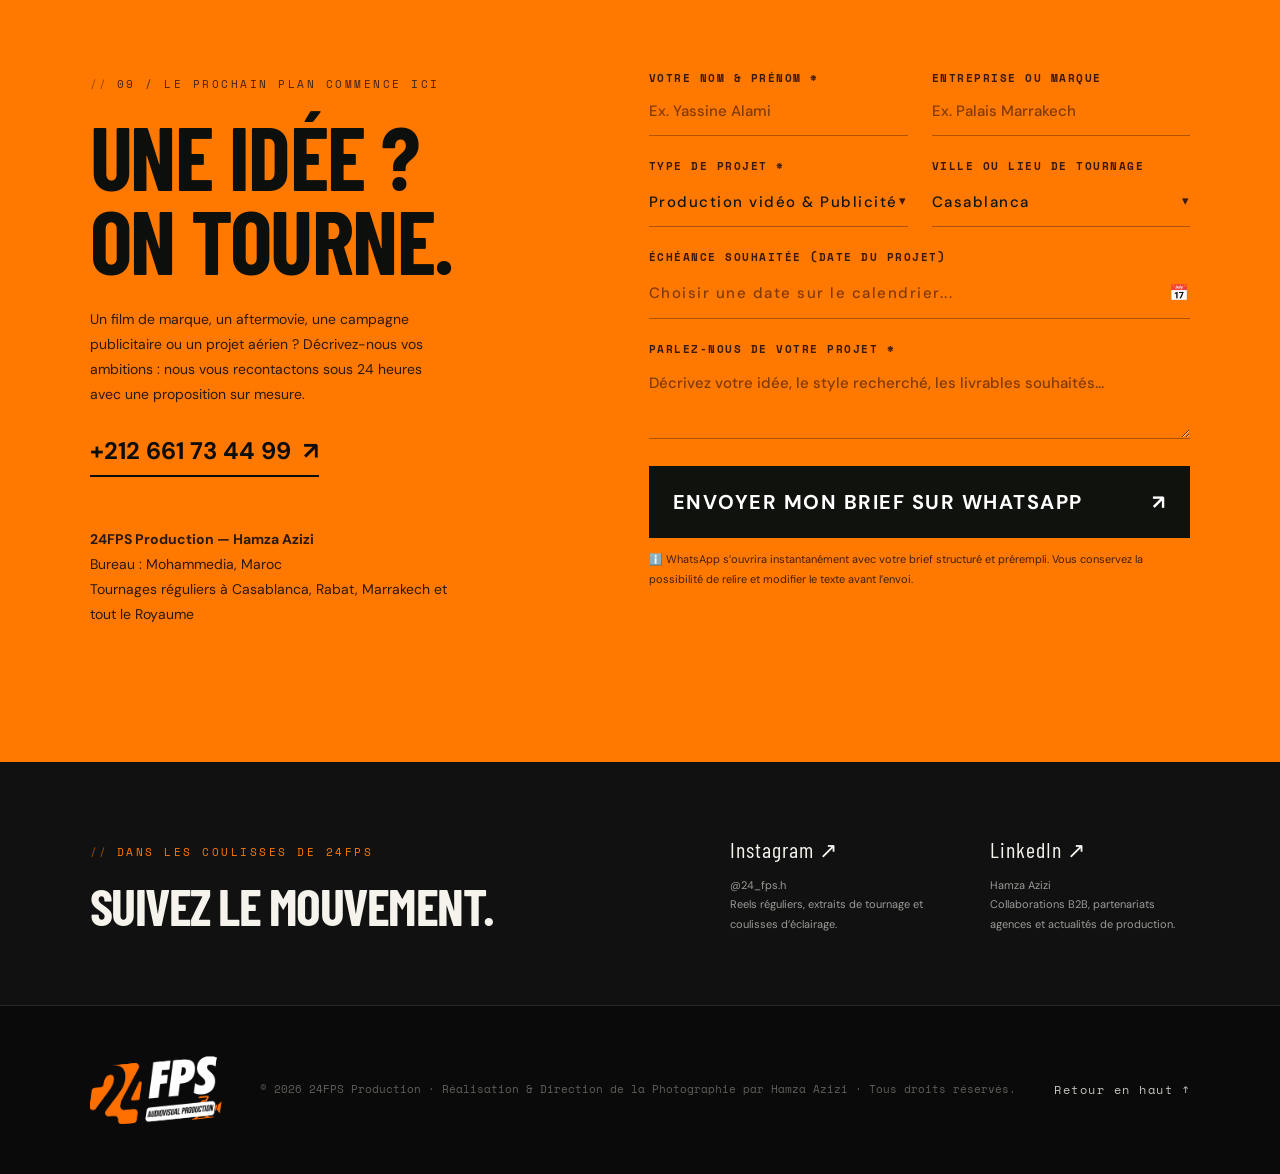
==== commit dcfe415c: "feat: replace generic select dropdowns with custom cinema popups and add interactive calendar with p" ====
--- a/index.html
+++ b/index.html
@@ -873,38 +873,114 @@
         </div>
 
         <div class="form-grid">
-          <label class="field">
-            TYPE DE PROJET *
-            <select name="service" required>
-              <option value="Production vidéo & Publicité">Production vidéo & Publicité</option>
-              <option value="Direction de la Photographie">Direction de la Photographie</option>
-              <option value="Prises de vue Aériennes (Drone)">Prises de vue Aériennes (Drone)</option>
-              <option value="Aftermovie & Événementiel">Aftermovie & Événementiel</option>
-              <option value="Pack Social Media & Reels">Pack Social Media & Reels</option>
-              <option value="Pack Complet (Vidéo + Photo + Drone)">Pack Complet (Vidéo + Photo + Drone)</option>
-            </select>
-          </label>
-
-          <label class="field">
-            VILLE OU LIEU DE TOURNAGE
-            <select name="location">
-              <option value="Casablanca">Casablanca</option>
-              <option value="Rabat">Rabat</option>
-              <option value="Marrakech">Marrakech</option>
-              <option value="Mohammedia">Mohammedia</option>
-              <option value="Tanger">Tanger</option>
-              <option value="Agadir">Agadir</option>
-              <option value="Fès / Meknès">Fès / Meknès</option>
-              <option value="Ouarzazate / Sud">Ouarzazate / Sud</option>
-              <option value="Autre région du Maroc">Autre région du Maroc</option>
-            </select>
-          </label>
-        </div>
-
-        <label class="field">
-          ÉCHÉANCE SOUHAITÉE
-          <input type="text" name="timeline" placeholder="Ex. Mois prochain / Date précise">
-        </label>
+          <div class="field custom-select-field" data-name="service">
+            <span class="field-label">TYPE DE PROJET *</span>
+            <input type="hidden" name="service" id="field-service" value="Production vidéo & Publicité" required>
+            <div class="custom-select-trigger" tabindex="0" role="combobox" aria-haspopup="listbox" aria-expanded="false" aria-controls="service-options">
+              <span class="custom-select-value">Production vidéo & Publicité</span>
+              <span class="custom-select-arrow">▾</span>
+            </div>
+            <ul class="custom-select-options" id="service-options" role="listbox">
+              <li class="custom-option selected" data-value="Production vidéo & Publicité" role="option" aria-selected="true">
+                <span>Production vidéo & Publicité</span>
+                <span class="check-mark">✓</span>
+              </li>
+              <li class="custom-option" data-value="Direction de la Photographie" role="option" aria-selected="false">
+                <span>Direction de la Photographie</span>
+                <span class="check-mark">✓</span>
+              </li>
+              <li class="custom-option" data-value="Prises de vue Aériennes (Drone)" role="option" aria-selected="false">
+                <span>Prises de vue Aériennes (Drone)</span>
+                <span class="check-mark">✓</span>
+              </li>
+              <li class="custom-option" data-value="Aftermovie & Événementiel" role="option" aria-selected="false">
+                <span>Aftermovie & Événementiel</span>
+                <span class="check-mark">✓</span>
+              </li>
+              <li class="custom-option" data-value="Pack Social Media & Reels" role="option" aria-selected="false">
+                <span>Pack Social Media & Reels</span>
+                <span class="check-mark">✓</span>
+              </li>
+              <li class="custom-option" data-value="Pack Complet (Vidéo + Photo + Drone)" role="option" aria-selected="false">
+                <span>Pack Complet (Vidéo + Photo + Drone)</span>
+                <span class="check-mark">✓</span>
+              </li>
+            </ul>
+          </div>
+
+          <div class="field custom-select-field" data-name="location">
+            <span class="field-label">VILLE OU LIEU DE TOURNAGE</span>
+            <input type="hidden" name="location" id="field-location" value="Casablanca">
+            <div class="custom-select-trigger" tabindex="0" role="combobox" aria-haspopup="listbox" aria-expanded="false" aria-controls="location-options">
+              <span class="custom-select-value">Casablanca</span>
+              <span class="custom-select-arrow">▾</span>
+            </div>
+            <ul class="custom-select-options" id="location-options" role="listbox">
+              <li class="custom-option selected" data-value="Casablanca" role="option" aria-selected="true">
+                <span>Casablanca</span>
+                <span class="check-mark">✓</span>
+              </li>
+              <li class="custom-option" data-value="Rabat" role="option" aria-selected="false">
+                <span>Rabat</span>
+                <span class="check-mark">✓</span>
+              </li>
+              <li class="custom-option" data-value="Marrakech" role="option" aria-selected="false">
+                <span>Marrakech</span>
+                <span class="check-mark">✓</span>
+              </li>
+              <li class="custom-option" data-value="Mohammedia" role="option" aria-selected="false">
+                <span>Mohammedia</span>
+                <span class="check-mark">✓</span>
+              </li>
+              <li class="custom-option" data-value="Tanger" role="option" aria-selected="false">
+                <span>Tanger</span>
+                <span class="check-mark">✓</span>
+              </li>
+              <li class="custom-option" data-value="Agadir" role="option" aria-selected="false">
+                <span>Agadir</span>
+                <span class="check-mark">✓</span>
+              </li>
+              <li class="custom-option" data-value="Fès / Meknès" role="option" aria-selected="false">
+                <span>Fès / Meknès</span>
+                <span class="check-mark">✓</span>
+              </li>
+              <li class="custom-option" data-value="Ouarzazate / Sud" role="option" aria-selected="false">
+                <span>Ouarzazate / Sud</span>
+                <span class="check-mark">✓</span>
+              </li>
+              <li class="custom-option" data-value="Autre région du Maroc" role="option" aria-selected="false">
+                <span>Autre région du Maroc</span>
+                <span class="check-mark">✓</span>
+              </li>
+            </ul>
+          </div>
+        </div>
+
+        <div class="field custom-datepicker-field">
+          <span class="field-label">ÉCHÉANCE SOUHAITÉE (DATE DU PROJET)</span>
+          <input type="hidden" name="timeline" id="field-timeline" value="">
+          <div class="custom-datepicker-trigger" tabindex="0" role="button" aria-haspopup="dialog" aria-expanded="false" aria-label="Choisir une date sur le calendrier">
+            <span class="custom-datepicker-value placeholder">Choisir une date sur le calendrier...</span>
+            <span class="custom-datepicker-icon">📅</span>
+          </div>
+          <div class="custom-calendar-popover" role="dialog" aria-label="Calendrier de sélection de date" aria-hidden="true">
+            <div class="calendar-header">
+              <button type="button" class="cal-nav cal-prev" id="cal-prev" aria-label="Mois précédent">‹</button>
+              <div class="cal-month-year" id="cal-month-year">Novembre 2026</div>
+              <button type="button" class="cal-nav cal-next" id="cal-next" aria-label="Mois suivant">›</button>
+            </div>
+            <div class="calendar-weekdays">
+              <span>Lun</span><span>Mar</span><span>Mer</span><span>Jeu</span><span>Ven</span><span>Sam</span><span>Dim</span>
+            </div>
+            <div class="calendar-days-grid" id="calendar-days">
+              <!-- Dynamiquement généré par JavaScript -->
+            </div>
+            <div class="calendar-footer">
+              <span class="cal-note">// Dates passées désactivées</span>
+              <button type="button" class="cal-today-btn" id="cal-today-btn">Aujourd'hui</button>
+            </div>
+          </div>
+        </div>
 
         <label class="field">
           PARLEZ-NOUS DE VOTRE PROJET *
--- a/css/style.css
+++ b/css/style.css
@@ -1469,6 +1469,346 @@
   color: rgba(60, 25, 10, 0.65);
 }
 
+.field-label {
+  display: block;
+  font-size: 11px;
+  letter-spacing: 1.5px;
+  margin-bottom: 2px;
+  font-family: var(--font-mono);
+  color: #3b190c;
+  font-weight: 700;
+}
+
+/* --------------------------------------------------------------------------
+   Custom Cinematic Dropdown (Cohesive dark popup, no generic white select)
+   -------------------------------------------------------------------------- */
+.custom-select-field {
+  position: relative;
+  user-select: none;
+}
+
+.custom-select-field.open {
+  z-index: 60;
+}
+
+.custom-select-trigger {
+  width: 100%;
+  border-bottom: 1.5px solid rgba(60, 25, 10, 0.4);
+  padding: 12px 0;
+  cursor: pointer;
+  display: flex;
+  justify-content: space-between;
+  align-items: center;
+  font-family: var(--font-body);
+  font-size: 15px;
+  font-weight: 500;
+  color: #121411;
+  transition: border-color var(--transition-fast);
+}
+
+.custom-select-trigger:focus-visible,
+.custom-select-field.open .custom-select-trigger {
+  border-bottom-color: #000;
+  outline: none;
+}
+
+.custom-select-arrow {
+  font-size: 13px;
+  color: #3b190c;
+  display: inline-block;
+  transition: transform var(--transition-smooth);
+}
+
+.custom-select-field.open .custom-select-arrow {
+  transform: rotate(180deg);
+}
+
+.custom-select-options {
+  position: absolute;
+  top: calc(100% + 6px);
+  left: 0;
+  right: 0;
+  background: #141613;
+  border: 1px solid rgba(255, 121, 0, 0.4);
+  box-shadow: 0 16px 40px rgba(0, 0, 0, 0.55);
+  border-radius: 4px;
+  padding: 6px 0;
+  margin: 0;
+  list-style: none;
+  z-index: 100;
+  opacity: 0;
+  visibility: hidden;
+  transform: translateY(-8px);
+  transition: opacity 0.25s ease, transform 0.25s var(--ease-cinema), visibility 0.25s;
+  max-height: 270px;
+  overflow-y: auto;
+}
+
+.custom-select-field.open .custom-select-options {
+  opacity: 1;
+  visibility: visible;
+  transform: translateY(0);
+}
+
+.custom-option {
+  padding: 12px 18px;
+  display: flex;
+  justify-content: space-between;
+  align-items: center;
+  font-size: 13px;
+  font-family: var(--font-body);
+  color: #f5f3ec;
+  cursor: pointer;
+  transition: background var(--transition-fast), color var(--transition-fast);
+}
+
+.custom-option:hover {
+  background: var(--orange);
+  color: #0c0d0c;
+  font-weight: 600;
+}
+
+.custom-option.selected {
+  background: rgba(255, 121, 0, 0.15);
+  color: var(--orange);
+  font-weight: 600;
+}
+
+.custom-option:hover.selected {
+  background: var(--orange);
+  color: #0c0d0c;
+}
+
+.custom-option .check-mark {
+  opacity: 0;
+  font-size: 13px;
+  color: var(--orange);
+}
+
+.custom-option.selected .check-mark {
+  opacity: 1;
+}
+
+.custom-option:hover .check-mark {
+  color: #0c0d0c;
+}
+
+/* --------------------------------------------------------------------------
+   Custom Cinematic Calendar Date Picker (Logical, up-to-date, no past dates)
+   -------------------------------------------------------------------------- */
+.custom-datepicker-field {
+  position: relative;
+  user-select: none;
+}
+
+.custom-datepicker-field.open {
+  z-index: 60;
+}
+
+.custom-datepicker-trigger {
+  width: 100%;
+  border-bottom: 1.5px solid rgba(60, 25, 10, 0.4);
+  padding: 12px 0;
+  cursor: pointer;
+  display: flex;
+  justify-content: space-between;
+  align-items: center;
+  font-family: var(--font-body);
+  font-size: 15px;
+  font-weight: 500;
+  color: #121411;
+  transition: border-color var(--transition-fast);
+}
+
+.custom-datepicker-trigger:focus-visible,
+.custom-datepicker-field.open .custom-datepicker-trigger {
+  border-bottom-color: #000;
+  outline: none;
+}
+
+.custom-datepicker-value.placeholder {
+  color: rgba(60, 25, 10, 0.65);
+}
+
+.custom-datepicker-icon {
+  font-size: 16px;
+  color: #3b190c;
+  transition: transform var(--transition-smooth);
+}
+
+.custom-datepicker-field.open .custom-datepicker-icon {
+  transform: scale(1.15);
+}
+
+.custom-calendar-popover {
+  position: absolute;
+  top: calc(100% + 8px);
+  left: 0;
+  width: 100%;
+  max-width: 360px;
+  background: #141613;
+  border: 1px solid rgba(255, 121, 0, 0.4);
+  box-shadow: 0 20px 50px rgba(0, 0, 0, 0.65);
+  border-radius: 6px;
+  padding: 20px;
+  z-index: 100;
+  opacity: 0;
+  visibility: hidden;
+  transform: translateY(-8px);
+  transition: opacity 0.25s ease, transform 0.25s var(--ease-cinema), visibility 0.25s;
+}
+
+.custom-datepicker-field.open .custom-calendar-popover {
+  opacity: 1;
+  visibility: visible;
+  transform: translateY(0);
+}
+
+.calendar-header {
+  display: flex;
+  justify-content: space-between;
+  align-items: center;
+  margin-bottom: 16px;
+  padding-bottom: 12px;
+  border-bottom: 1px solid rgba(255, 255, 255, 0.1);
+}
+
+.cal-month-year {
+  font-family: var(--font-display);
+  font-size: 20px;
+  letter-spacing: 1.5px;
+  text-transform: uppercase;
+  color: var(--text-primary);
+  font-weight: 700;
+}
+
+.cal-nav {
+  background: rgba(255, 255, 255, 0.06);
+  border: 1px solid rgba(255, 255, 255, 0.18);
+  color: var(--text-primary);
+  width: 34px;
+  height: 34px;
+  border-radius: 4px;
+  display: inline-flex;
+  align-items: center;
+  justify-content: center;
+  cursor: pointer;
+  font-size: 18px;
+  line-height: 1;
+  transition: all var(--transition-fast);
+}
+
+.cal-nav:hover:not(:disabled) {
+  background: var(--orange);
+  color: #0c0d0c;
+  border-color: var(--orange);
+}
+
+.cal-nav:disabled {
+  opacity: 0.2;
+  cursor: not-allowed;
+  pointer-events: none;
+}
+
+.calendar-weekdays {
+  display: grid;
+  grid-template-columns: repeat(7, 1fr);
+  gap: 4px;
+  text-align: center;
+  font-family: var(--font-mono);
+  font-size: 10px;
+  letter-spacing: 1px;
+  color: var(--grey);
+  margin-bottom: 8px;
+  text-transform: uppercase;
+}
+
+.calendar-days-grid {
+  display: grid;
+  grid-template-columns: repeat(7, 1fr);
+  gap: 4px;
+}
+
+.cal-day {
+  height: 36px;
+  display: flex;
+  align-items: center;
+  justify-content: center;
+  border-radius: 4px;
+  font-family: var(--font-mono);
+  font-size: 12px;
+  color: var(--text-primary);
+  cursor: pointer;
+  background: transparent;
+  border: none;
+  transition: all var(--transition-fast);
+}
+
+.cal-day.empty {
+  cursor: default;
+  pointer-events: none;
+}
+
+.cal-day:hover:not(.disabled):not(.empty) {
+  background: rgba(255, 121, 0, 0.22);
+  color: var(--orange);
+}
+
+.cal-day.disabled {
+  color: rgba(255, 255, 255, 0.16);
+  cursor: not-allowed;
+  pointer-events: none;
+  text-decoration: line-through;
+}
+
+.cal-day.today {
+  border: 1px solid var(--orange);
+  color: var(--orange);
+}
+
+.cal-day.selected {
+  background: var(--orange) !important;
+  color: #0c0d0c !important;
+  font-weight: 700;
+  box-shadow: 0 0 14px var(--orange-glow);
+}
+
+.calendar-footer {
+  display: flex;
+  justify-content: space-between;
+  align-items: center;
+  margin-top: 14px;
+  padding-top: 12px;
+  border-top: 1px solid rgba(255, 255, 255, 0.08);
+}
+
+.cal-note {
+  font-family: var(--font-mono);
+  font-size: 9px;
+  letter-spacing: 0.5px;
+  color: var(--grey);
+}
+
+.cal-today-btn {
+  background: transparent;
+  border: 1px solid var(--orange);
+  color: var(--orange);
+  font-family: var(--font-mono);
+  font-size: 10px;
+  letter-spacing: 1px;
+  padding: 5px 12px;
+  border-radius: 3px;
+  cursor: pointer;
+  text-transform: uppercase;
+  transition: all var(--transition-fast);
+}
+
+.cal-today-btn:hover {
+  background: var(--orange);
+  color: #0c0d0c;
+}
+
+
 .contact button[type="submit"] {
   border: 0;
   background: #10120e;
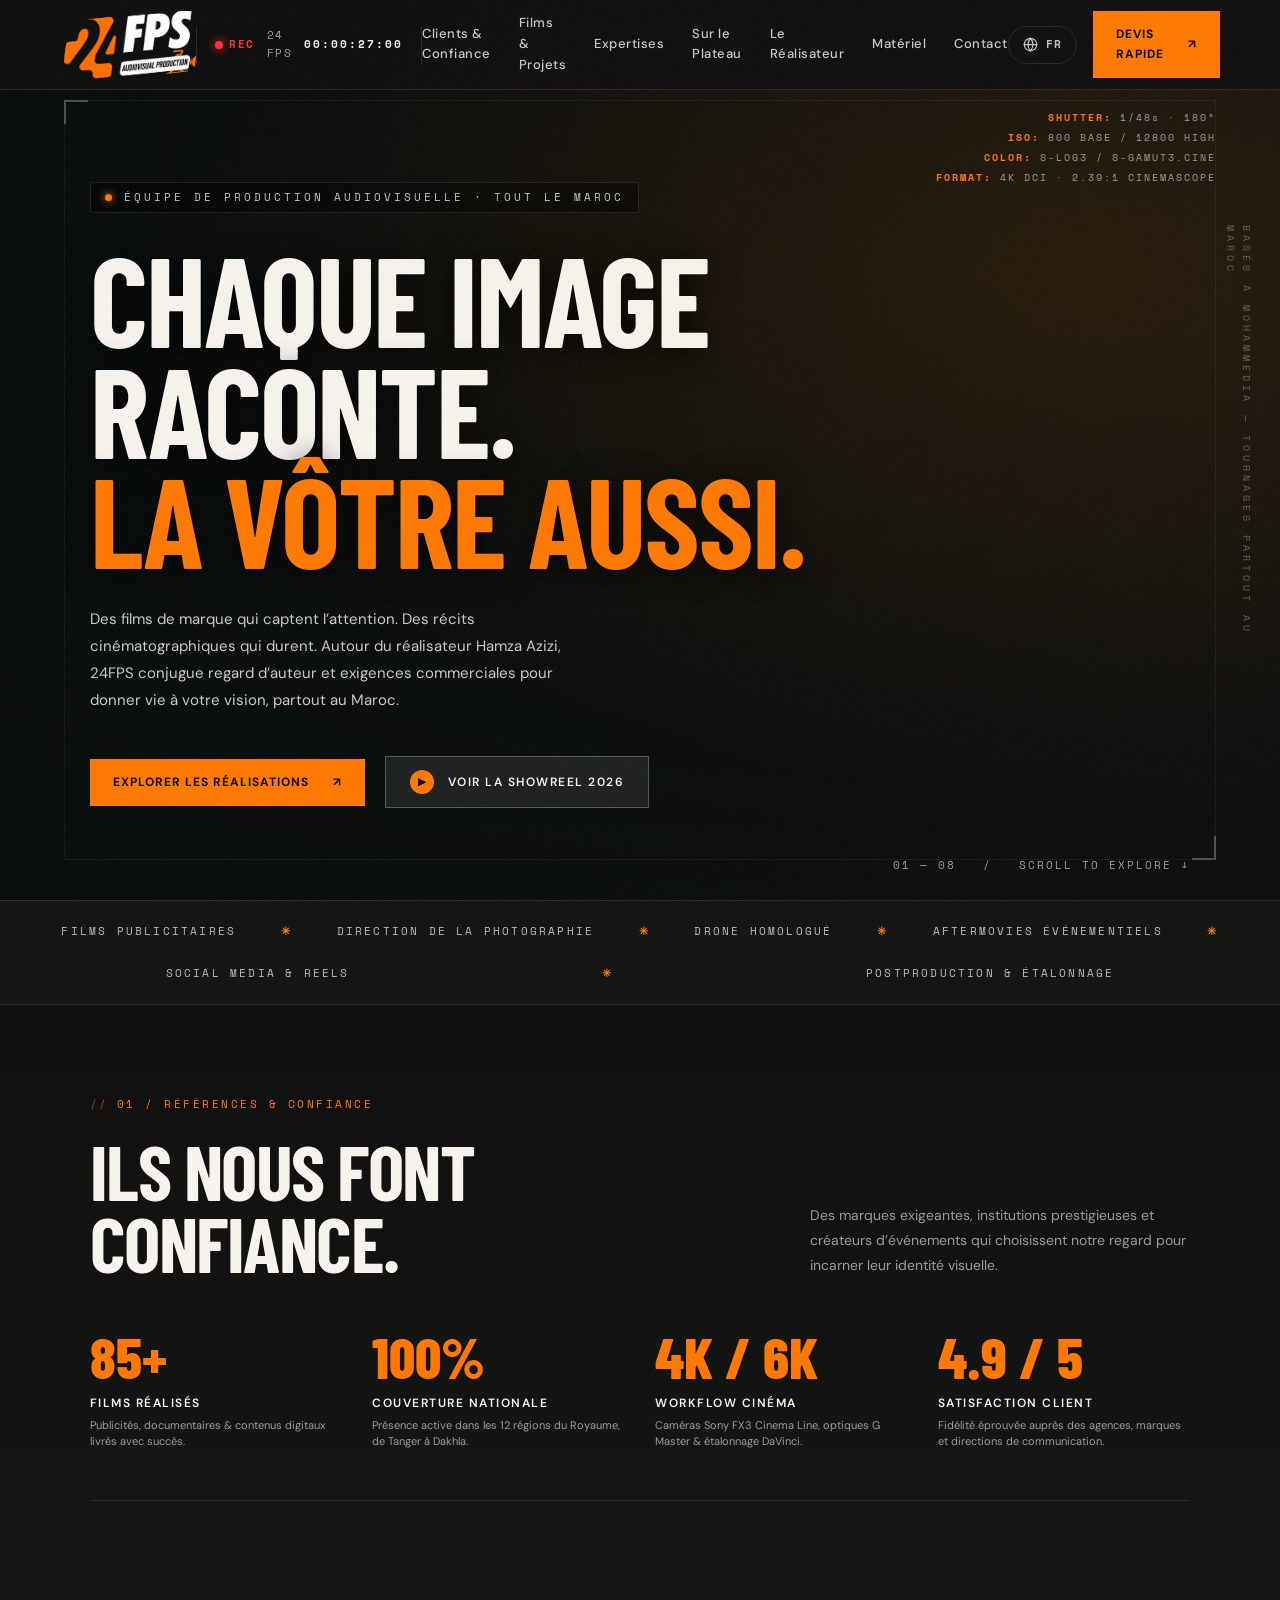
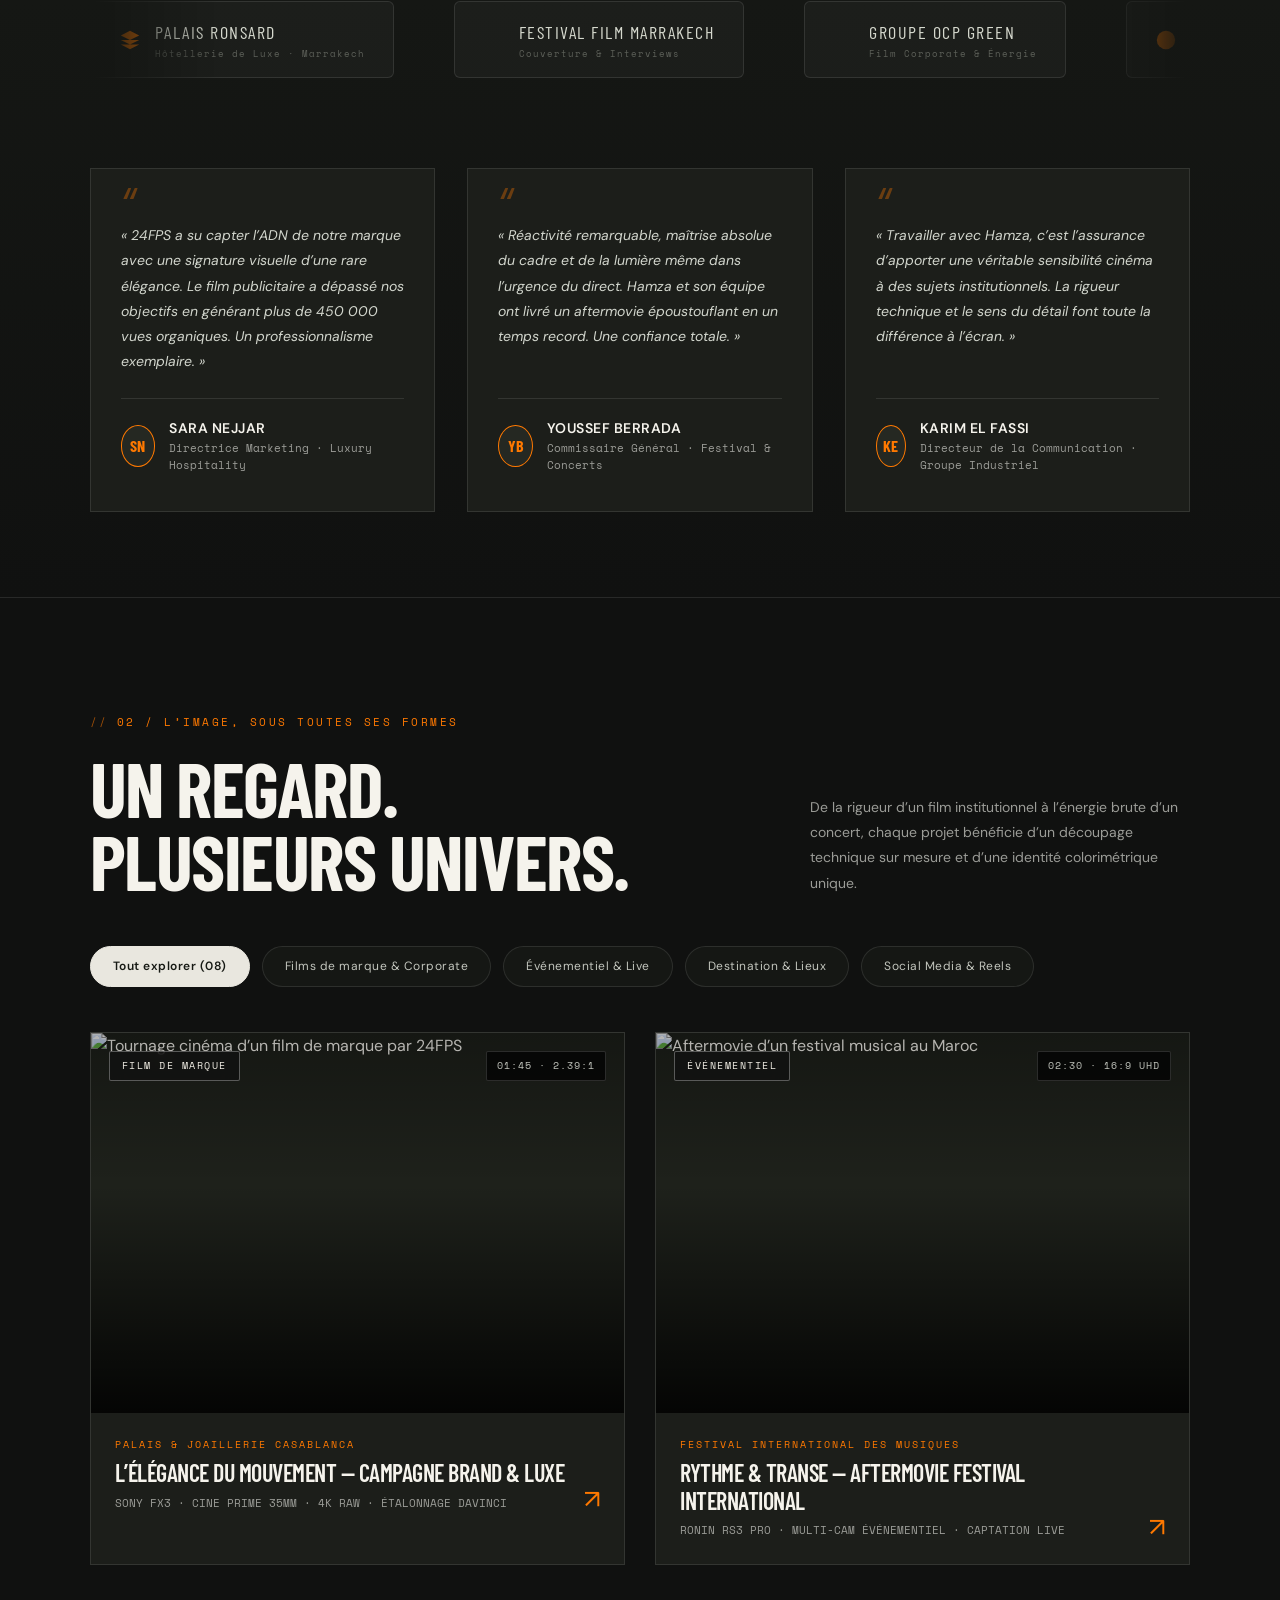
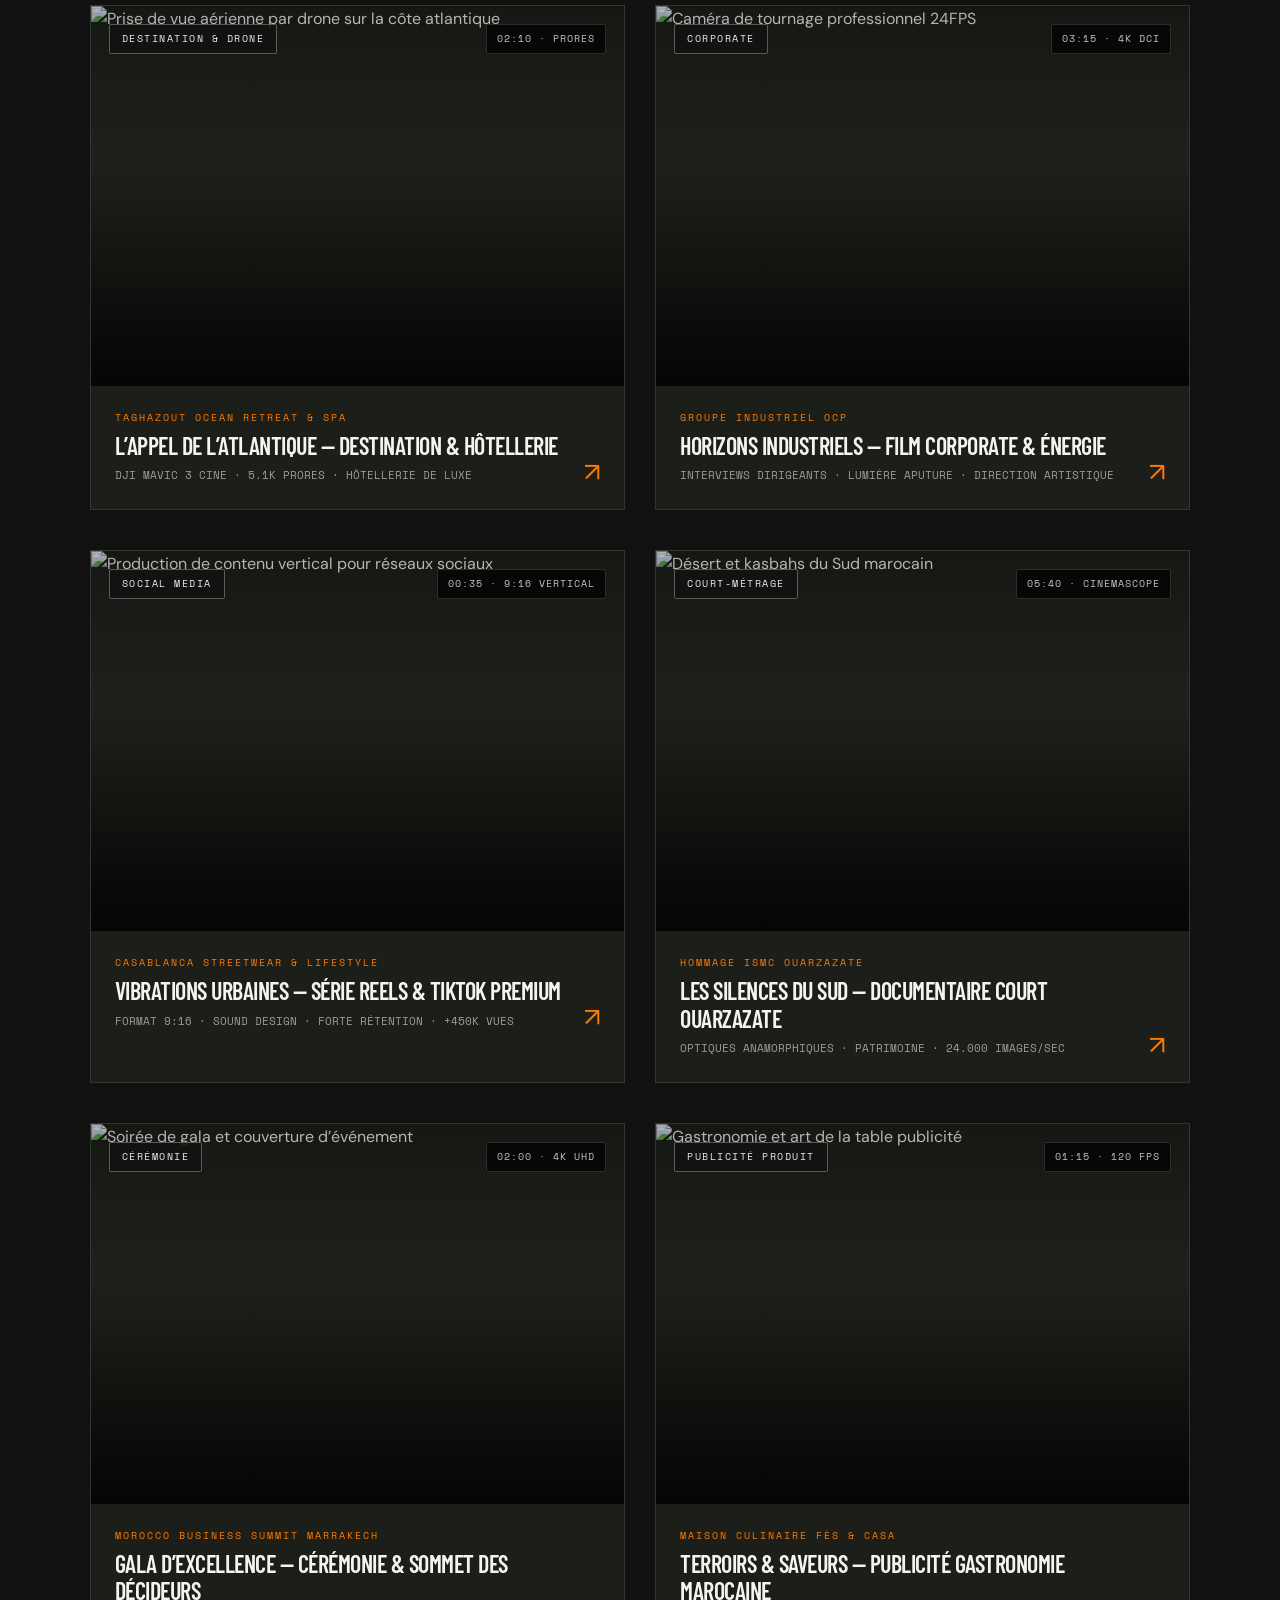
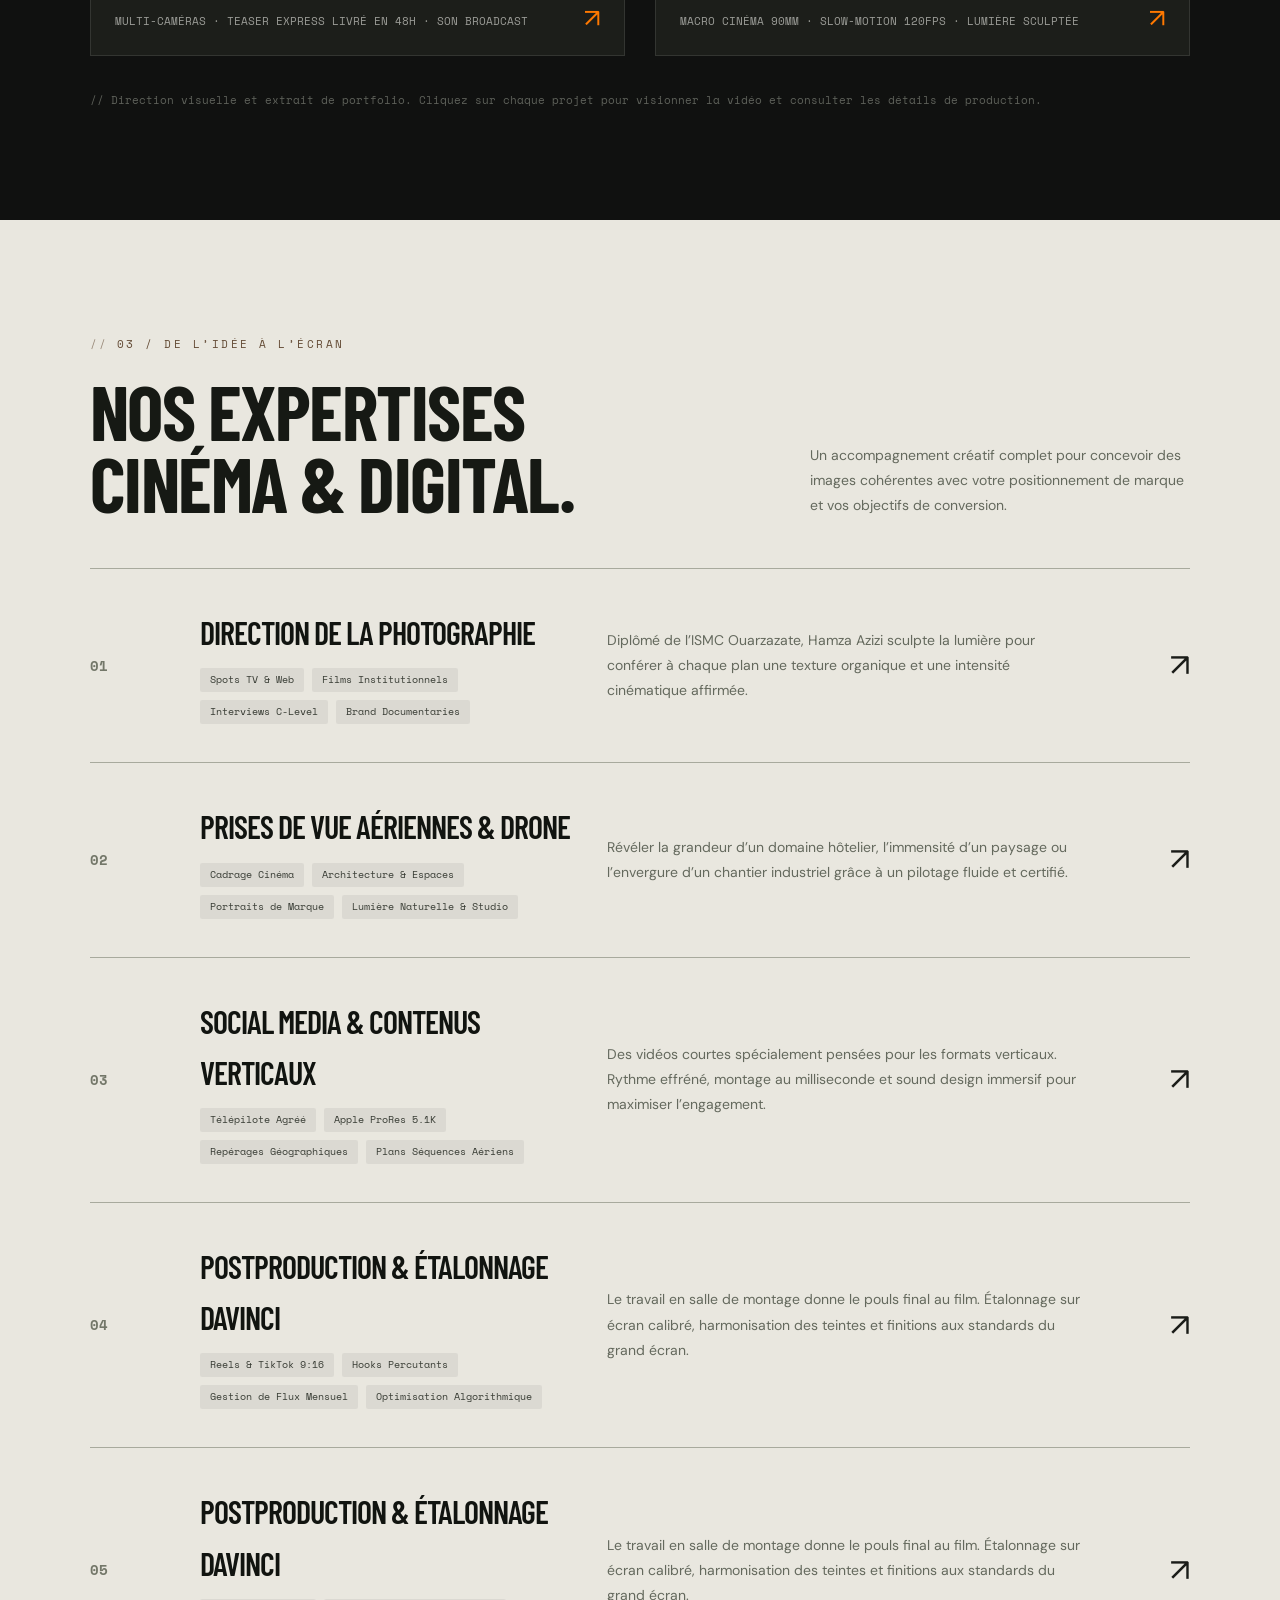
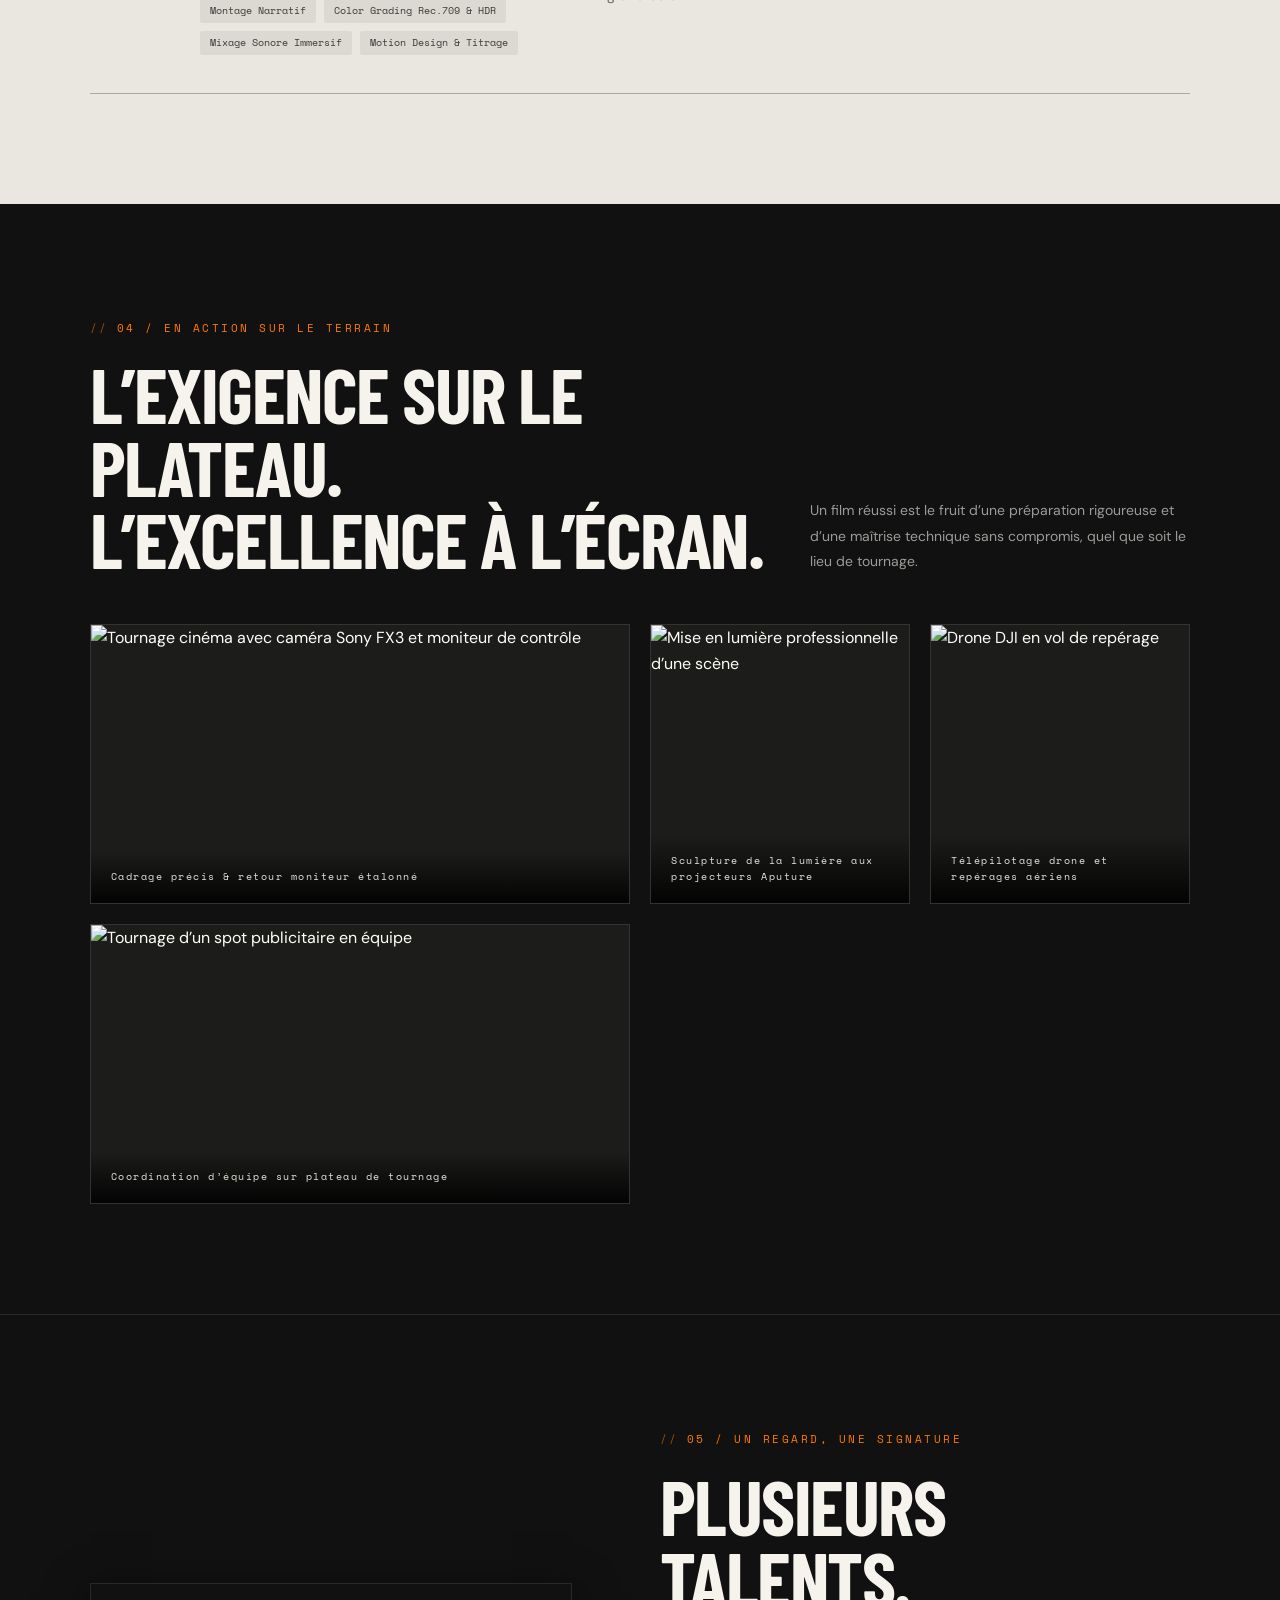
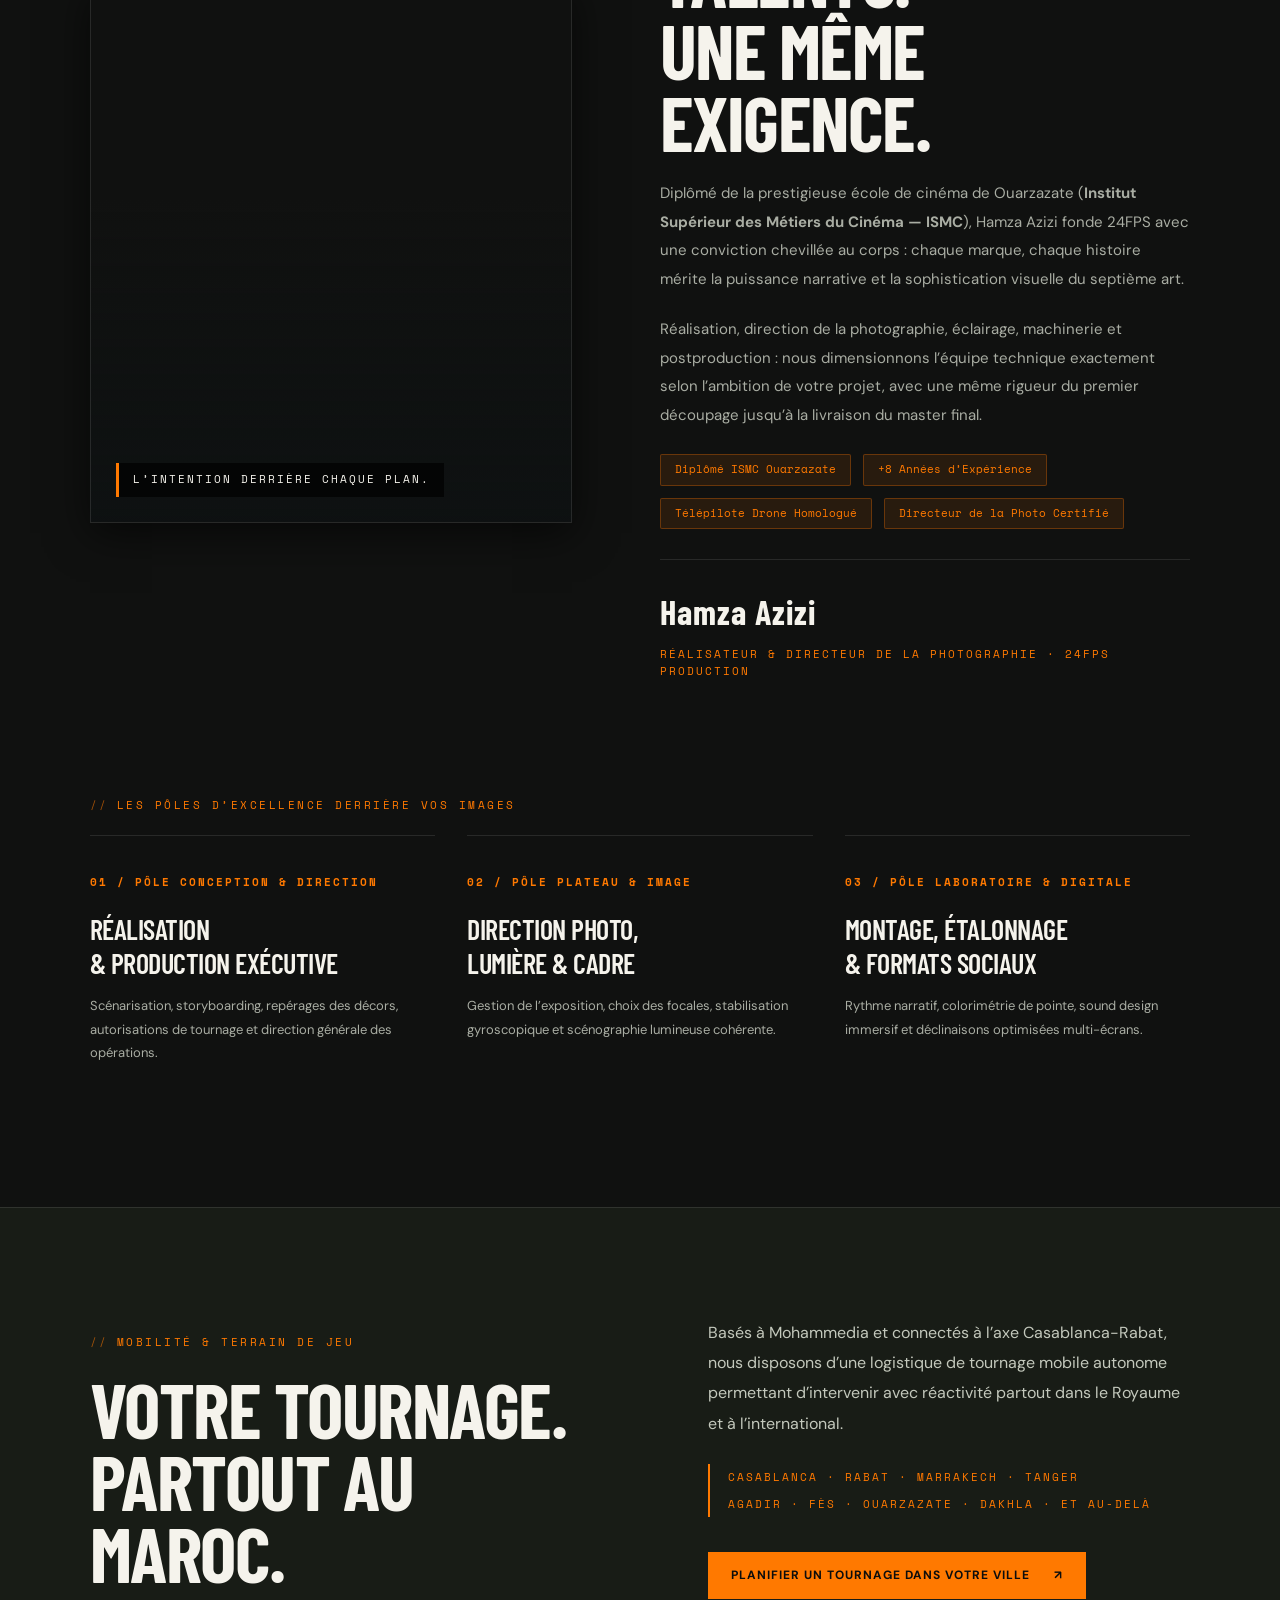
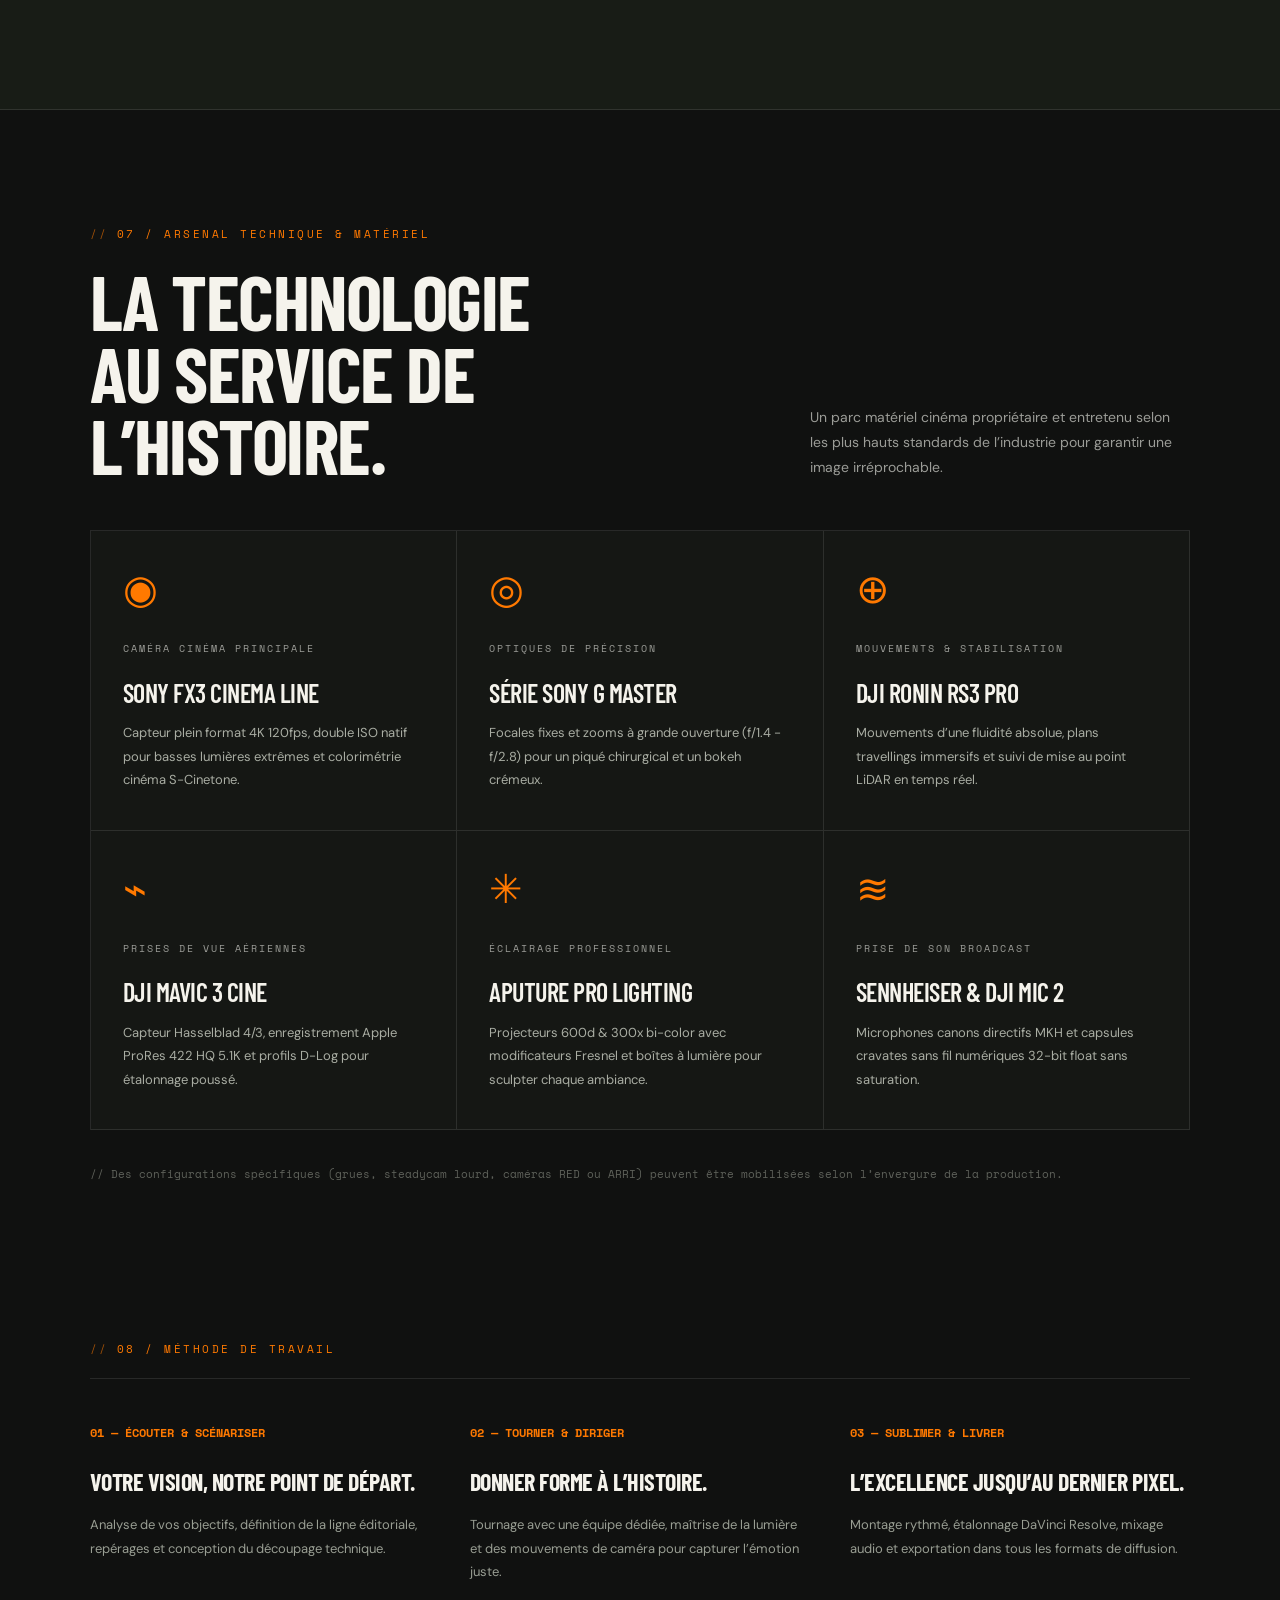
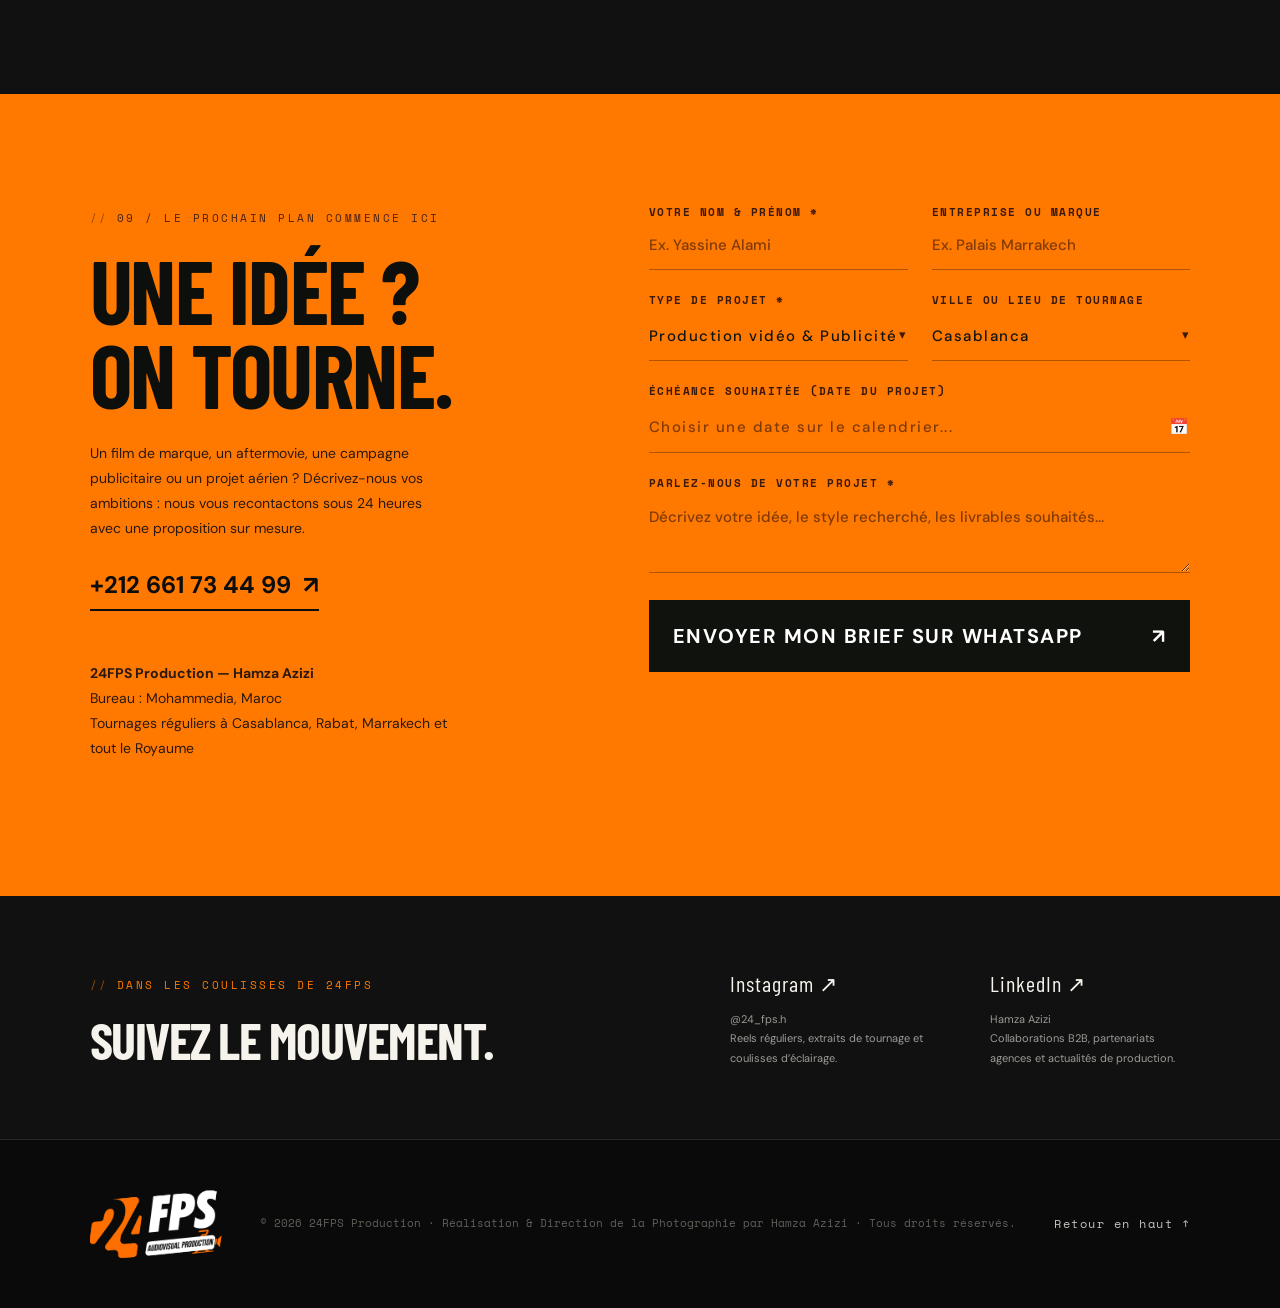
==== commit 7406d62b: "feat: replace sound icon with interactive FR/EN language switcher and remove brief note" ====
--- a/index.html
+++ b/index.html
@@ -85,10 +85,32 @@
 
     <!-- Header Actions -->
     <div class="nav-right">
-      <button class="sound-toggle" id="sound-toggle" type="button" aria-pressed="false" title="Activer les retours sonores">
-        🔇
-      </button>
-      <a class="cta orange" href="#contact">
+      <!-- Language Switcher -->
+      <div class="lang-switch-container" id="lang-switch-container">
+        <button class="lang-toggle-btn" id="lang-toggle-btn" type="button" aria-expanded="false" aria-haspopup="true" aria-label="Changer de langue / Change language" title="Langue / Language">
+          <svg class="lang-globe-icon" viewBox="0 0 24 24" fill="none" stroke="currentColor" stroke-width="2" stroke-linecap="round" stroke-linejoin="round" aria-hidden="true">
+            <circle cx="12" cy="12" r="10"></circle>
+            <line x1="2" y1="12" x2="22" y2="12"></line>
+            <path d="M12 2a15.3 15.3 0 0 1 4 10 15.3 15.3 0 0 1-4 10 15.3 15.3 0 0 1-4-10 15.3 15.3 0 0 1 4-10z"></path>
+          </svg>
+          <span class="lang-code-indicator" id="lang-code-indicator">FR</span>
+        </button>
+
+        <div class="lang-dropdown-menu" id="lang-dropdown-menu" role="menu">
+          <button type="button" class="lang-menu-item active" data-lang="fr" role="menuitem">
+            <span class="lang-flag">🇫🇷</span>
+            <span class="lang-title">Français</span>
+            <span class="lang-active-check">✓</span>
+          </button>
+          <button type="button" class="lang-menu-item" data-lang="en" role="menuitem">
+            <span class="lang-flag">🇬🇧</span>
+            <span class="lang-title">English</span>
+            <span class="lang-active-check">✓</span>
+          </button>
+        </div>
+      </div>
+
+      <a class="cta orange" href="#contact" id="nav-cta-btn">
         Devis rapide <span class="arrow">↗</span>
       </a>
       <button class="menu" aria-expanded="false" aria-controls="nav">
@@ -987,14 +1009,10 @@
           <textarea name="message" required placeholder="Décrivez votre idée, le style recherché, les livrables souhaités..."></textarea>
         </label>
 
-        <button type="submit">
+        <button type="submit" id="brief-submit-btn">
           <span>Envoyer mon brief sur WhatsApp</span>
           <span class="arrow">↗</span>
         </button>
-
-        <p class="form-note">
-          ℹ️ WhatsApp s’ouvrira instantanément avec votre brief structuré et prérempli. Vous conservez la possibilité de relire et modifier le texte avant l’envoi.
-        </p>
       </form>
     </section>
 
--- a/css/style.css
+++ b/css/style.css
@@ -277,24 +277,120 @@
   gap: 16px;
 }
 
-/* Audio FX toggle button */
-.sound-toggle {
+/* Language Switcher */
+.lang-switch-container {
+  position: relative;
+  user-select: none;
+}
+
+.lang-toggle-btn {
   background: transparent;
   border: 1px solid var(--surface-border);
   color: var(--grey-light);
-  width: 38px;
   height: 38px;
-  border-radius: 50%;
+  padding: 0 14px;
+  border-radius: 20px;
   display: inline-flex;
   align-items: center;
-  justify-content: center;
+  gap: 8px;
   cursor: pointer;
+  font-family: var(--font-mono);
+  font-size: 11px;
+  letter-spacing: 1px;
+  font-weight: 700;
   transition: all var(--transition-fast);
 }
 
-.sound-toggle:hover {
+.lang-toggle-btn:hover,
+.lang-switch-container.open .lang-toggle-btn {
   border-color: var(--orange);
   color: var(--orange);
+}
+
+.lang-globe-icon {
+  width: 15px;
+  height: 15px;
+  flex-shrink: 0;
+}
+
+.lang-dropdown-menu {
+  position: absolute;
+  top: calc(100% + 8px);
+  right: 0;
+  min-width: 145px;
+  background: #141613;
+  border: 1px solid rgba(255, 121, 0, 0.4);
+  box-shadow: 0 16px 40px rgba(0, 0, 0, 0.65);
+  border-radius: 6px;
+  padding: 6px;
+  z-index: 120;
+  opacity: 0;
+  visibility: hidden;
+  transform: translateY(-8px);
+  transition: opacity 0.25s ease, transform 0.25s var(--ease-cinema), visibility 0.25s;
+}
+
+.lang-switch-container.open .lang-dropdown-menu {
+  opacity: 1;
+  visibility: visible;
+  transform: translateY(0);
+}
+
+.lang-menu-item {
+  display: flex;
+  align-items: center;
+  gap: 10px;
+  width: 100%;
+  padding: 10px 14px;
+  background: transparent;
+  border: none;
+  color: #f5f3ec;
+  font-family: var(--font-body);
+  font-size: 13px;
+  font-weight: 500;
+  cursor: pointer;
+  text-align: left;
+  border-radius: 4px;
+  transition: all var(--transition-fast);
+}
+
+.lang-menu-item:hover {
+  background: var(--orange);
+  color: #0c0d0c;
+  font-weight: 600;
+}
+
+.lang-menu-item.active {
+  background: rgba(255, 121, 0, 0.15);
+  color: var(--orange);
+  font-weight: 600;
+}
+
+.lang-menu-item.active:hover {
+  background: var(--orange);
+  color: #0c0d0c;
+}
+
+.lang-flag {
+  font-size: 15px;
+}
+
+.lang-title {
+  flex: 1;
+}
+
+.lang-active-check {
+  font-size: 12px;
+  opacity: 0;
+  color: var(--orange);
+}
+
+.lang-menu-item.active .lang-active-check {
+  opacity: 1;
+}
+
+.lang-menu-item:hover .lang-active-check {
+  color: #0c0d0c;
 }
 
 /* CTA Buttons */
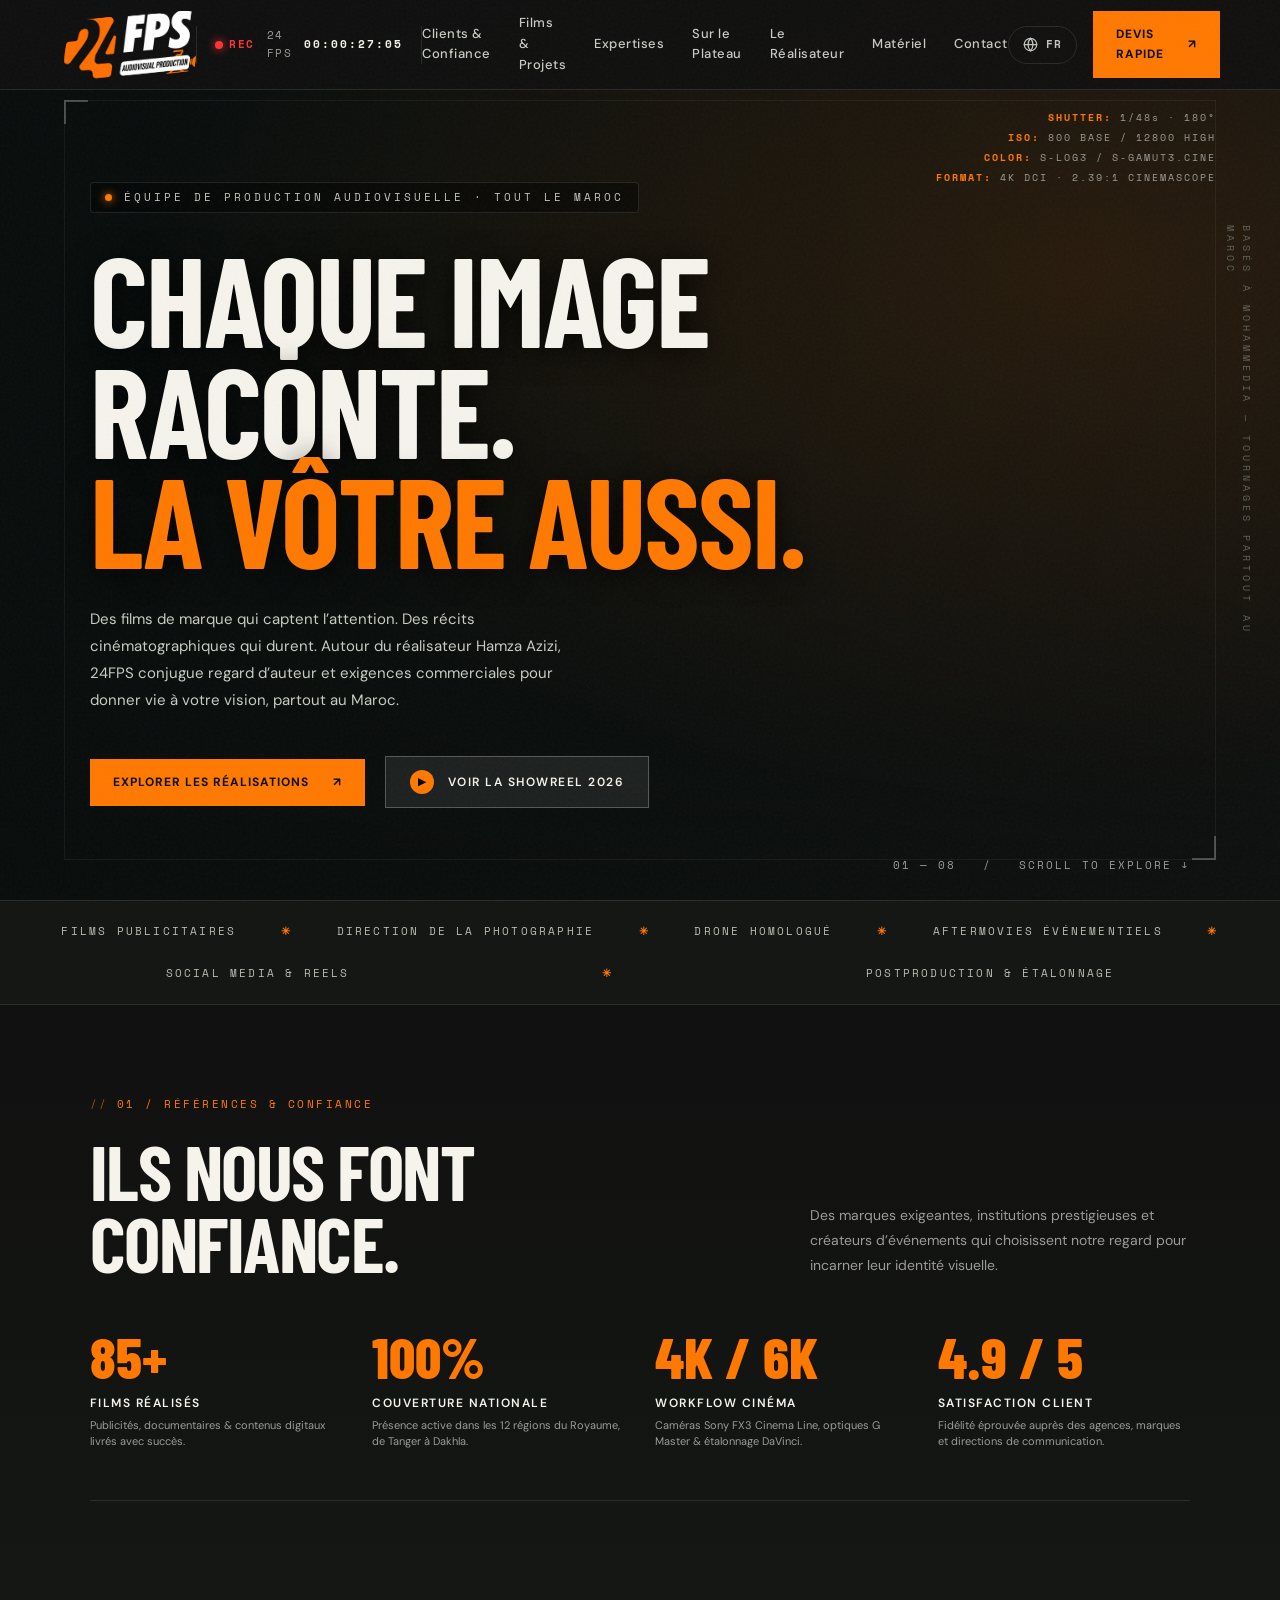
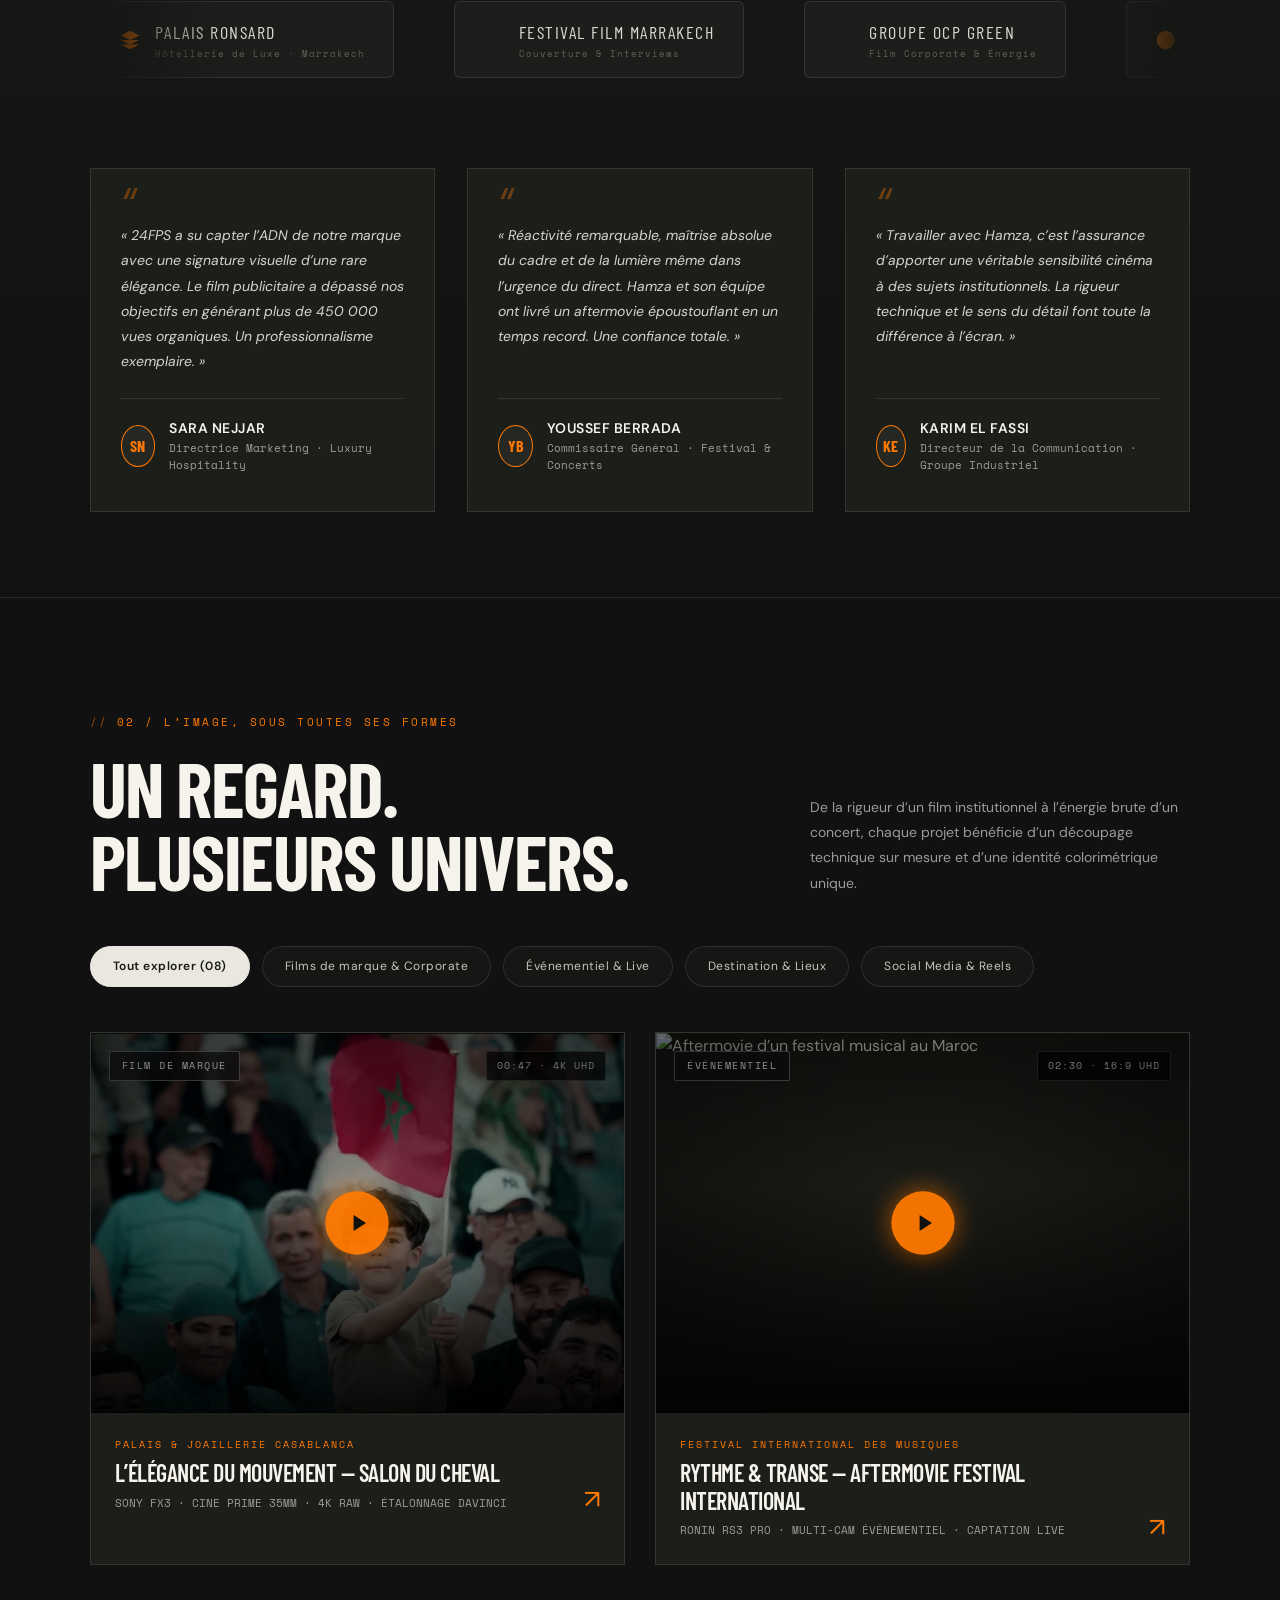
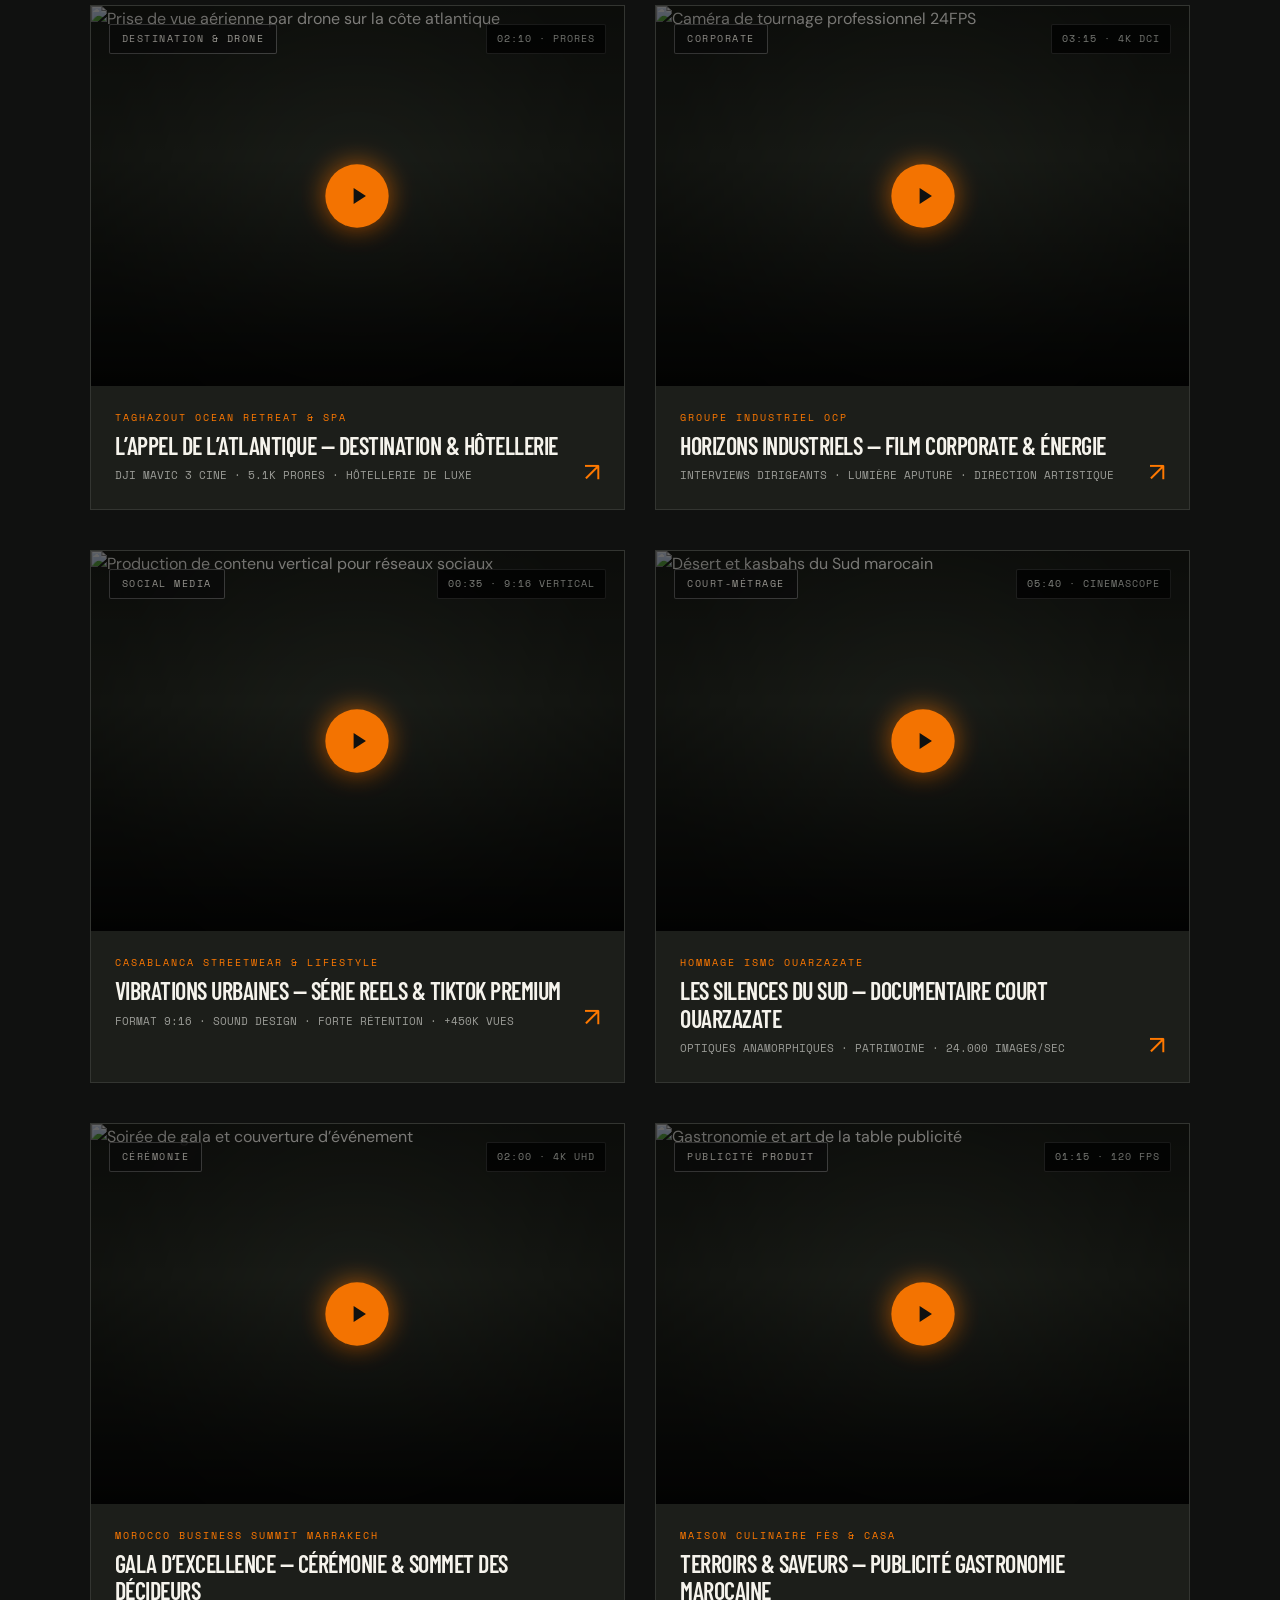
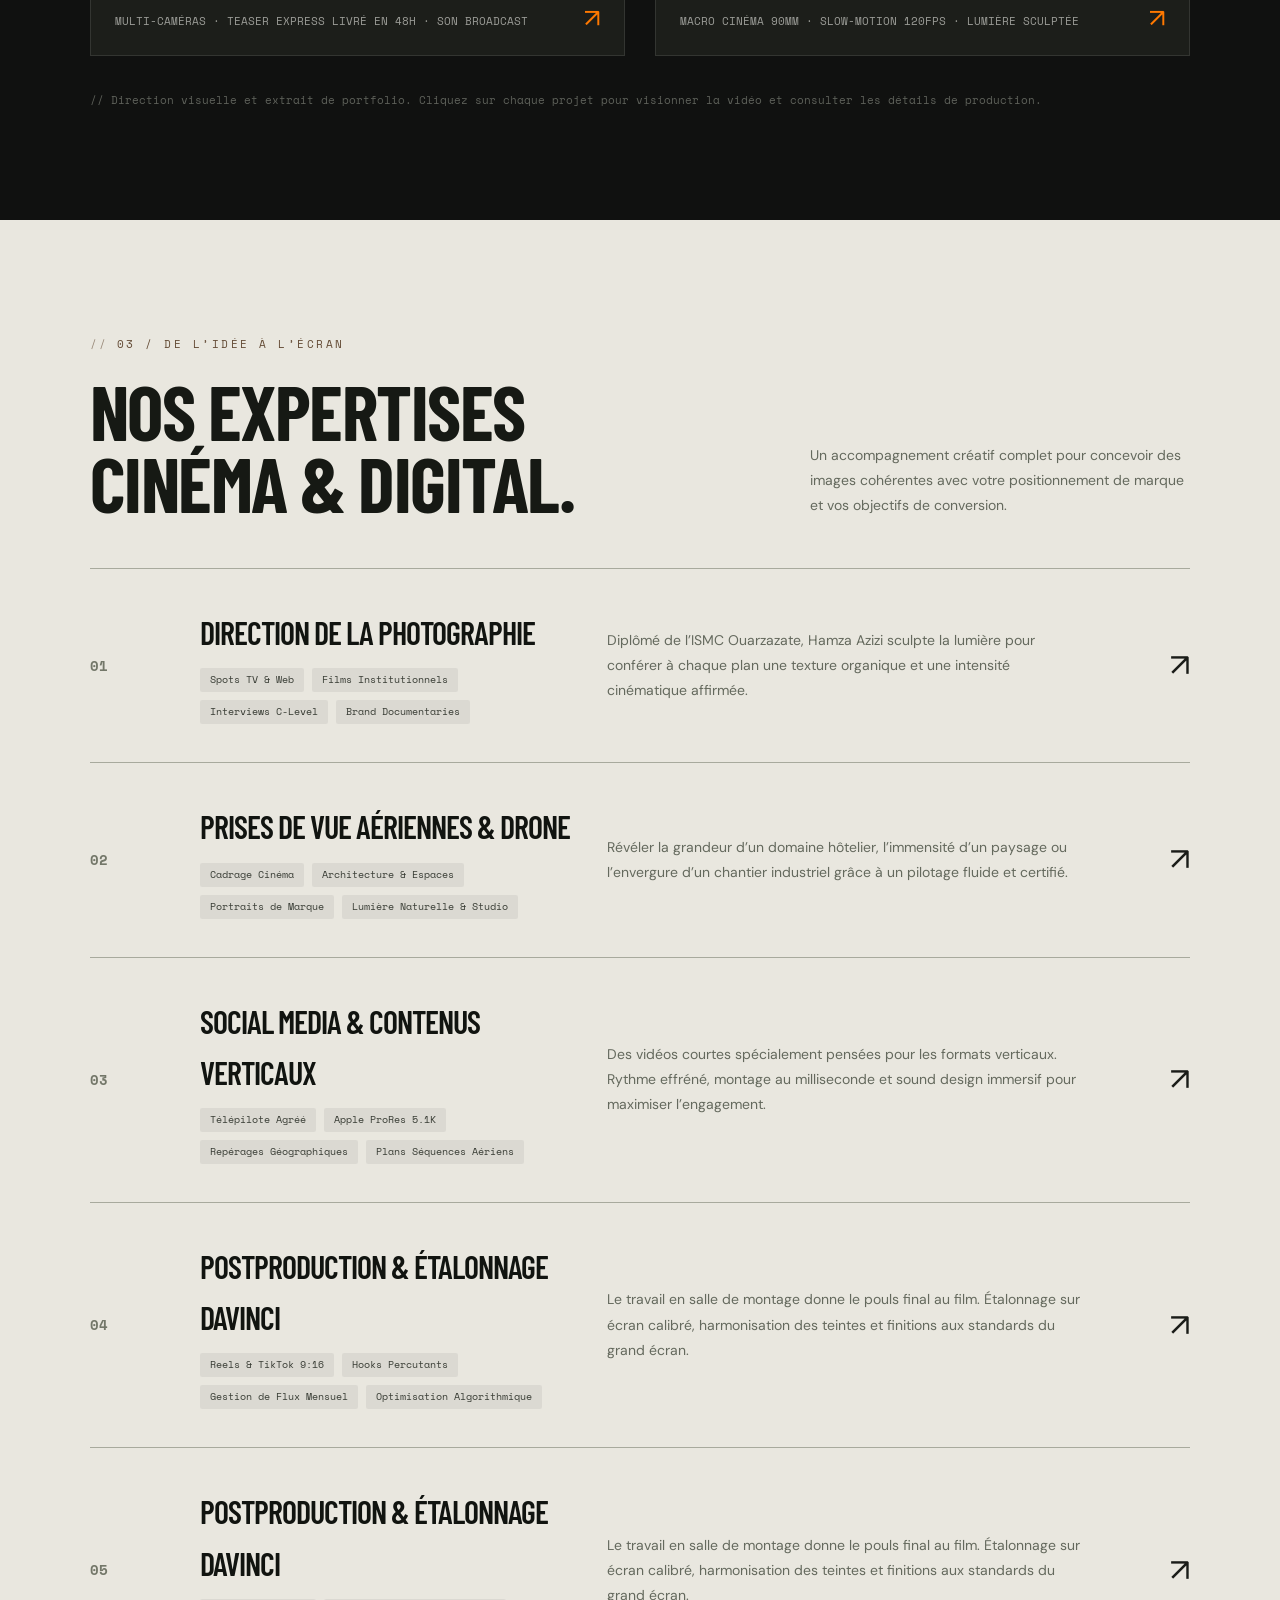
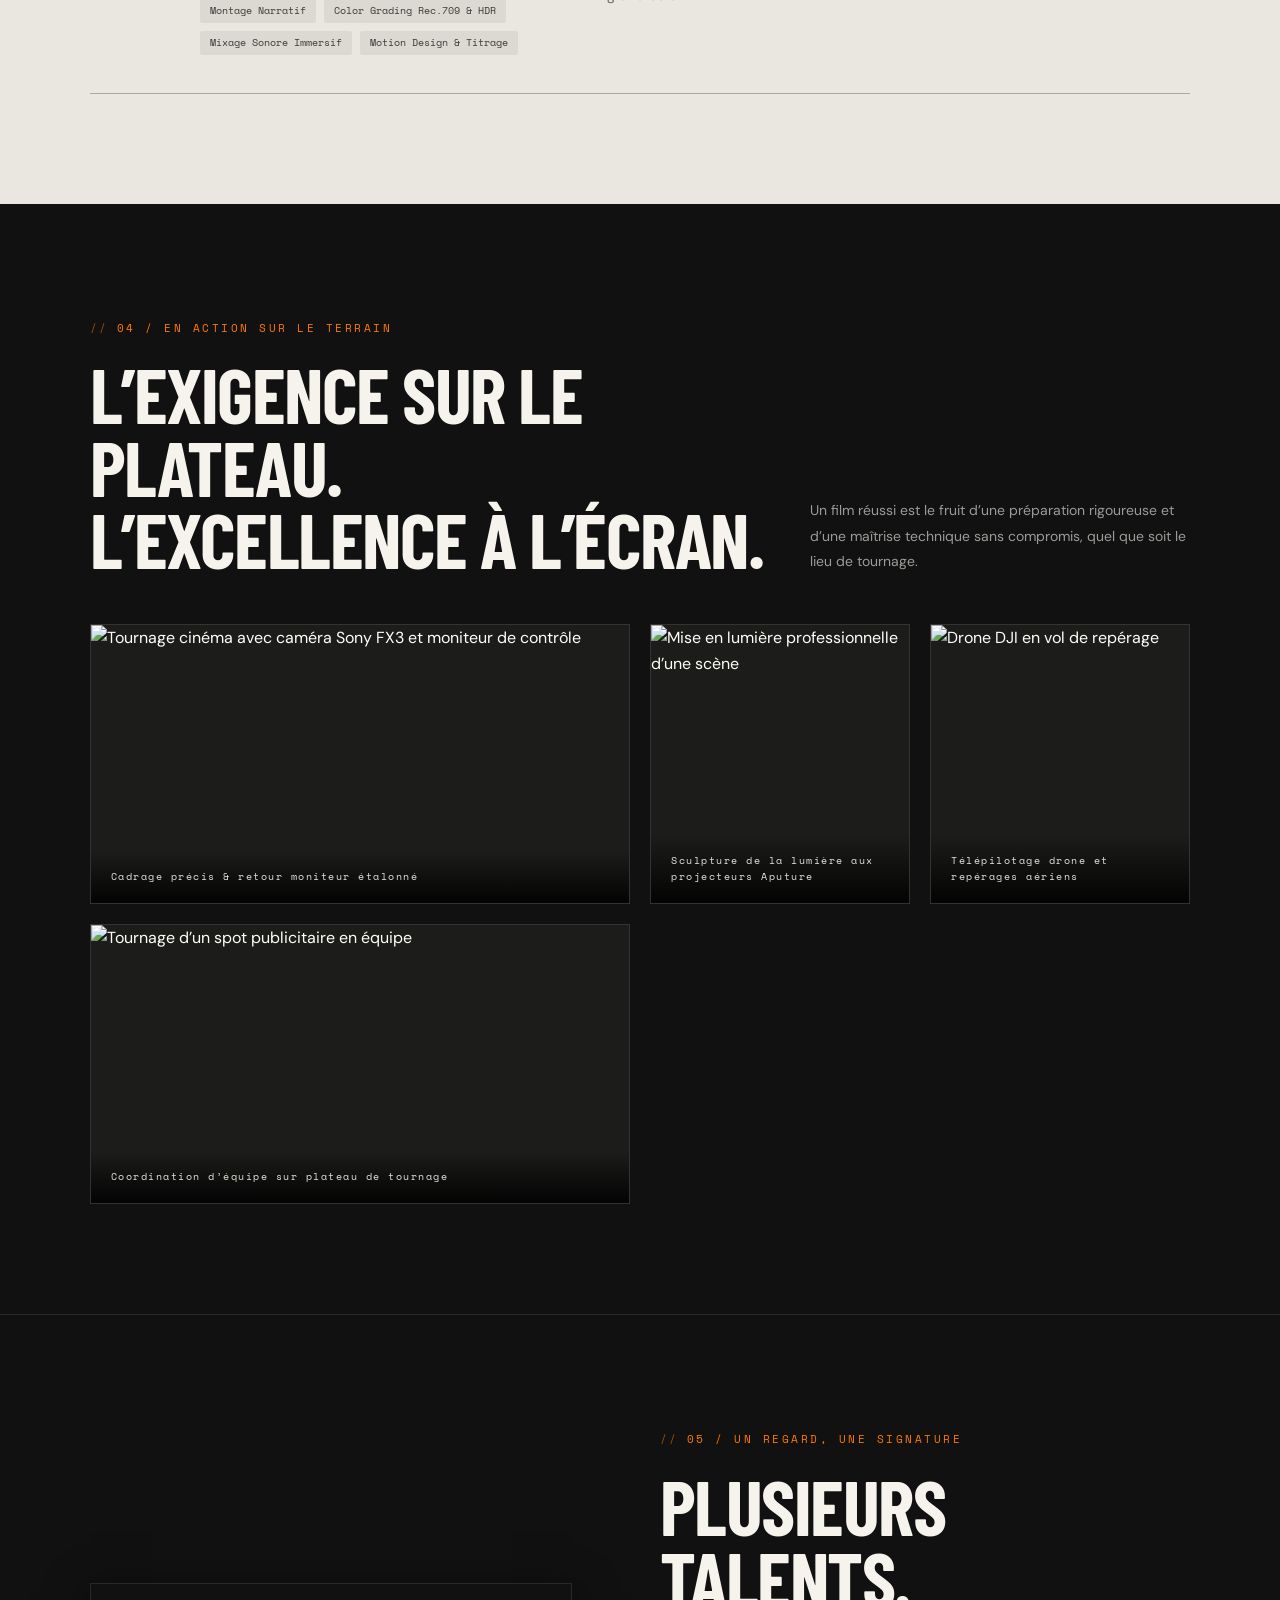
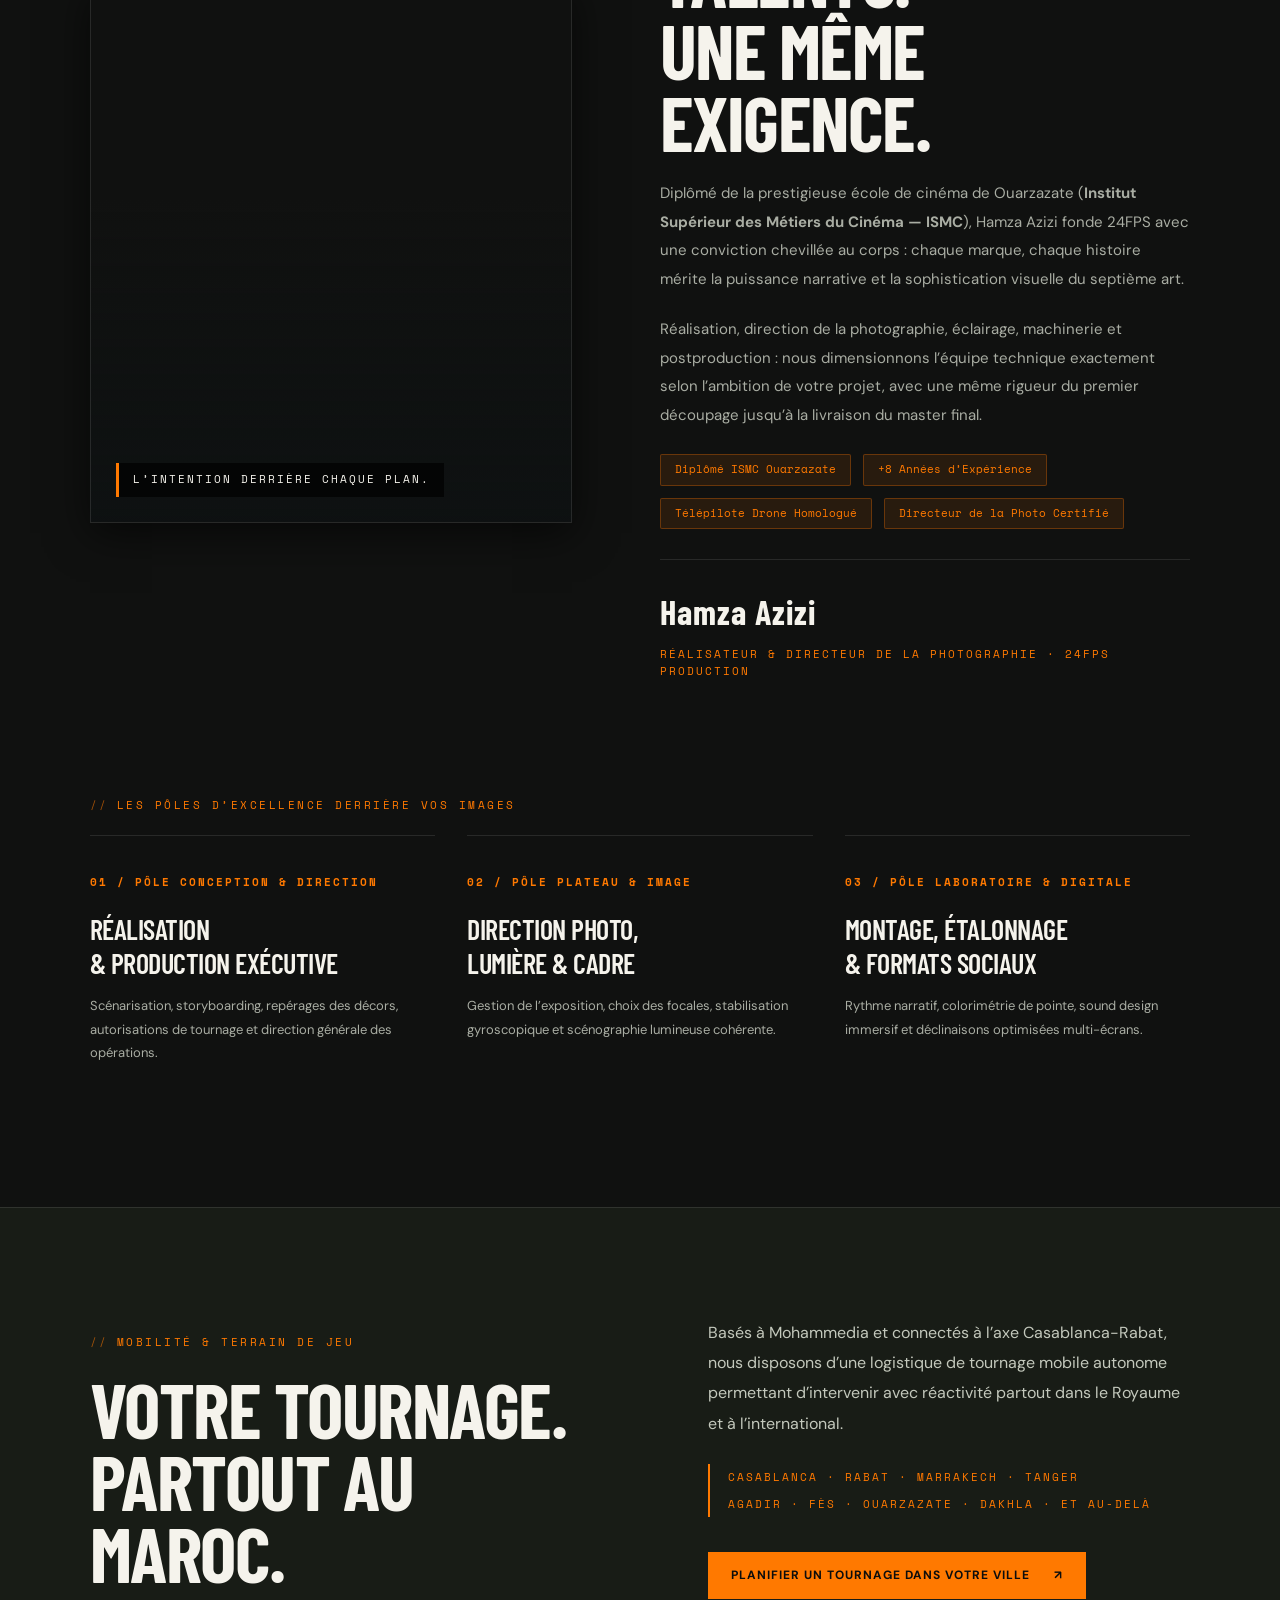
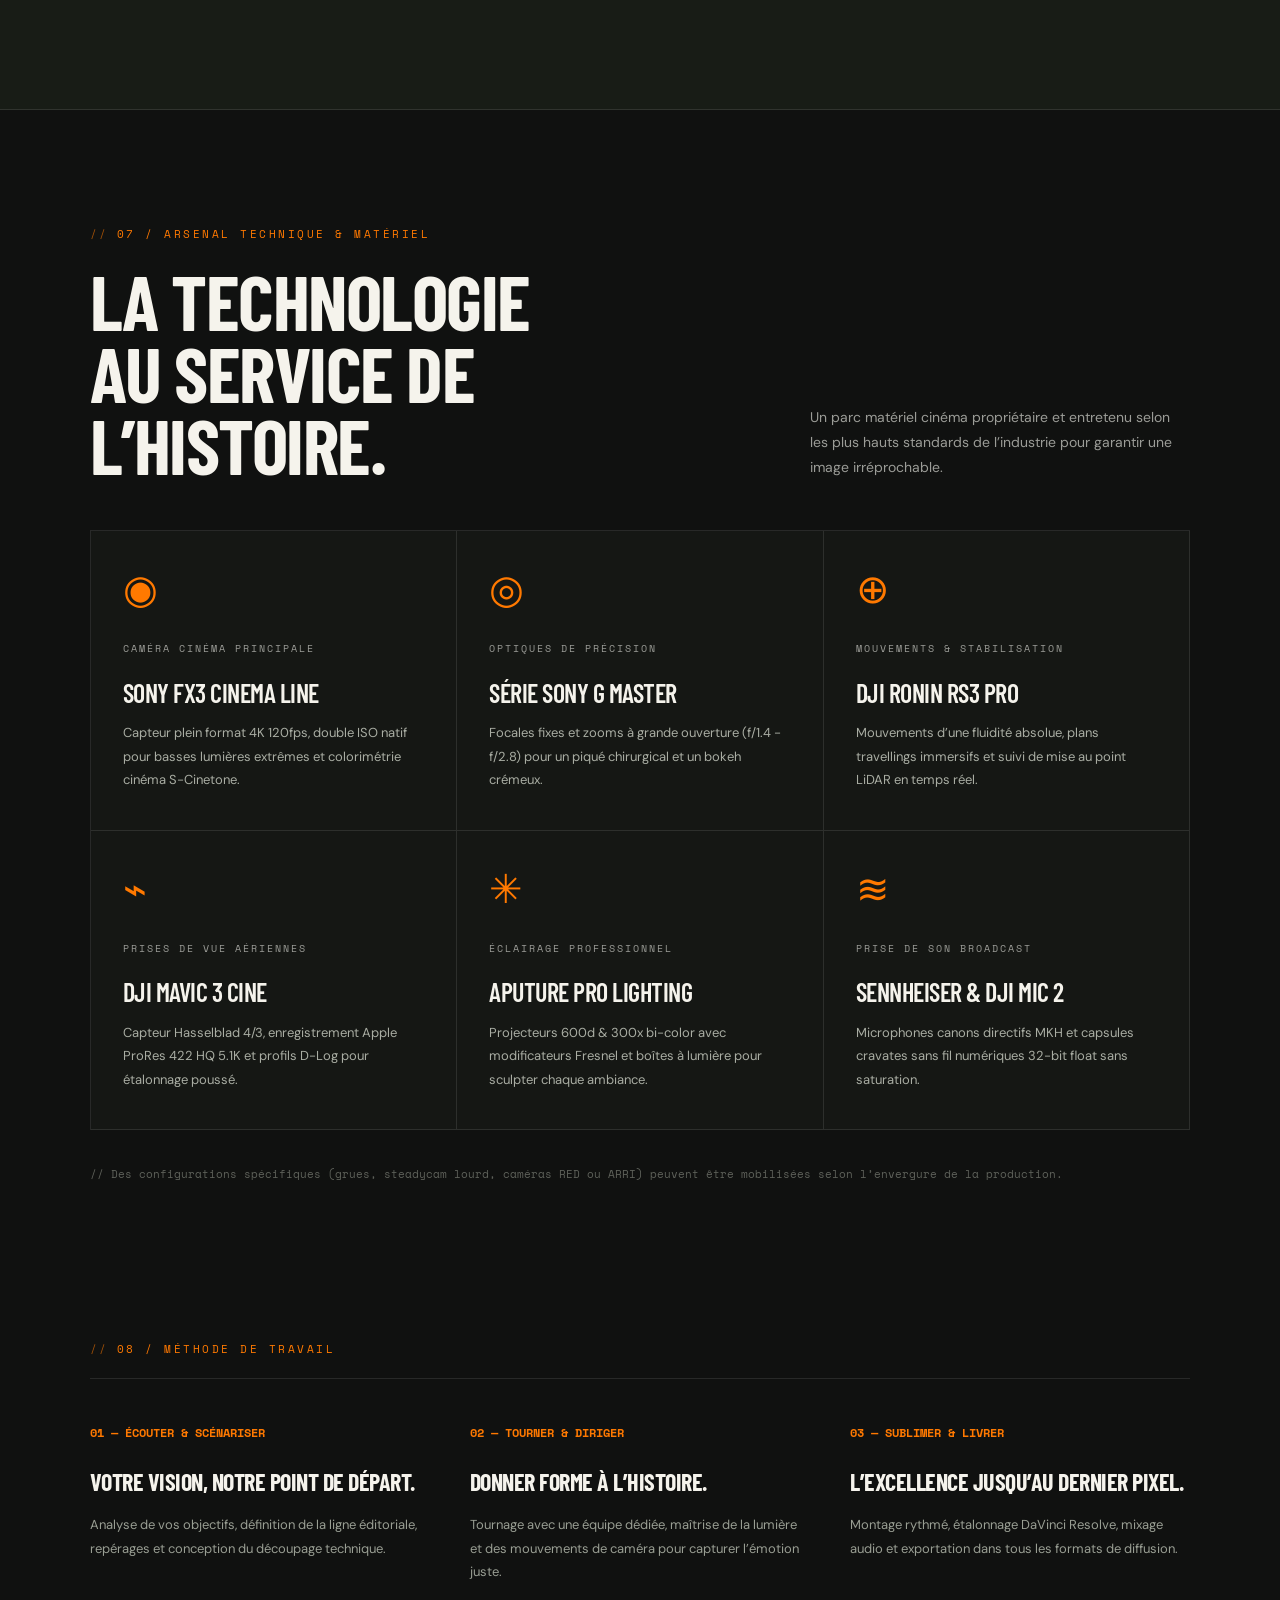
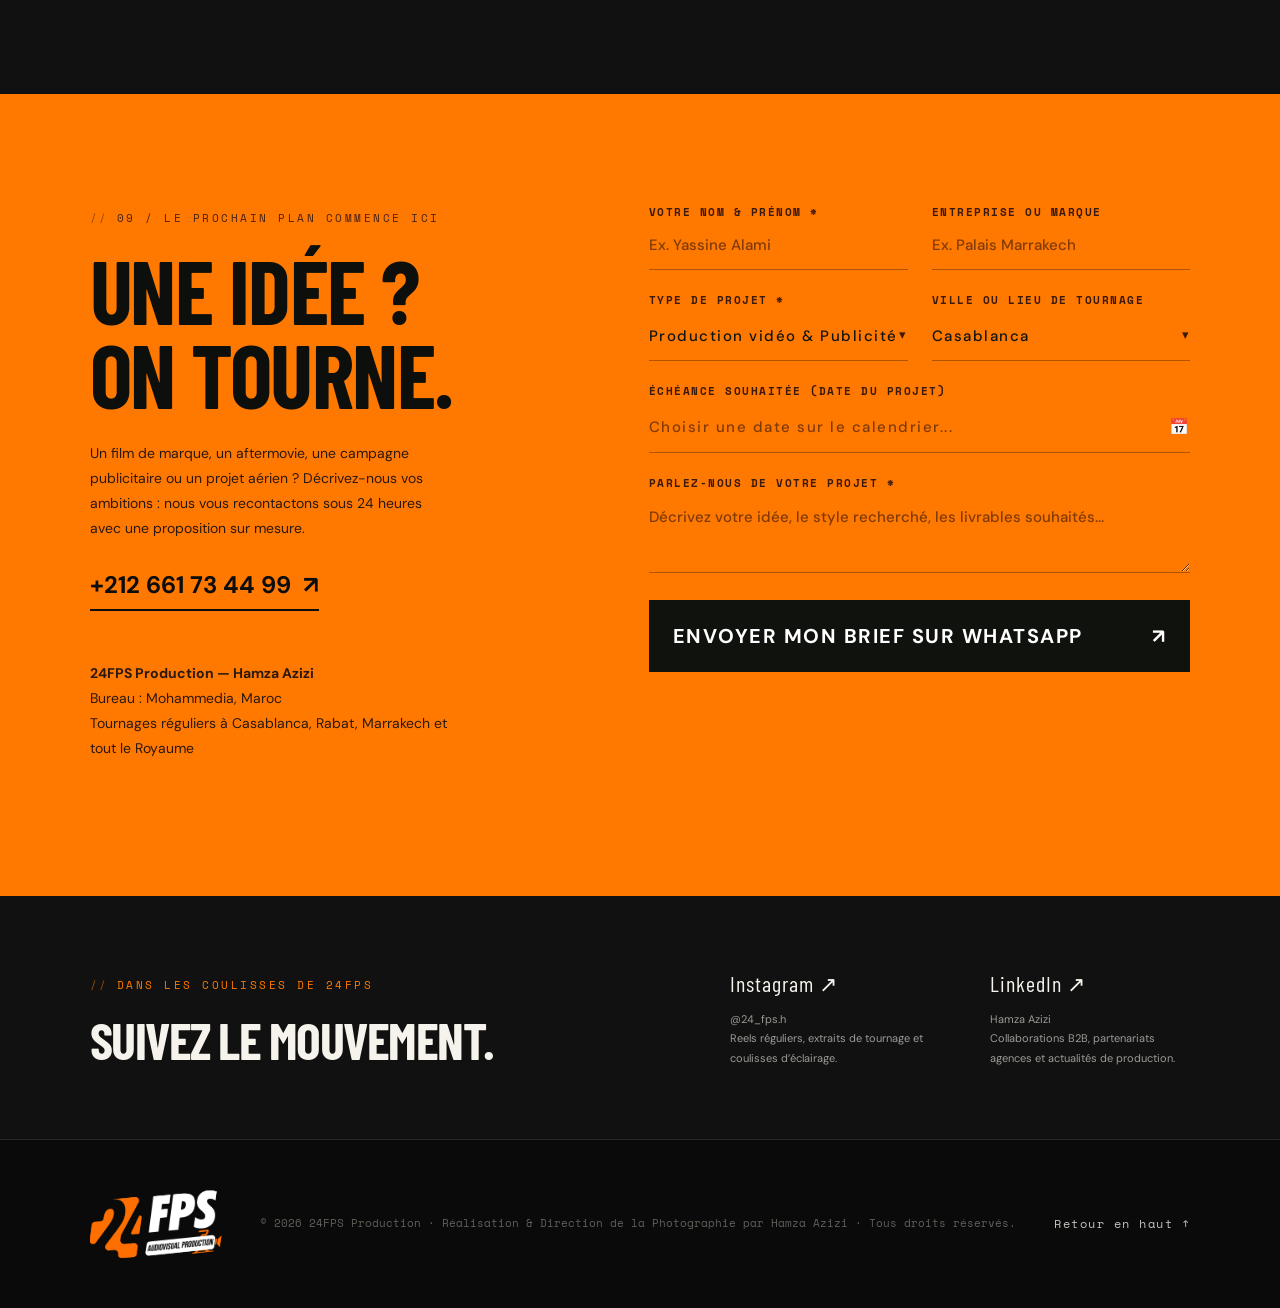
==== commit 59528e2c: "feat: embed Salon du Cheval video in Elegance of Motion section with fast facade player, tempting co" ====
--- a/index.html
+++ b/index.html
@@ -20,6 +20,14 @@
   <meta name="twitter:title" content="24FPS Production — Réalisateur & Directeur de la Photographie">
   <meta name="twitter:description" content="Films publicitaires, documentaires et direction de l’image partout au Maroc.">
   <meta name="theme-color" content="#101110">
+
+  <!-- High Performance Video Preconnects & Asset Preload -->
+  <link rel="preconnect" href="https://www.youtube-nocookie.com">
+  <link rel="preconnect" href="https://www.youtube.com">
+  <link rel="preconnect" href="https://i.ytimg.com">
+  <link rel="dns-prefetch" href="https://www.youtube-nocookie.com">
+  <link rel="dns-prefetch" href="https://www.youtube.com">
+  <link rel="preload" as="image" href="assets/elegance-motion-cover.webp" type="image/webp">
 
   <!-- Favicon -->
   <link rel="icon" type="image/png" href="assets/24fps-logo.png">
@@ -361,14 +369,21 @@
         <div class="projects">
           <!-- Project 1 -->
           <article class="project" data-type="brand" data-id="brand-1">
-            <div class="picture">
-              <img src="https://images.unsplash.com/photo-1485846234645-a62644f84728?auto=format&fit=crop&w=1200&q=85" alt="Tournage cinéma d’un film de marque par 24FPS" loading="lazy">
+            <div class="picture" id="picture-brand-1">
+              <picture>
+                <source srcset="assets/elegance-motion-cover.webp" type="image/webp">
+                <img src="assets/elegance-motion-cover.jpg" alt="L’Élégance du Mouvement — Salon du Cheval El Jadida par 24FPS" loading="eager" fetchpriority="high" width="1280" height="650">
+              </picture>
               <div class="picture-badges">
                 <span class="tag">FILM DE MARQUE</span>
-                <span class="duration-tag">01:45 · 2.39:1</span>
+                <span class="duration-tag">00:47 · 4K UHD</span>
               </div>
               <div class="play-hover-overlay">
-                <span class="play-action-btn">▶</span>
+                <button type="button" class="play-action-btn" aria-label="Lancer la vidéo L’Élégance du Mouvement" title="Regarder la vidéo (00:47)">
+                  <svg viewBox="0 0 24 24" fill="currentColor" width="22" height="22" aria-hidden="true">
+                    <polygon points="6 3 20 12 6 21 6 3"></polygon>
+                  </svg>
+                </button>
               </div>
             </div>
             <div class="project-info">
@@ -390,7 +405,11 @@
                 <span class="duration-tag">02:30 · 16:9 UHD</span>
               </div>
               <div class="play-hover-overlay">
-                <span class="play-action-btn">▶</span>
+                <button type="button" class="play-action-btn" aria-label="Lancer la vidéo" title="Regarder la vidéo">
+                  <svg viewBox="0 0 24 24" fill="currentColor" width="22" height="22" aria-hidden="true">
+                    <polygon points="6 3 20 12 6 21 6 3"></polygon>
+                  </svg>
+                </button>
               </div>
             </div>
             <div class="project-info">
@@ -412,7 +431,11 @@
                 <span class="duration-tag">02:10 · PRORES</span>
               </div>
               <div class="play-hover-overlay">
-                <span class="play-action-btn">▶</span>
+                <button type="button" class="play-action-btn" aria-label="Lancer la vidéo" title="Regarder la vidéo">
+                  <svg viewBox="0 0 24 24" fill="currentColor" width="22" height="22" aria-hidden="true">
+                    <polygon points="6 3 20 12 6 21 6 3"></polygon>
+                  </svg>
+                </button>
               </div>
             </div>
             <div class="project-info">
@@ -434,7 +457,11 @@
                 <span class="duration-tag">03:15 · 4K DCI</span>
               </div>
               <div class="play-hover-overlay">
-                <span class="play-action-btn">▶</span>
+                <button type="button" class="play-action-btn" aria-label="Lancer la vidéo" title="Regarder la vidéo">
+                  <svg viewBox="0 0 24 24" fill="currentColor" width="22" height="22" aria-hidden="true">
+                    <polygon points="6 3 20 12 6 21 6 3"></polygon>
+                  </svg>
+                </button>
               </div>
             </div>
             <div class="project-info">
@@ -456,7 +483,11 @@
                 <span class="duration-tag">00:35 · 9:16 VERTICAL</span>
               </div>
               <div class="play-hover-overlay">
-                <span class="play-action-btn">▶</span>
+                <button type="button" class="play-action-btn" aria-label="Lancer la vidéo" title="Regarder la vidéo">
+                  <svg viewBox="0 0 24 24" fill="currentColor" width="22" height="22" aria-hidden="true">
+                    <polygon points="6 3 20 12 6 21 6 3"></polygon>
+                  </svg>
+                </button>
               </div>
             </div>
             <div class="project-info">
@@ -478,7 +509,11 @@
                 <span class="duration-tag">05:40 · CINEMASCOPE</span>
               </div>
               <div class="play-hover-overlay">
-                <span class="play-action-btn">▶</span>
+                <button type="button" class="play-action-btn" aria-label="Lancer la vidéo" title="Regarder la vidéo">
+                  <svg viewBox="0 0 24 24" fill="currentColor" width="22" height="22" aria-hidden="true">
+                    <polygon points="6 3 20 12 6 21 6 3"></polygon>
+                  </svg>
+                </button>
               </div>
             </div>
             <div class="project-info">
@@ -500,7 +535,11 @@
                 <span class="duration-tag">02:00 · 4K UHD</span>
               </div>
               <div class="play-hover-overlay">
-                <span class="play-action-btn">▶</span>
+                <button type="button" class="play-action-btn" aria-label="Lancer la vidéo" title="Regarder la vidéo">
+                  <svg viewBox="0 0 24 24" fill="currentColor" width="22" height="22" aria-hidden="true">
+                    <polygon points="6 3 20 12 6 21 6 3"></polygon>
+                  </svg>
+                </button>
               </div>
             </div>
             <div class="project-info">
@@ -522,7 +561,11 @@
                 <span class="duration-tag">01:15 · 120 FPS</span>
               </div>
               <div class="play-hover-overlay">
-                <span class="play-action-btn">▶</span>
+                <button type="button" class="play-action-btn" aria-label="Lancer la vidéo" title="Regarder la vidéo">
+                  <svg viewBox="0 0 24 24" fill="currentColor" width="22" height="22" aria-hidden="true">
+                    <polygon points="6 3 20 12 6 21 6 3"></polygon>
+                  </svg>
+                </button>
               </div>
             </div>
             <div class="project-info">
--- a/css/style.css
+++ b/css/style.css
@@ -1030,34 +1030,139 @@
   align-items: center;
   justify-content: center;
   z-index: 3;
-  opacity: 0;
-  background: rgba(0, 0, 0, 0.35);
-  backdrop-filter: blur(2px);
-  transition: opacity 0.3s ease;
+  opacity: 0.95;
+  background: radial-gradient(circle at center, rgba(0, 0, 0, 0.1) 0%, rgba(0, 0, 0, 0.45) 80%);
+  transition: opacity 0.3s ease, background 0.3s ease;
+  pointer-events: auto;
 }
 
 .project:hover .play-hover-overlay {
   opacity: 1;
+  background: radial-gradient(circle at center, rgba(0, 0, 0, 0.2) 0%, rgba(0, 0, 0, 0.55) 100%);
+  backdrop-filter: blur(2px);
 }
 
 .play-action-btn {
-  width: 60px;
-  height: 60px;
+  width: 66px;
+  height: 66px;
   border-radius: 50%;
   background: var(--orange);
-  color: #000;
+  color: #101110;
+  border: none;
+  cursor: pointer;
   display: flex;
   align-items: center;
   justify-content: center;
-  font-size: 20px;
   padding-left: 4px;
-  box-shadow: 0 0 30px var(--orange-glow);
-  transform: scale(0.85);
-  transition: transform var(--transition-smooth);
-}
-
-.project:hover .play-action-btn {
-  transform: scale(1);
+  box-shadow: 0 0 28px rgba(255, 121, 0, 0.7), 0 8px 24px rgba(0, 0, 0, 0.5);
+  transform: scale(0.96);
+  transition: transform 0.3s cubic-bezier(0.2, 0.8, 0.2, 1), box-shadow 0.3s ease, background-color 0.2s ease;
+  animation: playGlowPulse 2.8s infinite ease-in-out;
+}
+
+@keyframes playGlowPulse {
+  0%, 100% {
+    transform: scale(0.96);
+    box-shadow: 0 0 22px rgba(255, 121, 0, 0.6), 0 6px 20px rgba(0, 0, 0, 0.45);
+  }
+  50% {
+    transform: scale(1.03);
+    box-shadow: 0 0 38px rgba(255, 121, 0, 0.95), 0 10px 28px rgba(0, 0, 0, 0.6);
+  }
+}
+
+.project:hover .play-action-btn,
+.play-action-btn:hover {
+  transform: scale(1.12) !important;
+  box-shadow: 0 0 45px rgba(255, 121, 0, 1), 0 12px 32px rgba(0, 0, 0, 0.7);
+  background: #ff8e26;
+}
+
+/* Picture video playing states */
+.picture.video-playing {
+  background: #000;
+}
+
+.picture.video-playing::after {
+  display: none !important;
+}
+
+.picture.video-playing .picture-badges,
+.picture.video-playing .play-hover-overlay,
+.picture.video-playing picture,
+.picture.video-playing img {
+  display: none !important;
+}
+
+.project-embed-iframe {
+  position: absolute;
+  inset: 0;
+  width: 100%;
+  height: 100%;
+  border: 0;
+  z-index: 4;
+  background: #000;
+}
+
+.inline-video-controls {
+  position: absolute;
+  top: 14px;
+  right: 14px;
+  display: flex;
+  gap: 8px;
+  z-index: 6;
+  opacity: 0.92;
+  transition: opacity 0.2s ease;
+}
+
+.inline-video-controls:hover {
+  opacity: 1;
+}
+
+.inline-expand-btn,
+.inline-close-btn {
+  background: rgba(16, 17, 16, 0.9);
+  backdrop-filter: blur(8px);
+  border: 1px solid rgba(255, 255, 255, 0.25);
+  color: #fff;
+  border-radius: 4px;
+  padding: 6px 12px;
+  font-family: var(--font-mono);
+  font-size: 11px;
+  letter-spacing: 0.8px;
+  text-transform: uppercase;
+  display: inline-flex;
+  align-items: center;
+  gap: 6px;
+  cursor: pointer;
+  transition: all 0.2s ease;
+}
+
+.inline-expand-btn svg {
+  fill: var(--orange);
+}
+
+.inline-expand-btn:hover {
+  background: var(--orange);
+  color: #101110;
+  border-color: var(--orange);
+  transform: translateY(-1px);
+}
+
+.inline-expand-btn:hover svg {
+  fill: #101110;
+}
+
+.inline-close-btn {
+  padding: 6px 10px;
+  font-weight: 700;
+}
+
+.inline-close-btn:hover {
+  background: #e63946;
+  border-color: #e63946;
+  color: #fff;
+  transform: translateY(-1px);
 }
 
 .project-info {
